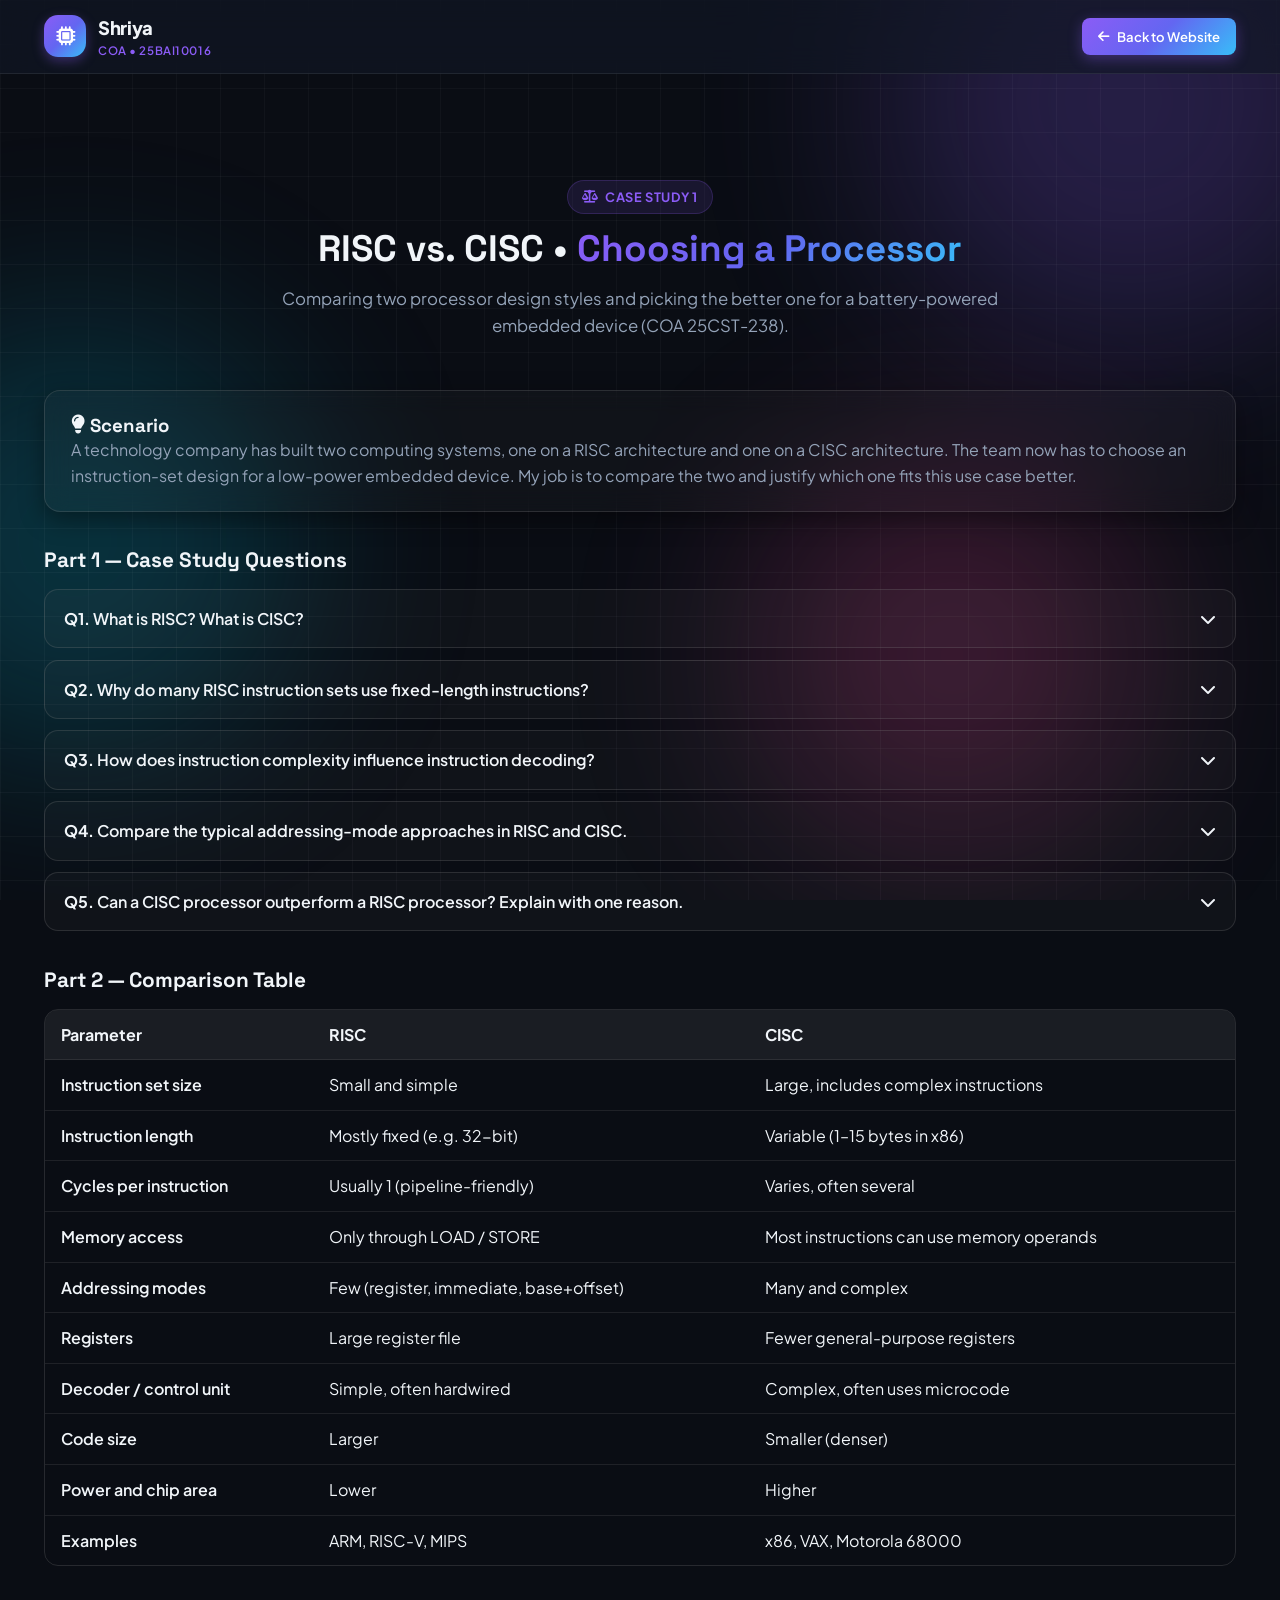
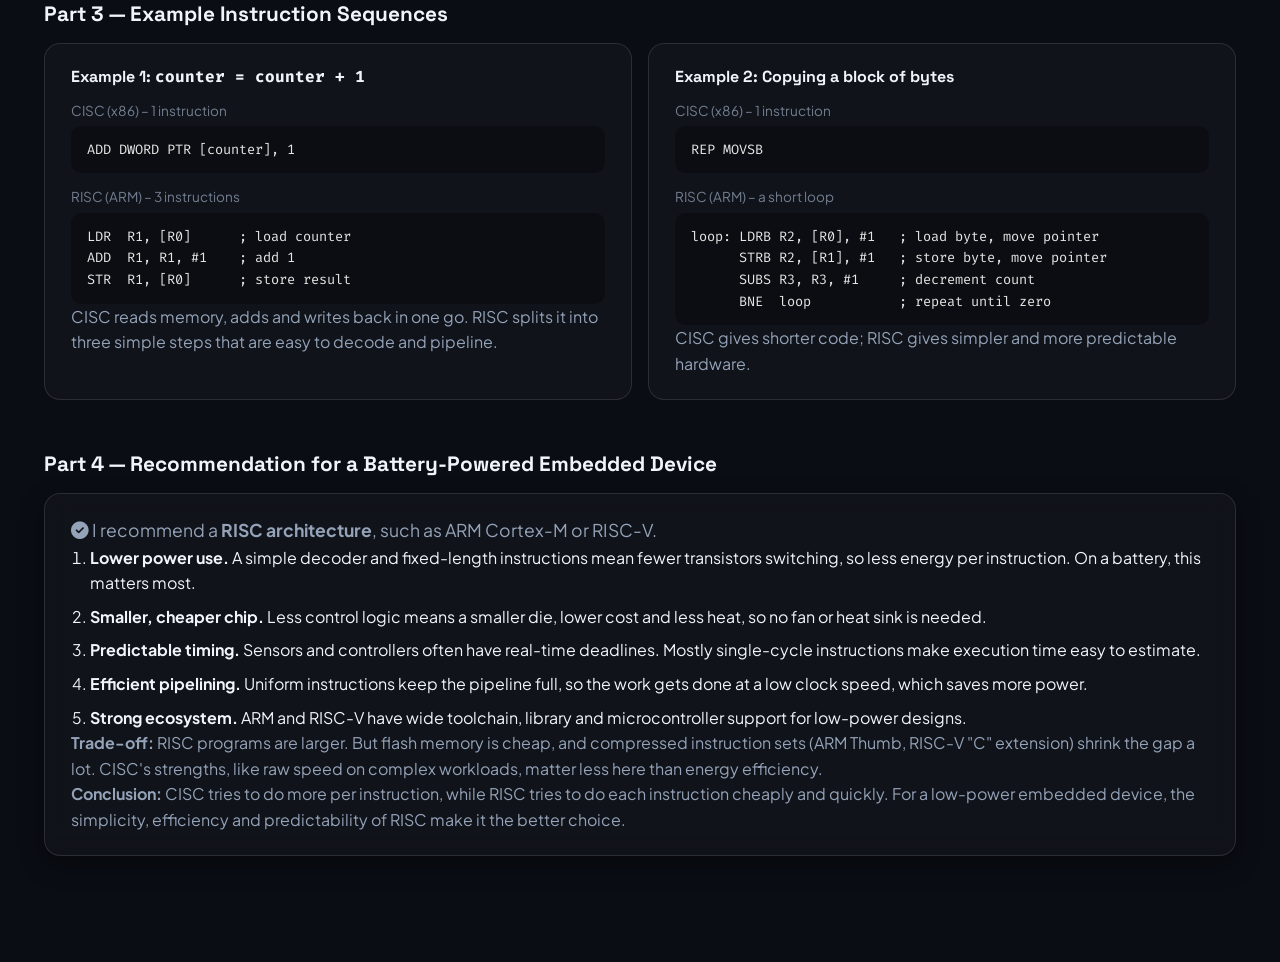
==== case-study.html @ 68ecd097 "Add files via upload" ====
<!DOCTYPE html>
<html lang="en" data-theme="dark">
<head>
<meta charset="UTF-8">
<meta name="viewport" content="width=device-width, initial-scale=1.0">
<title>Case Study 1: RISC vs. CISC | Shriya COA (25CST-238)</title>
<link rel="preconnect" href="https://fonts.googleapis.com">
<link rel="preconnect" href="https://fonts.gstatic.com" crossorigin>
<link href="https://fonts.googleapis.com/css2?family=Fira+Code:wght@400;500;600&family=Plus+Jakarta+Sans:wght@300;400;500;600;700;800&family=Space+Grotesk:wght@500;700&display=swap" rel="stylesheet">
<link rel="stylesheet" href="https://cdnjs.cloudflare.com/ajax/libs/font-awesome/6.5.1/css/all.min.css">
<link rel="stylesheet" href="styles.css">
</head>
<body>
<div class="bg-effects">
  <div class="glow-orb orb-1"></div>
  <div class="glow-orb orb-2"></div>
  <div class="glow-orb orb-3"></div>
  <div class="bg-grid"></div>
</div>

<header class="navbar">
  <div class="nav-container">
    <a href="index.html" class="nav-brand">
      <span class="brand-badge"><i class="fa-solid fa-microchip"></i></span>
      <div class="brand-text">
        <span class="brand-name">Shriya</span>
        <span class="brand-sub">COA &bull; 25BAI10016</span>
      </div>
    </a>
    <div class="nav-actions">
      <a href="index.html#assignment" class="btn btn-sm btn-primary"><i class="fa-solid fa-arrow-left"></i> Back to Website</a>
    </div>
  </div>
</header>

<main style="padding-top:90px;">
<!-- ========================================== -->
<!-- SECTION 6: CASE STUDY 1 - RISC vs CISC      -->
<!-- ========================================== -->
<section id="case-study" class="section case-study-section">
  <div class="container">

    <div class="section-header">
      <span class="section-tag"><i class="fa-solid fa-scale-balanced"></i> Case Study 1</span>
      <h2 class="section-title">RISC vs. CISC &bull; <span class="gradient-text">Choosing a Processor</span></h2>
      <p class="section-subtitle">Comparing two processor design styles and picking the better one for a battery-powered embedded device (COA 25CST-238).</p>
    </div>

    <!-- Scenario card -->
    <div class="cs-card card-gradient-border">
      <h3><i class="fa-solid fa-lightbulb"></i> Scenario</h3>
      <p>A technology company has built two computing systems, one on a RISC architecture and one on a CISC architecture. The team now has to choose an instruction-set design for a low-power embedded device. My job is to compare the two and justify which one fits this use case better.</p>
    </div>

    <!-- Part 1: Questions -->
    <h3 class="cs-heading">Part 1 &mdash; Case Study Questions</h3>
    <div class="cs-list">

      <div class="cs-item">
        <button class="cs-q" type="button" onclick="csToggle(this)">
          <span><b>Q1.</b> What is RISC? What is CISC?</span>
          <i class="fa-solid fa-chevron-down cs-chev"></i>
        </button>
        <div class="cs-a">
          <p><strong>RISC (Reduced Instruction Set Computer)</strong> uses a small set of simple instructions, and most of them finish in about one clock cycle. Only LOAD and STORE instructions talk to memory; everything else works on registers. Examples: ARM, RISC-V, MIPS.</p>
          <p><strong>CISC (Complex Instruction Set Computer)</strong> has a large set of instructions, and some of them do several jobs at once, for example reading from memory, calculating, and writing back in a single instruction. These can take several cycles. Examples: Intel x86, VAX, Motorola 68000.</p>
        </div>
      </div>

      <div class="cs-item">
        <button class="cs-q" type="button" onclick="csToggle(this)">
          <span><b>Q2.</b> Why do many RISC instruction sets use fixed-length instructions?</span>
          <i class="fa-solid fa-chevron-down cs-chev"></i>
        </button>
        <div class="cs-a">
          <p>If every instruction has the same size (32 bits in classic MIPS and ARM), the processor already knows where the next instruction starts without looking at the current one. So fetching can happen ahead of time, the decoder stays simple, and the pipeline does not stall while it works out instruction boundaries.</p>
          <p>The price is slightly bigger programs, because even a simple operation takes the full instruction width.</p>
        </div>
      </div>

      <div class="cs-item">
        <button class="cs-q" type="button" onclick="csToggle(this)">
          <span><b>Q3.</b> How does instruction complexity influence instruction decoding?</span>
          <i class="fa-solid fa-chevron-down cs-chev"></i>
        </button>
        <div class="cs-a">
          <p>The more varied and complex the instructions are, the harder they are to decode. In x86, instructions can be anywhere from 1 to 15 bytes long and may have prefixes and optional fields, so the decoder first has to find out the length before it can even locate the next instruction. That needs more logic, more transistors and more power.</p>
          <p>RISC decoding is mostly just reading fixed bit fields (opcode, registers, immediate value), which is quick and cheap. The saved chip area can then be used for more registers or cache.</p>
        </div>
      </div>

      <div class="cs-item">
        <button class="cs-q" type="button" onclick="csToggle(this)">
          <span><b>Q4.</b> Compare the typical addressing-mode approaches in RISC and CISC.</span>
          <i class="fa-solid fa-chevron-down cs-chev"></i>
        </button>
        <div class="cs-a">
          <p><strong>RISC</strong> keeps addressing modes few: register, immediate, and base-plus-offset. Only load/store instructions use memory addressing.</p>
          <p><strong>CISC</strong> offers many modes: direct, indirect, indexed, base + index &times; scale + displacement, even memory-to-memory, and most instructions are allowed to use them.</p>
          <p>So CISC is more flexible for the programmer or compiler, while RISC is easier to build and pipeline.</p>
        </div>
      </div>

      <div class="cs-item">
        <button class="cs-q" type="button" onclick="csToggle(this)">
          <span><b>Q5.</b> Can a CISC processor outperform a RISC processor? Explain with one reason.</span>
          <i class="fa-solid fa-chevron-down cs-chev"></i>
        </button>
        <div class="cs-a">
          <p><strong>Yes.</strong> The main reason is <em>code density</em>. One CISC instruction can replace several RISC instructions, so the program is smaller and needs less instruction-fetch bandwidth. When memory is slow or the cache is small, this can make CISC faster.</p>
          <p>Also, modern x86 chips break complex instructions into RISC-like micro-operations internally, so they get the benefits of both styles.</p>
        </div>
      </div>

    </div>

    <!-- Part 2: Table -->
    <h3 class="cs-heading">Part 2 &mdash; Comparison Table</h3>
    <div class="cs-table-wrap">
      <table class="cs-table">
        <thead>
          <tr><th>Parameter</th><th>RISC</th><th>CISC</th></tr>
        </thead>
        <tbody>
          <tr><td>Instruction set size</td><td>Small and simple</td><td>Large, includes complex instructions</td></tr>
          <tr><td>Instruction length</td><td>Mostly fixed (e.g. 32-bit)</td><td>Variable (1&ndash;15 bytes in x86)</td></tr>
          <tr><td>Cycles per instruction</td><td>Usually 1 (pipeline-friendly)</td><td>Varies, often several</td></tr>
          <tr><td>Memory access</td><td>Only through LOAD / STORE</td><td>Most instructions can use memory operands</td></tr>
          <tr><td>Addressing modes</td><td>Few (register, immediate, base+offset)</td><td>Many and complex</td></tr>
          <tr><td>Registers</td><td>Large register file</td><td>Fewer general-purpose registers</td></tr>
          <tr><td>Decoder / control unit</td><td>Simple, often hardwired</td><td>Complex, often uses microcode</td></tr>
          <tr><td>Code size</td><td>Larger</td><td>Smaller (denser)</td></tr>
          <tr><td>Power and chip area</td><td>Lower</td><td>Higher</td></tr>
          <tr><td>Examples</td><td>ARM, RISC-V, MIPS</td><td>x86, VAX, Motorola 68000</td></tr>
        </tbody>
      </table>
    </div>

    <!-- Part 3: Examples -->
    <h3 class="cs-heading">Part 3 &mdash; Example Instruction Sequences</h3>
    <div class="cs-two-col">
      <div class="cs-card">
        <h4>Example 1: <code>counter = counter + 1</code></h4>
        <p class="cs-label">CISC (x86) &ndash; 1 instruction</p>
        <pre class="cs-code">ADD DWORD PTR [counter], 1</pre>
        <p class="cs-label">RISC (ARM) &ndash; 3 instructions</p>
        <pre class="cs-code">LDR  R1, [R0]      ; load counter
ADD  R1, R1, #1    ; add 1
STR  R1, [R0]      ; store result</pre>
        <p>CISC reads memory, adds and writes back in one go. RISC splits it into three simple steps that are easy to decode and pipeline.</p>
      </div>
      <div class="cs-card">
        <h4>Example 2: Copying a block of bytes</h4>
        <p class="cs-label">CISC (x86) &ndash; 1 instruction</p>
        <pre class="cs-code">REP MOVSB</pre>
        <p class="cs-label">RISC (ARM) &ndash; a short loop</p>
        <pre class="cs-code">loop: LDRB R2, [R0], #1   ; load byte, move pointer
      STRB R2, [R1], #1   ; store byte, move pointer
      SUBS R3, R3, #1     ; decrement count
      BNE  loop           ; repeat until zero</pre>
        <p>CISC gives shorter code; RISC gives simpler and more predictable hardware.</p>
      </div>
    </div>

    <!-- Part 4: Recommendation -->
    <h3 class="cs-heading">Part 4 &mdash; Recommendation for a Battery-Powered Embedded Device</h3>
    <div class="cs-card card-gradient-border">
      <p class="cs-verdict"><i class="fa-solid fa-circle-check"></i> I recommend a <strong>RISC architecture</strong>, such as ARM Cortex-M or RISC-V.</p>
      <ol class="cs-reasons">
        <li><strong>Lower power use.</strong> A simple decoder and fixed-length instructions mean fewer transistors switching, so less energy per instruction. On a battery, this matters most.</li>
        <li><strong>Smaller, cheaper chip.</strong> Less control logic means a smaller die, lower cost and less heat, so no fan or heat sink is needed.</li>
        <li><strong>Predictable timing.</strong> Sensors and controllers often have real-time deadlines. Mostly single-cycle instructions make execution time easy to estimate.</li>
        <li><strong>Efficient pipelining.</strong> Uniform instructions keep the pipeline full, so the work gets done at a low clock speed, which saves more power.</li>
        <li><strong>Strong ecosystem.</strong> ARM and RISC-V have wide toolchain, library and microcontroller support for low-power designs.</li>
      </ol>
      <p><strong>Trade-off:</strong> RISC programs are larger. But flash memory is cheap, and compressed instruction sets (ARM Thumb, RISC-V "C" extension) shrink the gap a lot. CISC's strengths, like raw speed on complex workloads, matter less here than energy efficiency.</p>
      <p><strong>Conclusion:</strong> CISC tries to do more per instruction, while RISC tries to do each instruction cheaply and quickly. For a low-power embedded device, the simplicity, efficiency and predictability of RISC make it the better choice.</p>
    </div>

  </div>
</section>

<!-- Case Study styles (self-contained, works in dark and light theme) -->
<style>
  .case-study-section .cs-heading { margin: 2.2rem 0 1rem; font-size: 1.3rem; }
  .cs-card { padding: 1.4rem 1.6rem; border-radius: 16px; border: 1px solid rgba(127,127,127,.25); background: rgba(127,127,127,.06); margin-bottom: 1rem; }
  .cs-card h3, .cs-card h4 { margin-top: 0; }
  .cs-list { display: flex; flex-direction: column; gap: .7rem; }
  .cs-item { border: 1px solid rgba(127,127,127,.25); border-radius: 14px; background: rgba(127,127,127,.06); overflow: hidden; }
  .cs-q { width: 100%; display: flex; justify-content: space-between; align-items: center; gap: 1rem; padding: 1rem 1.2rem; background: none; border: 0; color: inherit; font: inherit; font-weight: 600; text-align: left; cursor: pointer; }
  .cs-chev { transition: transform .25s ease; flex-shrink: 0; }
  .cs-item.open .cs-chev { transform: rotate(180deg); }
  .cs-a { max-height: 0; overflow: hidden; padding: 0 1.2rem; transition: max-height .3s ease, padding .3s ease; }
  .cs-item.open .cs-a { max-height: 700px; padding: 0 1.2rem 1.1rem; }
  .cs-table-wrap { overflow-x: auto; border-radius: 14px; border: 1px solid rgba(127,127,127,.25); }
  .cs-table { width: 100%; border-collapse: collapse; min-width: 560px; }
  .cs-table th, .cs-table td { padding: .75rem 1rem; text-align: left; border-bottom: 1px solid rgba(127,127,127,.18); }
  .cs-table th { background: rgba(127,127,127,.14); }
  .cs-table tbody tr:last-child td { border-bottom: 0; }
  .cs-table td:first-child { font-weight: 600; }
  .cs-two-col { display: grid; grid-template-columns: repeat(auto-fit, minmax(300px, 1fr)); gap: 1rem; }
  .cs-label { font-size: .85rem; opacity: .75; margin: .8rem 0 .3rem; }
  .cs-code { font-family: 'Fira Code', monospace; font-size: .85rem; padding: .8rem 1rem; border-radius: 10px; background: rgba(0,0,0,.28); color: #e6e6e6; overflow-x: auto; margin: 0; }
  .cs-verdict { font-size: 1.1rem; }
  .cs-reasons { padding-left: 1.2rem; display: flex; flex-direction: column; gap: .5rem; }
</style>

<script>
  // Accordion toggle for the Case Study questions
  function csToggle(btn) {
    btn.closest('.cs-item').classList.toggle('open');
  }
</script>

</main>
</body>
</html>
---- styles.css ----
/* ==========================================================================
   SHRIYA - COA (25CST-238) ACADEMIC PORTFOLIO & LEARNING PLATFORM
   Clean, Modern, Colorful, User-Friendly & Fully Responsive Stylesheet
   ========================================================================== */

:root {
  /* Color Palette - Dark Theme (Default) */
  --bg-primary: #0a0d14;
  --bg-secondary: #121622;
  --bg-card: rgba(22, 28, 45, 0.75);
  --bg-card-hover: rgba(30, 38, 60, 0.85);
  --bg-glass: rgba(18, 24, 38, 0.65);
  --bg-input: #0e1320;
  
  --border-subtle: rgba(255, 255, 255, 0.08);
  --border-hover: rgba(139, 92, 246, 0.4);
  --border-active: #8b5cf6;

  --text-main: #f1f5f9;
  --text-secondary: #94a3b8;
  --text-muted: #64748b;
  --text-inverse: #0a0d14;

  /* Accent Colors */
  --primary-500: #8b5cf6;
  --primary-600: #7c3aed;
  --primary-gradient: linear-gradient(135deg, #8b5cf6 0%, #6366f1 50%, #38bdf8 100%);
  --secondary-gradient: linear-gradient(135deg, #ec4899 0%, #8b5cf6 100%);
  --accent-cyan: #06b6d4;
  --accent-blue: #3b82f6;
  --accent-purple: #a855f7;
  --accent-pink: #ec4899;
  --accent-green: #10b981;
  --accent-amber: #f59e0b;
  --accent-red: #ef4444;

  /* Shadows */
  --shadow-sm: 0 2px 8px rgba(0, 0, 0, 0.3);
  --shadow-md: 0 8px 24px rgba(0, 0, 0, 0.4);
  --shadow-lg: 0 16px 36px rgba(0, 0, 0, 0.5);
  --shadow-glow: 0 0 30px rgba(139, 92, 246, 0.25);

  /* Fonts */
  --font-sans: 'Plus Jakarta Sans', system-ui, -apple-system, BlinkMacSystemFont, 'Segoe UI', Roboto, sans-serif;
  --font-mono: 'Fira Code', monospace;
  --font-display: 'Space Grotesk', var(--font-sans);

  /* Spacings & Layout */
  --radius-sm: 8px;
  --radius-md: 14px;
  --radius-lg: 20px;
  --radius-full: 9999px;
  --nav-height: 74px;
  --transition: all 0.25s cubic-bezier(0.16, 1, 0.3, 1);
}

/* Light Theme Variables */
[data-theme="light"] {
  --bg-primary: #f8fafc;
  --bg-secondary: #edf2f7;
  --bg-card: rgba(255, 255, 255, 0.85);
  --bg-card-hover: rgba(255, 255, 255, 0.95);
  --bg-glass: rgba(255, 255, 255, 0.7);
  --bg-input: #ffffff;
  
  --border-subtle: rgba(0, 0, 0, 0.08);
  --border-hover: rgba(124, 58, 237, 0.35);
  --border-active: #7c3aed;

  --text-main: #0f172a;
  --text-secondary: #475569;
  --text-muted: #64748b;
  --text-inverse: #ffffff;

  --shadow-sm: 0 2px 8px rgba(0, 0, 0, 0.06);
  --shadow-md: 0 8px 20px rgba(0, 0, 0, 0.08);
  --shadow-lg: 0 16px 32px rgba(0, 0, 0, 0.12);
  --shadow-glow: 0 0 25px rgba(124, 58, 237, 0.15);
}

/* Base Resets */
*, *::before, *::after {
  box-sizing: border-box;
  margin: 0;
  padding: 0;
}

html {
  scroll-behavior: smooth;
  scroll-padding-top: calc(var(--nav-height) + 20px);
}

body {
  font-family: var(--font-sans);
  background-color: var(--bg-primary);
  color: var(--text-main);
  line-height: 1.6;
  overflow-x: hidden;
  position: relative;
  transition: background-color 0.3s ease, color 0.3s ease;
  min-height: 100vh;
}

/* Typography Helpers */
h1, h2, h3, h4, h5, h6 {
  font-family: var(--font-display);
  font-weight: 700;
  color: var(--text-main);
  line-height: 1.25;
}

p {
  color: var(--text-secondary);
}

a {
  color: inherit;
  text-decoration: none;
  transition: var(--transition);
}

code, kbd, pre {
  font-family: var(--font-mono);
}

.font-mono {
  font-family: var(--font-mono);
}

.gradient-text {
  background: var(--primary-gradient);
  -webkit-background-clip: text;
  -webkit-text-fill-color: transparent;
  display: inline-block;
}

.container {
  width: 100%;
  max-width: 1240px;
  margin: 0 auto;
  padding: 0 24px;
}

/* Background Ambient Glows & Grid */
.bg-effects {
  position: fixed;
  inset: 0;
  pointer-events: none;
  z-index: -1;
  overflow: hidden;
}

.glow-orb {
  position: absolute;
  border-radius: 50%;
  filter: blur(100px);
  opacity: 0.22;
  transition: opacity 0.3s ease;
}

.orb-1 {
  width: 500px;
  height: 500px;
  background: #8b5cf6;
  top: -150px;
  right: -100px;
}

.orb-2 {
  width: 450px;
  height: 450px;
  background: #06b6d4;
  top: 35%;
  left: -150px;
}

.orb-3 {
  width: 400px;
  height: 400px;
  background: #ec4899;
  bottom: 5%;
  right: 10%;
}

[data-theme="light"] .glow-orb {
  opacity: 0.12;
}

.bg-grid {
  position: absolute;
  inset: 0;
  background-image: 
    linear-gradient(to right, rgba(255, 255, 255, 0.03) 1px, transparent 1px),
    linear-gradient(to bottom, rgba(255, 255, 255, 0.03) 1px, transparent 1px);
  background-size: 44px 44px;
}

[data-theme="light"] .bg-grid {
  background-image: 
    linear-gradient(to right, rgba(0, 0, 0, 0.03) 1px, transparent 1px),
    linear-gradient(to bottom, rgba(0, 0, 0, 0.03) 1px, transparent 1px);
}

/* ==========================================================================
   NAVBAR
   ========================================================================== */
.navbar {
  position: fixed;
  top: 0;
  left: 0;
  right: 0;
  height: var(--nav-height);
  background: var(--bg-glass);
  backdrop-filter: blur(16px);
  -webkit-backdrop-filter: blur(16px);
  border-bottom: 1px solid var(--border-subtle);
  z-index: 1000;
  transition: var(--transition);
}

.nav-container {
  max-width: 1240px;
  margin: 0 auto;
  height: 100%;
  padding: 0 24px;
  display: flex;
  align-items: center;
  justify-content: space-between;
}

.nav-brand {
  display: flex;
  align-items: center;
  gap: 12px;
}

.brand-badge {
  width: 42px;
  height: 42px;
  background: var(--primary-gradient);
  border-radius: var(--radius-md);
  display: flex;
  align-items: center;
  justify-content: center;
  color: white;
  font-size: 1.2rem;
  box-shadow: 0 4px 12px rgba(139, 92, 246, 0.35);
}

.brand-text {
  display: flex;
  flex-direction: column;
}

.brand-name {
  font-size: 1.15rem;
  font-weight: 800;
  color: var(--text-main);
  letter-spacing: -0.02em;
}

.brand-sub {
  font-size: 0.72rem;
  font-weight: 600;
  color: var(--primary-500);
  letter-spacing: 0.05em;
  text-transform: uppercase;
}

.nav-menu {
  display: flex;
  align-items: center;
  gap: 6px;
  background: var(--bg-card);
  padding: 6px;
  border-radius: var(--radius-full);
  border: 1px solid var(--border-subtle);
}

.nav-link {
  padding: 8px 16px;
  border-radius: var(--radius-full);
  font-size: 0.88rem;
  font-weight: 600;
  color: var(--text-secondary);
  display: flex;
  align-items: center;
  gap: 8px;
  transition: var(--transition);
}

.nav-link:hover {
  color: var(--text-main);
  background: rgba(255, 255, 255, 0.05);
}

.nav-link.active {
  color: #ffffff;
  background: var(--primary-gradient);
  box-shadow: 0 4px 12px rgba(139, 92, 246, 0.3);
}

.nav-actions {
  display: flex;
  align-items: center;
  gap: 12px;
}

.btn-icon {
  width: 40px;
  height: 40px;
  border-radius: var(--radius-md);
  background: var(--bg-card);
  border: 1px solid var(--border-subtle);
  color: var(--text-main);
  display: flex;
  align-items: center;
  justify-content: center;
  cursor: pointer;
  transition: var(--transition);
}

.btn-icon:hover {
  border-color: var(--primary-500);
  color: var(--primary-500);
  transform: translateY(-2px);
}

.mobile-only {
  display: none;
}

/* Buttons */
.btn {
  display: inline-flex;
  align-items: center;
  justify-content: center;
  gap: 8px;
  padding: 12px 24px;
  border-radius: var(--radius-md);
  font-weight: 600;
  font-size: 0.92rem;
  cursor: pointer;
  transition: var(--transition);
  border: none;
  text-decoration: none;
}

.btn-sm {
  padding: 8px 16px;
  font-size: 0.82rem;
  border-radius: var(--radius-sm);
}

.btn-primary {
  background: var(--primary-gradient);
  color: white;
  box-shadow: 0 4px 14px rgba(139, 92, 246, 0.35);
}

.btn-primary:hover {
  transform: translateY(-2px);
  box-shadow: 0 6px 20px rgba(139, 92, 246, 0.5);
  color: white;
}

.btn-secondary {
  background: var(--bg-card);
  color: var(--text-main);
  border: 1px solid var(--border-subtle);
}

.btn-secondary:hover {
  background: var(--bg-card-hover);
  border-color: var(--border-hover);
  transform: translateY(-2px);
}

.btn-outline {
  background: transparent;
  color: var(--text-main);
  border: 1px solid var(--border-subtle);
}

.btn-outline:hover {
  border-color: var(--primary-500);
  color: var(--primary-500);
  transform: translateY(-2px);
}

/* Sections Global */
.section {
  padding: 90px 0;
  position: relative;
}

.section-header {
  text-align: center;
  max-width: 750px;
  margin: 0 auto 50px auto;
}

.section-tag {
  display: inline-flex;
  align-items: center;
  gap: 6px;
  padding: 6px 14px;
  border-radius: var(--radius-full);
  background: rgba(139, 92, 246, 0.12);
  color: var(--primary-500);
  font-size: 0.8rem;
  font-weight: 700;
  text-transform: uppercase;
  letter-spacing: 0.05em;
  margin-bottom: 12px;
  border: 1px solid rgba(139, 92, 246, 0.2);
}

.section-title {
  font-size: 2.3rem;
  margin-bottom: 14px;
}

.section-subtitle {
  font-size: 1.05rem;
  color: var(--text-secondary);
}

/* Cards & Glassmorphism */
.card-gradient-border {
  background: var(--bg-card);
  border: 1px solid var(--border-subtle);
  border-radius: var(--radius-lg);
  backdrop-filter: blur(12px);
  -webkit-backdrop-filter: blur(12px);
  box-shadow: var(--shadow-md);
  transition: var(--transition);
}

.card-gradient-border:hover {
  border-color: var(--border-hover);
  box-shadow: var(--shadow-lg), var(--shadow-glow);
}

/* ==========================================================================
   SECTION 1: HERO SECTION
   ========================================================================== */
.hero-section {
  padding-top: calc(var(--nav-height) + 50px);
  padding-bottom: 70px;
  min-height: 90vh;
  display: flex;
  align-items: center;
}

.hero-grid {
  display: grid;
  grid-template-columns: 1.2fr 0.8fr;
  gap: 48px;
  align-items: center;
}

.hero-badge {
  display: inline-flex;
  align-items: center;
  gap: 10px;
  padding: 6px 16px;
  border-radius: var(--radius-full);
  background: rgba(99, 102, 241, 0.12);
  border: 1px solid rgba(99, 102, 241, 0.25);
  font-size: 0.84rem;
  font-weight: 600;
  color: var(--accent-cyan);
  margin-bottom: 20px;
}

.pulse-dot {
  width: 8px;
  height: 8px;
  border-radius: 50%;
  background: var(--accent-cyan);
  box-shadow: 0 0 10px var(--accent-cyan);
  animation: pulse 2s infinite;
}

@keyframes pulse {
  0%, 100% { opacity: 1; transform: scale(1); }
  50% { opacity: 0.5; transform: scale(0.85); }
}

.hero-title {
  font-size: 3.4rem;
  letter-spacing: -0.03em;
  margin-bottom: 24px;
}

/* Student Details Box */
.student-details-card {
  display: flex;
  flex-wrap: wrap;
  align-items: center;
  gap: 16px;
  background: var(--bg-card);
  border: 1px solid var(--border-subtle);
  border-radius: var(--radius-md);
  padding: 16px 20px;
  margin-bottom: 24px;
}

.detail-item {
  display: flex;
  flex-direction: column;
  gap: 4px;
}

.detail-label {
  font-size: 0.76rem;
  font-weight: 600;
  text-transform: uppercase;
  letter-spacing: 0.05em;
  color: var(--text-muted);
  display: flex;
  align-items: center;
  gap: 6px;
}

.detail-value {
  font-size: 0.95rem;
  font-weight: 700;
  color: var(--text-main);
}

.highlight-code {
  font-family: var(--font-mono);
  color: var(--accent-cyan);
  font-size: 1.05rem;
}

.code-pill {
  font-family: var(--font-mono);
  background: rgba(139, 92, 246, 0.15);
  color: var(--primary-500);
  padding: 2px 8px;
  border-radius: 6px;
  font-size: 0.85rem;
}

.detail-divider {
  width: 1px;
  height: 36px;
  background: var(--border-subtle);
}

.hero-bio {
  font-size: 1.08rem;
  color: var(--text-secondary);
  line-height: 1.7;
  margin-bottom: 30px;
}

.hero-buttons {
  display: flex;
  flex-wrap: wrap;
  gap: 14px;
  margin-bottom: 40px;
}

.hero-stats {
  display: grid;
  grid-template-columns: repeat(3, 1fr);
  gap: 14px;
}

.stat-card {
  background: var(--bg-card);
  border: 1px solid var(--border-subtle);
  border-radius: var(--radius-md);
  padding: 14px;
  display: flex;
  align-items: center;
  gap: 12px;
  transition: var(--transition);
}

.stat-card:hover {
  transform: translateY(-2px);
  border-color: var(--border-hover);
}

.stat-icon {
  width: 40px;
  height: 40px;
  border-radius: var(--radius-sm);
  display: flex;
  align-items: center;
  justify-content: center;
  font-size: 1.1rem;
}

.stat-icon.purple { background: rgba(139, 92, 246, 0.15); color: var(--primary-500); }
.stat-icon.blue { background: rgba(6, 182, 212, 0.15); color: var(--accent-cyan); }
.stat-icon.green { background: rgba(16, 185, 129, 0.15); color: var(--accent-green); }

.stat-info h4 {
  font-size: 0.88rem;
  margin-bottom: 2px;
}

.stat-info p {
  font-size: 0.74rem;
  color: var(--text-muted);
}

/* Profile Card Visual */
.hero-visual {
  display: flex;
  justify-content: center;
}

.profile-card-wrapper {
  position: relative;
  width: 100%;
  max-width: 360px;
}

.profile-glass-card {
  background: var(--bg-card);
  border: 1px solid var(--border-subtle);
  border-radius: var(--radius-lg);
  padding: 24px;
  backdrop-filter: blur(16px);
  box-shadow: var(--shadow-lg), 0 0 40px rgba(139, 92, 246, 0.18);
  text-align: center;
  transition: var(--transition);
}

.profile-image-container {
  position: relative;
  width: 200px;
  height: 250px;
  margin: 0 auto 20px auto;
  border-radius: var(--radius-md);
  overflow: hidden;
  box-shadow: 0 12px 28px rgba(0, 0, 0, 0.35);
  border: 2px solid rgba(255, 255, 255, 0.15);
}

.profile-img {
  width: 100%;
  height: 100%;
  object-fit: cover;
  object-position: center 15%;
  transition: transform 0.4s ease;
}

.profile-glass-card:hover .profile-img {
  transform: scale(1.04);
}

.verified-badge {
  position: absolute;
  bottom: 10px;
  right: 10px;
  width: 28px;
  height: 28px;
  background: var(--accent-cyan);
  border-radius: 50%;
  color: #000;
  display: flex;
  align-items: center;
  justify-content: center;
  font-size: 0.8rem;
  font-weight: 800;
  border: 2px solid var(--bg-primary);
}

.profile-info-text h3 {
  font-size: 1.5rem;
  margin-bottom: 4px;
}

.profile-tagline {
  font-size: 0.88rem;
  color: var(--primary-500);
  font-weight: 600;
  margin-bottom: 12px;
}

.university-pill {
  display: inline-flex;
  align-items: center;
  gap: 8px;
  font-size: 0.8rem;
  color: var(--text-secondary);
  background: rgba(255, 255, 255, 0.04);
  padding: 6px 14px;
  border-radius: var(--radius-full);
  margin-bottom: 18px;
  border: 1px solid var(--border-subtle);
}

.profile-metrics {
  display: flex;
  justify-content: space-around;
  align-items: center;
  background: rgba(255, 255, 255, 0.03);
  padding: 12px;
  border-radius: var(--radius-md);
  border: 1px solid var(--border-subtle);
}

.metric {
  display: flex;
  flex-direction: column;
}

.metric-val {
  font-size: 1.15rem;
  font-weight: 800;
  color: var(--text-main);
  font-family: var(--font-display);
}

.metric-lbl {
  font-size: 0.72rem;
  color: var(--text-muted);
}

.metric-divider {
  width: 1px;
  height: 28px;
  background: var(--border-subtle);
}

/* ==========================================================================
   SECTION 2: ABOUT & CV
   ========================================================================== */
.tab-controls {
  display: flex;
  justify-content: center;
  gap: 12px;
  margin-bottom: 36px;
}

.tab-btn {
  padding: 12px 28px;
  border-radius: var(--radius-full);
  background: var(--bg-card);
  border: 1px solid var(--border-subtle);
  color: var(--text-secondary);
  font-weight: 700;
  font-size: 0.95rem;
  cursor: pointer;
  display: inline-flex;
  align-items: center;
  gap: 10px;
  transition: var(--transition);
}

.tab-btn:hover {
  color: var(--text-main);
  border-color: var(--primary-500);
}

.tab-btn.active {
  background: var(--primary-gradient);
  color: white;
  border-color: transparent;
  box-shadow: 0 4px 16px rgba(139, 92, 246, 0.35);
}

.tab-panel {
  display: none;
}

.tab-panel.active {
  display: block;
  animation: fadeIn 0.35s ease;
}

@keyframes fadeIn {
  from { opacity: 0; transform: translateY(10px); }
  to { opacity: 1; transform: translateY(0); }
}

.about-grid {
  display: grid;
  grid-template-columns: repeat(2, 1fr);
  gap: 28px;
}

.card {
  padding: 32px;
  border-radius: var(--radius-lg);
  display: flex;
  flex-direction: column;
  gap: 16px;
}

.full-width {
  grid-column: 1 / -1;
}

.card-icon {
  width: 50px;
  height: 50px;
  border-radius: var(--radius-md);
  display: flex;
  align-items: center;
  justify-content: center;
  font-size: 1.4rem;
}

.card-icon.blue { background: rgba(59, 130, 246, 0.15); color: var(--accent-blue); }
.card-icon.purple { background: rgba(168, 85, 247, 0.15); color: var(--accent-purple); }
.card-icon.green { background: rgba(16, 185, 129, 0.15); color: var(--accent-green); }

.card-title {
  font-size: 1.45rem;
  color: var(--text-main);
}

.card-text {
  font-size: 1rem;
  line-height: 1.75;
  color: var(--text-secondary);
}

.core-traits, .tech-pills {
  display: flex;
  flex-wrap: wrap;
  gap: 10px;
  margin-top: 8px;
}

.trait-tag, .pill {
  display: inline-flex;
  align-items: center;
  gap: 6px;
  padding: 6px 14px;
  border-radius: var(--radius-full);
  font-size: 0.84rem;
  font-weight: 600;
  background: rgba(255, 255, 255, 0.05);
  border: 1px solid var(--border-subtle);
  color: var(--text-main);
}

.pill-wrap {
  display: flex;
  flex-wrap: wrap;
  gap: 8px;
}

.pill-tech { background: rgba(59, 130, 246, 0.12); color: #60a5fa; border-color: rgba(59, 130, 246, 0.3); }
.pill-concept { background: rgba(168, 85, 247, 0.12); color: #c084fc; border-color: rgba(168, 85, 247, 0.3); }
.pill-ai { background: rgba(6, 182, 212, 0.12); color: #22d3ee; border-color: rgba(6, 182, 212, 0.3); }
.pill-tool { background: rgba(245, 158, 11, 0.12); color: #fbbf24; border-color: rgba(245, 158, 11, 0.3); }
.pill-soft { background: rgba(16, 185, 129, 0.12); color: #34d399; border-color: rgba(16, 185, 129, 0.3); }

/* Goal Milestones */
.goal-milestones {
  display: grid;
  grid-template-columns: repeat(3, 1fr);
  gap: 20px;
  margin-top: 14px;
}

.milestone {
  background: rgba(255, 255, 255, 0.03);
  border: 1px solid var(--border-subtle);
  padding: 20px;
  border-radius: var(--radius-md);
  position: relative;
}

.milestone-num {
  font-family: var(--font-display);
  font-size: 1.8rem;
  font-weight: 800;
  color: var(--accent-green);
  opacity: 0.4;
  position: absolute;
  top: 14px;
  right: 18px;
}

.milestone h5 {
  font-size: 1.05rem;
  margin-bottom: 6px;
  color: var(--text-main);
}

.milestone p {
  font-size: 0.86rem;
  color: var(--text-muted);
}

/* ==========================================================================
   CV SECTION
   ========================================================================== */
.cv-container {
  padding: 40px;
}

.cv-header {
  display: flex;
  justify-content: space-between;
  align-items: flex-start;
  padding-bottom: 28px;
  border-bottom: 1px solid var(--border-subtle);
  margin-bottom: 32px;
}

.cv-badge {
  font-size: 0.75rem;
  font-weight: 700;
  text-transform: uppercase;
  color: var(--primary-500);
  background: rgba(139, 92, 246, 0.15);
  padding: 4px 10px;
  border-radius: var(--radius-sm);
  display: inline-block;
  margin-bottom: 8px;
}

.cv-name {
  font-size: 2.2rem;
  margin-bottom: 4px;
}

.cv-subtitle {
  font-size: 1.1rem;
  font-weight: 600;
  color: var(--accent-cyan);
}

.cv-location {
  font-size: 0.9rem;
  color: var(--text-muted);
  margin-top: 4px;
}

.cv-body-grid {
  display: grid;
  grid-template-columns: 1fr 1.25fr;
  gap: 36px;
}

.cv-section {
  margin-bottom: 32px;
}

.cv-heading {
  font-size: 1.15rem;
  color: var(--text-main);
  display: flex;
  align-items: center;
  gap: 10px;
  margin-bottom: 16px;
  padding-bottom: 8px;
  border-bottom: 2px solid rgba(139, 92, 246, 0.3);
}

.cv-text {
  font-size: 0.94rem;
  line-height: 1.7;
}

/* Timeline */
.timeline {
  display: flex;
  flex-direction: column;
  gap: 20px;
  position: relative;
  padding-left: 18px;
  border-left: 2px solid var(--border-subtle);
}

.timeline-item {
  position: relative;
}

.timeline-bullet {
  position: absolute;
  left: -24px;
  top: 4px;
  width: 10px;
  height: 10px;
  border-radius: 50%;
  background: var(--primary-500);
  box-shadow: 0 0 8px var(--primary-500);
}

.timeline-header {
  display: flex;
  justify-content: space-between;
  align-items: center;
  margin-bottom: 4px;
}

.timeline-header h5 {
  font-size: 0.98rem;
  color: var(--text-main);
}

.timeline-badge {
  font-size: 0.76rem;
  font-weight: 700;
  background: rgba(255, 255, 255, 0.06);
  padding: 2px 8px;
  border-radius: var(--radius-sm);
  color: var(--text-secondary);
}

.timeline-sub {
  font-size: 0.88rem;
  color: var(--text-secondary);
}

.timeline-meta {
  font-size: 0.82rem;
  color: var(--accent-cyan);
  margin-top: 2px;
}

/* Personal Details Table */
.cv-details-table {
  background: rgba(255, 255, 255, 0.02);
  border: 1px solid var(--border-subtle);
  border-radius: var(--radius-md);
  padding: 14px;
}

.cv-detail-row {
  display: flex;
  justify-content: space-between;
  padding: 8px 0;
  border-bottom: 1px solid var(--border-subtle);
  font-size: 0.9rem;
}

.cv-detail-row:last-child {
  border-bottom: none;
}

.cv-detail-row span {
  color: var(--text-muted);
}

.cv-detail-row strong {
  color: var(--text-main);
}

/* Skills Categories */
.skill-category {
  margin-bottom: 14px;
}

.skill-category h6 {
  font-size: 0.84rem;
  color: var(--text-muted);
  text-transform: uppercase;
  letter-spacing: 0.04em;
  margin-bottom: 8px;
}

/* Projects in CV */
.project-cv-list {
  display: flex;
  flex-direction: column;
  gap: 16px;
}

.project-cv-card {
  background: rgba(255, 255, 255, 0.02);
  border: 1px solid var(--border-subtle);
  border-radius: var(--radius-md);
  padding: 16px;
  transition: var(--transition);
}

.project-cv-card:hover {
  border-color: var(--border-hover);
  transform: translateX(4px);
}

.project-cv-header {
  display: flex;
  justify-content: space-between;
  align-items: center;
  margin-bottom: 6px;
}

.project-cv-header h5 {
  font-size: 0.98rem;
  color: var(--text-main);
}

.project-tag {
  font-size: 0.72rem;
  font-weight: 700;
  padding: 2px 8px;
  border-radius: var(--radius-sm);
  background: rgba(139, 92, 246, 0.15);
  color: var(--primary-500);
}

.project-cv-card p {
  font-size: 0.88rem;
  margin-bottom: 4px;
}

.role-desc {
  font-size: 0.84rem;
  color: var(--text-secondary);
}

.tech-stack {
  font-size: 0.8rem;
  color: var(--accent-cyan);
  font-family: var(--font-mono);
}

/* Certifications list in CV */
.cert-list {
  list-style: none;
  display: flex;
  flex-direction: column;
  gap: 12px;
}

.cert-list li {
  display: flex;
  align-items: center;
  gap: 14px;
  background: rgba(255, 255, 255, 0.02);
  border: 1px solid var(--border-subtle);
  padding: 12px 16px;
  border-radius: var(--radius-md);
}

.cert-list li i {
  font-size: 1.25rem;
}

.cert-list li div {
  display: flex;
  flex-direction: column;
}

.cert-list li strong {
  font-size: 0.92rem;
  color: var(--text-main);
}

.cert-list li span {
  font-size: 0.78rem;
  color: var(--text-muted);
}

.text-purple { color: var(--accent-purple); }
.text-blue { color: var(--accent-blue); }
.text-amber { color: var(--accent-amber); }
.text-green { color: var(--accent-green); }

/* ==========================================================================
   SECTION 3: COA LEARNING TOOLS
   ========================================================================== */
.tool-switch-bar {
  display: flex;
  justify-content: center;
  gap: 12px;
  margin-bottom: 30px;
}

.tool-switch-btn {
  padding: 12px 26px;
  border-radius: var(--radius-full);
  background: var(--bg-card);
  border: 1px solid var(--border-subtle);
  color: var(--text-secondary);
  font-weight: 700;
  font-size: 0.92rem;
  cursor: pointer;
  display: inline-flex;
  align-items: center;
  gap: 8px;
  transition: var(--transition);
}

.tool-switch-btn:hover {
  border-color: var(--primary-500);
  color: var(--text-main);
}

.tool-switch-btn.active {
  background: var(--primary-gradient);
  color: white;
  border-color: transparent;
  box-shadow: 0 4px 16px rgba(139, 92, 246, 0.35);
}

.tool-view {
  display: none;
}

.tool-view.active {
  display: block;
  animation: fadeIn 0.35s ease;
}

.tool-card {
  padding: 36px;
}

.tool-card-header {
  display: flex;
  justify-content: space-between;
  align-items: flex-start;
  margin-bottom: 28px;
  flex-wrap: wrap;
  gap: 16px;
}

.tool-card-header h3 {
  font-size: 1.5rem;
  display: flex;
  align-items: center;
  gap: 10px;
  margin-bottom: 6px;
}

.tool-card-header p {
  font-size: 0.94rem;
  color: var(--text-secondary);
}

.preset-buttons {
  display: flex;
  align-items: center;
  flex-wrap: wrap;
  gap: 8px;
}

.preset-label {
  font-size: 0.8rem;
  font-weight: 600;
  color: var(--text-muted);
}

.btn-chip {
  padding: 4px 12px;
  border-radius: var(--radius-full);
  background: rgba(255, 255, 255, 0.05);
  border: 1px solid var(--border-subtle);
  color: var(--text-main);
  font-size: 0.8rem;
  font-weight: 600;
  font-family: var(--font-mono);
  cursor: pointer;
  transition: var(--transition);
}

.btn-chip:hover {
  background: var(--primary-500);
  color: white;
  border-color: var(--primary-500);
}

/* 3.1 Converter Layout */
.converter-grid {
  display: grid;
  grid-template-columns: 1fr auto 1fr;
  gap: 20px;
  align-items: center;
  margin-bottom: 28px;
}

.converter-box {
  background: var(--bg-secondary);
  border: 1px solid var(--border-subtle);
  border-radius: var(--radius-md);
  padding: 20px;
  transition: var(--transition);
}

.converter-box:focus-within {
  border-color: var(--primary-500);
  box-shadow: 0 0 16px rgba(139, 92, 246, 0.2);
}

.box-header {
  display: flex;
  justify-content: space-between;
  align-items: center;
  margin-bottom: 12px;
}

.box-badge {
  font-size: 0.75rem;
  font-weight: 700;
  text-transform: uppercase;
  padding: 4px 10px;
  border-radius: var(--radius-sm);
  display: inline-flex;
  align-items: center;
  gap: 6px;
}

.in-badge { background: rgba(59, 130, 246, 0.15); color: #60a5fa; }
.out-badge { background: rgba(16, 185, 129, 0.15); color: #34d399; }

.base-select-wrapper {
  position: relative;
}

.base-select {
  background: var(--bg-card);
  border: 1px solid var(--border-subtle);
  color: var(--text-main);
  font-family: var(--font-sans);
  font-size: 0.88rem;
  font-weight: 600;
  padding: 6px 14px;
  border-radius: var(--radius-sm);
  cursor: pointer;
  outline: none;
  transition: var(--transition);
}

.base-select:hover, .base-select:focus {
  border-color: var(--primary-500);
}

.input-field-wrapper, .output-field-wrapper {
  position: relative;
  display: flex;
  align-items: center;
}

.converter-input {
  width: 100%;
  padding: 14px 44px 14px 16px;
  background: var(--bg-input);
  border: 1px solid var(--border-subtle);
  border-radius: var(--radius-sm);
  font-family: var(--font-mono);
  font-size: 1.25rem;
  font-weight: 600;
  color: var(--text-main);
  outline: none;
  transition: var(--transition);
}

.converter-input:focus {
  border-color: var(--primary-500);
}

.output-text {
  background: rgba(0, 0, 0, 0.2);
  color: var(--accent-cyan);
}

.clear-btn, .copy-btn {
  position: absolute;
  right: 12px;
  background: transparent;
  border: none;
  color: var(--text-muted);
  font-size: 1rem;
  cursor: pointer;
  transition: var(--transition);
}

.clear-btn:hover, .copy-btn:hover {
  color: var(--text-main);
}

.validation-msg {
  font-size: 0.8rem;
  color: var(--accent-red);
  min-height: 20px;
  margin-top: 6px;
}

.output-meta {
  font-size: 0.8rem;
  color: var(--text-muted);
  margin-top: 6px;
  font-family: var(--font-mono);
}

.swap-divider {
  display: flex;
  justify-content: center;
}

.btn-swap {
  width: 48px;
  height: 48px;
  border-radius: 50%;
  background: var(--bg-card);
  border: 1px solid var(--border-subtle);
  color: var(--text-main);
  font-size: 1.1rem;
  cursor: pointer;
  display: flex;
  align-items: center;
  justify-content: center;
  transition: var(--transition);
}

.btn-swap:hover {
  background: var(--primary-500);
  color: white;
  transform: rotate(180deg);
}

/* All Bases Matrix */
.all-bases-matrix {
  background: rgba(255, 255, 255, 0.02);
  border: 1px solid var(--border-subtle);
  border-radius: var(--radius-md);
  padding: 20px;
  margin-bottom: 24px;
}

.matrix-title {
  font-size: 0.95rem;
  margin-bottom: 14px;
  display: flex;
  align-items: center;
  gap: 8px;
  color: var(--text-secondary);
}

.bases-grid {
  display: grid;
  grid-template-columns: repeat(4, 1fr);
  gap: 14px;
}

.base-cell {
  background: var(--bg-secondary);
  border: 1px solid var(--border-subtle);
  border-radius: var(--radius-sm);
  padding: 12px 14px;
  display: flex;
  flex-direction: column;
  position: relative;
  cursor: pointer;
  transition: var(--transition);
}

.base-cell:hover {
  border-color: var(--primary-500);
  background: var(--bg-card);
}

.base-tag {
  font-size: 0.72rem;
  font-weight: 700;
  color: var(--text-muted);
}

.base-num {
  font-size: 1.15rem;
  font-weight: 700;
  color: var(--text-main);
  margin-top: 4px;
  word-break: break-all;
}

.cell-copy {
  position: absolute;
  top: 10px;
  right: 10px;
  background: transparent;
  border: none;
  color: var(--text-muted);
  cursor: pointer;
  opacity: 0;
  transition: var(--transition);
}

.base-cell:hover .cell-copy {
  opacity: 1;
}

/* Explanation Box */
.explanation-box {
  background: rgba(255, 255, 255, 0.02);
  border: 1px solid var(--border-subtle);
  border-radius: var(--radius-md);
  overflow: hidden;
}

.explanation-header {
  padding: 16px 20px;
  display: flex;
  justify-content: space-between;
  align-items: center;
  cursor: pointer;
  background: var(--bg-secondary);
  transition: var(--transition);
}

.explanation-header:hover {
  background: rgba(255, 255, 255, 0.04);
}

.exp-title {
  display: flex;
  align-items: center;
  gap: 10px;
  font-weight: 700;
  font-size: 0.96rem;
}

.exp-chevron {
  transition: transform 0.3s ease;
}

.exp-chevron.open {
  transform: rotate(180deg);
}

.explanation-content {
  padding: 20px;
  display: block;
  border-top: 1px solid var(--border-subtle);
}

.step-breakdown-text {
  font-family: var(--font-mono);
  font-size: 0.88rem;
  color: var(--text-secondary);
  line-height: 1.8;
  white-space: pre-wrap;
}

/* ==========================================================================
   3.2 INSTRUCTION FORMATOR
   ========================================================================== */
.expr-input-bar {
  display: flex;
  gap: 12px;
  margin-bottom: 8px;
}

.expr-input-wrap {
  flex: 1;
  position: relative;
  display: flex;
  align-items: center;
}

.expr-icon {
  position: absolute;
  left: 16px;
  color: var(--primary-500);
}

.expr-input {
  width: 100%;
  padding: 14px 16px 14px 44px;
  background: var(--bg-secondary);
  border: 1px solid var(--border-subtle);
  border-radius: var(--radius-md);
  font-family: var(--font-mono);
  font-size: 1.15rem;
  font-weight: 600;
  color: var(--text-main);
  outline: none;
  transition: var(--transition);
}

.expr-input:focus {
  border-color: var(--primary-500);
  box-shadow: 0 0 16px rgba(139, 92, 246, 0.2);
}

.expr-val-msg {
  font-size: 0.82rem;
  color: var(--accent-red);
  min-height: 22px;
  margin-bottom: 18px;
}

/* Bit Diagram Format visualizer */
.bit-formats-section {
  margin-bottom: 28px;
}

.format-section-title {
  font-size: 1.05rem;
  margin-bottom: 14px;
  display: flex;
  align-items: center;
  gap: 8px;
}

.format-cards-grid {
  display: grid;
  grid-template-columns: repeat(4, 1fr);
  gap: 14px;
}

.fmt-card {
  background: rgba(255, 255, 255, 0.02);
  border: 1px solid var(--border-subtle);
  border-radius: var(--radius-md);
  padding: 14px;
}

.fmt-badge {
  font-size: 0.74rem;
  font-weight: 700;
  text-transform: uppercase;
  padding: 3px 8px;
  border-radius: var(--radius-sm);
  display: inline-block;
  margin-bottom: 10px;
}

.badge-3 { background: rgba(59, 130, 246, 0.2); color: #60a5fa; }
.badge-2 { background: rgba(168, 85, 247, 0.2); color: #c084fc; }
.badge-1 { background: rgba(6, 182, 212, 0.2); color: #22d3ee; }
.badge-0 { background: rgba(16, 185, 129, 0.2); color: #34d399; }

.fmt-diag {
  display: flex;
  gap: 2px;
  background: var(--border-subtle);
  border-radius: 6px;
  overflow: hidden;
  height: 28px;
  margin-bottom: 8px;
}

.diag-field {
  background: var(--bg-card);
  font-size: 0.68rem;
  font-weight: 700;
  display: flex;
  align-items: center;
  justify-content: center;
  text-align: center;
  color: var(--text-secondary);
  padding: 0 4px;
  white-space: nowrap;
  overflow: hidden;
  text-overflow: ellipsis;
}

.diag-field.opcode { background: rgba(139, 92, 246, 0.25); color: #c4b5fd; }
.diag-field.addr1 { background: rgba(59, 130, 246, 0.2); color: #93c5fd; }
.diag-field.addr2 { background: rgba(6, 182, 212, 0.2); color: #67e8f9; }
.diag-field.addr3 { background: rgba(16, 185, 129, 0.2); color: #6ee7b7; }

.fmt-desc {
  font-size: 0.74rem;
  color: var(--text-muted);
}

.fmt-desc code {
  color: var(--accent-cyan);
}

/* 4 Architecture Output Boxes */
.address-results-grid {
  display: grid;
  grid-template-columns: repeat(2, 1fr);
  gap: 20px;
  margin-bottom: 24px;
}

.instruction-box {
  background: var(--bg-secondary);
  border-radius: var(--radius-md);
  border: 1px solid var(--border-subtle);
  padding: 20px;
  position: relative;
  transition: var(--transition);
}

.instruction-box.border-3 { border-top: 3px solid #3b82f6; }
.instruction-box.border-2 { border-top: 3px solid #a855f7; }
.instruction-box.border-1 { border-top: 3px solid #06b6d4; }
.instruction-box.border-0 { border-top: 3px solid #10b981; }

.inst-box-header {
  display: flex;
  justify-content: space-between;
  align-items: flex-start;
  margin-bottom: 8px;
}

.inst-tag {
  font-size: 0.72rem;
  font-weight: 700;
  text-transform: uppercase;
  padding: 2px 8px;
  border-radius: var(--radius-sm);
  display: inline-block;
  margin-bottom: 4px;
}

.tag-3 { background: rgba(59, 130, 246, 0.2); color: #60a5fa; }
.tag-2 { background: rgba(168, 85, 247, 0.2); color: #c084fc; }
.tag-1 { background: rgba(6, 182, 212, 0.2); color: #22d3ee; }
.tag-0 { background: rgba(16, 185, 129, 0.2); color: #34d399; }

.inst-box-header h4 {
  font-size: 1.05rem;
}

.inst-copy-btn {
  background: transparent;
  border: none;
  color: var(--text-muted);
  cursor: pointer;
  font-size: 1rem;
  transition: var(--transition);
}

.inst-copy-btn:hover {
  color: var(--text-main);
}

.inst-box-meta {
  display: flex;
  justify-content: space-between;
  font-size: 0.76rem;
  color: var(--text-muted);
  margin-bottom: 12px;
  padding-bottom: 8px;
  border-bottom: 1px solid var(--border-subtle);
}

.code-display {
  background: var(--bg-primary);
  border: 1px solid var(--border-subtle);
  border-radius: var(--radius-sm);
  padding: 14px;
  font-family: var(--font-mono);
  font-size: 0.88rem;
  min-height: 180px;
  line-height: 1.8;
  white-space: pre-wrap;
  color: #38bdf8;
  overflow-x: auto;
}

.code-line {
  display: flex;
  justify-content: space-between;
}

.code-comment {
  color: var(--text-muted);
  font-style: italic;
}

/* Trace Box */
.trace-box {
  background: rgba(255, 255, 255, 0.02);
  border: 1px solid var(--border-subtle);
  border-radius: var(--radius-md);
  padding: 20px;
}

.trace-header h5 {
  font-size: 0.95rem;
  margin-bottom: 12px;
  display: flex;
  align-items: center;
  gap: 8px;
}

.trace-grid {
  display: grid;
  grid-template-columns: repeat(4, 1fr);
  gap: 16px;
}

.trace-item {
  display: flex;
  flex-direction: column;
  gap: 4px;
}

.trace-lbl {
  font-size: 0.74rem;
  color: var(--text-muted);
  text-transform: uppercase;
}

.trace-val {
  font-size: 0.9rem;
  font-weight: 600;
  color: var(--text-main);
}

/* ==========================================================================
   SECTION 4: GALLERY & ACHIEVEMENTS
   ========================================================================== */
.gallery-filters {
  display: flex;
  justify-content: center;
  flex-wrap: wrap;
  gap: 10px;
  margin-bottom: 36px;
}

.filter-btn {
  padding: 10px 22px;
  border-radius: var(--radius-full);
  background: var(--bg-card);
  border: 1px solid var(--border-subtle);
  color: var(--text-secondary);
  font-weight: 600;
  font-size: 0.88rem;
  cursor: pointer;
  display: inline-flex;
  align-items: center;
  gap: 8px;
  transition: var(--transition);
}

.filter-btn:hover {
  border-color: var(--primary-500);
  color: var(--text-main);
}

.filter-btn.active {
  background: var(--primary-gradient);
  color: white;
  border-color: transparent;
  box-shadow: 0 4px 14px rgba(139, 92, 246, 0.3);
}

.gallery-grid {
  display: grid;
  grid-template-columns: repeat(2, 1fr);
  gap: 28px;
}

.gallery-card {
  background: var(--bg-card);
  border: 1px solid var(--border-subtle);
  border-radius: var(--radius-lg);
  overflow: hidden;
  cursor: pointer;
  transition: var(--transition);
}

.gallery-card:hover {
  transform: translateY(-6px);
  border-color: var(--border-hover);
  box-shadow: var(--shadow-lg), var(--shadow-glow);
}

.gallery-img-wrap {
  position: relative;
  width: 100%;
  height: 280px;
  overflow: hidden;
  background: #000;
}

.gallery-img-wrap img {
  width: 100%;
  height: 100%;
  object-fit: cover;
  transition: transform 0.5s ease;
}

.gallery-card:hover .gallery-img-wrap img {
  transform: scale(1.06);
}

.gallery-overlay {
  position: absolute;
  inset: 0;
  background: linear-gradient(to top, rgba(0, 0, 0, 0.8) 0%, rgba(0, 0, 0, 0.2) 60%, transparent 100%);
  display: flex;
  justify-content: space-between;
  align-items: flex-start;
  padding: 16px;
  opacity: 0.9;
  transition: var(--transition);
}

.zoom-icon {
  width: 40px;
  height: 40px;
  border-radius: 50%;
  background: rgba(255, 255, 255, 0.2);
  backdrop-filter: blur(8px);
  color: white;
  display: flex;
  align-items: center;
  justify-content: center;
  font-size: 1.1rem;
  transition: var(--transition);
}

.gallery-card:hover .zoom-icon {
  background: var(--primary-500);
  transform: scale(1.1);
}

.gallery-badge {
  font-size: 0.72rem;
  font-weight: 700;
  padding: 4px 10px;
  border-radius: var(--radius-sm);
  text-transform: uppercase;
  color: white;
}

.gallery-badge.cert { background: var(--accent-purple); }
.gallery-badge.workshop { background: var(--accent-blue); }
.gallery-badge.event { background: var(--accent-amber); }
.gallery-badge.profile { background: var(--accent-green); }

.gallery-info {
  padding: 20px;
}

.gallery-info h4 {
  font-size: 1.15rem;
  margin-bottom: 6px;
}

.gallery-info p {
  font-size: 0.88rem;
  color: var(--text-muted);
  margin-bottom: 12px;
}

.card-tags {
  display: flex;
  gap: 8px;
}

.tag-pill {
  font-size: 0.72rem;
  font-weight: 600;
  background: rgba(255, 255, 255, 0.05);
  border: 1px solid var(--border-subtle);
  padding: 2px 8px;
  border-radius: var(--radius-sm);
  color: var(--text-secondary);
}

/* Lightbox Modal */
.lightbox-modal {
  position: fixed;
  inset: 0;
  z-index: 2000;
  display: none;
  align-items: center;
  justify-content: center;
  padding: 24px;
}

.lightbox-modal.active {
  display: flex;
  animation: fadeIn 0.3s ease;
}

.lightbox-backdrop {
  position: absolute;
  inset: 0;
  background: rgba(0, 0, 0, 0.88);
  backdrop-filter: blur(10px);
}

.lightbox-content {
  position: relative;
  z-index: 10;
  max-width: 900px;
  width: 100%;
  background: var(--bg-secondary);
  border: 1px solid var(--border-subtle);
  border-radius: var(--radius-lg);
  overflow: hidden;
  box-shadow: 0 24px 60px rgba(0, 0, 0, 0.6);
}

.lightbox-close {
  position: absolute;
  top: 16px;
  right: 16px;
  width: 40px;
  height: 40px;
  border-radius: 50%;
  background: rgba(0, 0, 0, 0.6);
  border: 1px solid rgba(255, 255, 255, 0.2);
  color: white;
  display: flex;
  align-items: center;
  justify-content: center;
  cursor: pointer;
  z-index: 20;
  transition: var(--transition);
}

.lightbox-close:hover {
  background: var(--primary-500);
}

.lightbox-media {
  width: 100%;
  max-height: 65vh;
  overflow: hidden;
  background: #000;
  display: flex;
  align-items: center;
  justify-content: center;
}

.lightbox-media img {
  max-width: 100%;
  max-height: 65vh;
  object-fit: contain;
}

.lightbox-caption {
  padding: 24px;
  background: var(--bg-card);
}

.lightbox-caption h3 {
  font-size: 1.3rem;
  margin-bottom: 8px;
}

.lightbox-caption p {
  font-size: 0.94rem;
  color: var(--text-secondary);
  margin-bottom: 16px;
}

/* ==========================================================================
   SECTION 5: ASSIGNMENT 1 (COA 25CST-238)
   ========================================================================== */
.assignment-meta-card {
  padding: 24px 28px;
  display: flex;
  justify-content: space-between;
  align-items: center;
  margin-bottom: 24px;
  flex-wrap: wrap;
  gap: 16px;
}

.meta-left {
  display: flex;
  align-items: center;
  gap: 18px;
}

.assignment-icon {
  width: 52px;
  height: 52px;
  border-radius: var(--radius-md);
  background: rgba(239, 68, 68, 0.15);
  color: var(--accent-red);
  display: flex;
  align-items: center;
  justify-content: center;
  font-size: 1.6rem;
}

.meta-left h3 {
  font-size: 1.25rem;
  margin-bottom: 4px;
}

.meta-sub {
  font-size: 0.88rem;
  color: var(--text-secondary);
}

.meta-actions {
  display: flex;
  gap: 10px;
}

.search-filter-bar {
  display: flex;
  justify-content: space-between;
  align-items: center;
  margin-bottom: 24px;
  gap: 16px;
  flex-wrap: wrap;
}

.search-input-wrap {
  flex: 1;
  max-width: 650px;
  position: relative;
  display: flex;
  align-items: center;
}

.search-icon {
  position: absolute;
  left: 16px;
  color: var(--text-muted);
}

.search-input {
  width: 100%;
  padding: 12px 42px 12px 44px;
  background: var(--bg-card);
  border: 1px solid var(--border-subtle);
  border-radius: var(--radius-full);
  color: var(--text-main);
  font-size: 0.94rem;
  outline: none;
  transition: var(--transition);
}

.search-input:focus {
  border-color: var(--primary-500);
  box-shadow: 0 0 16px rgba(139, 92, 246, 0.2);
}

.clear-search-btn {
  position: absolute;
  right: 14px;
  background: transparent;
  border: none;
  color: var(--text-muted);
  cursor: pointer;
  display: none;
}

.question-count-badge {
  font-size: 0.88rem;
  font-weight: 700;
  color: var(--primary-500);
  background: rgba(139, 92, 246, 0.12);
  padding: 8px 16px;
  border-radius: var(--radius-full);
  border: 1px solid rgba(139, 92, 246, 0.2);
}

/* QA Accordion items */
.qa-container {
  display: flex;
  flex-direction: column;
  gap: 14px;
}

.qa-item {
  background: var(--bg-card);
  border: 1px solid var(--border-subtle);
  border-radius: var(--radius-md);
  overflow: hidden;
  transition: var(--transition);
}

.qa-item:hover {
  border-color: var(--border-hover);
}

.qa-question {
  padding: 18px 24px;
  display: flex;
  justify-content: space-between;
  align-items: center;
  cursor: pointer;
  background: rgba(255, 255, 255, 0.02);
  transition: var(--transition);
}

.qa-question:hover {
  background: rgba(255, 255, 255, 0.04);
}

.qa-q-left {
  display: flex;
  align-items: center;
  gap: 14px;
}

.q-badge {
  width: 38px;
  height: 38px;
  border-radius: var(--radius-sm);
  background: var(--primary-gradient);
  color: white;
  font-weight: 800;
  font-size: 0.88rem;
  display: flex;
  align-items: center;
  justify-content: center;
  flex-shrink: 0;
}

.qa-q-left h4 {
  font-size: 1.05rem;
  color: var(--text-main);
}

.qa-q-right {
  display: flex;
  align-items: center;
  gap: 14px;
}

.topic-tag {
  font-size: 0.76rem;
  font-weight: 600;
  background: rgba(255, 255, 255, 0.05);
  padding: 4px 10px;
  border-radius: var(--radius-full);
  color: var(--accent-cyan);
}

.qa-chevron {
  transition: transform 0.3s ease;
  color: var(--text-muted);
}

.qa-item.open .qa-chevron {
  transform: rotate(180deg);
  color: var(--primary-500);
}

.qa-answer {
  max-height: 0;
  overflow: hidden;
  transition: max-height 0.4s ease-out;
}

.qa-item.open .qa-answer {
  max-height: 1200px;
  transition: max-height 0.5s ease-in;
}

.qa-content {
  padding: 24px;
  border-top: 1px solid var(--border-subtle);
  font-size: 0.96rem;
  line-height: 1.75;
  color: var(--text-secondary);
}

.qa-extra-info {
  display: flex;
  flex-wrap: wrap;
  gap: 14px;
  margin-top: 16px;
}

.extra-item {
  font-size: 0.82rem;
  font-weight: 600;
  color: var(--text-main);
  background: rgba(255, 255, 255, 0.03);
  padding: 6px 12px;
  border-radius: var(--radius-sm);
  border: 1px solid var(--border-subtle);
  display: inline-flex;
  align-items: center;
  gap: 6px;
}

.extra-item i {
  color: var(--primary-500);
}

.takeaways-list {
  padding-left: 20px;
  margin-top: 12px;
  display: flex;
  flex-direction: column;
  gap: 8px;
}

.takeaways-list li {
  color: var(--text-main);
}

.lang-examples-grid {
  display: grid;
  grid-template-columns: repeat(3, 1fr);
  gap: 14px;
  margin-top: 14px;
}

.lang-box {
  background: rgba(255, 255, 255, 0.02);
  border: 1px solid var(--border-subtle);
  border-radius: var(--radius-md);
  padding: 14px;
  display: flex;
  flex-direction: column;
  gap: 6px;
}

.lang-name {
  font-weight: 700;
  font-size: 1rem;
  color: var(--accent-cyan);
  display: flex;
  align-items: center;
  gap: 8px;
}

.lang-use {
  font-size: 0.84rem;
  color: var(--text-secondary);
}

.params-pill-grid {
  display: grid;
  grid-template-columns: repeat(2, 1fr);
  gap: 10px;
  margin-top: 14px;
}

.param-card {
  background: rgba(255, 255, 255, 0.02);
  border: 1px solid var(--border-subtle);
  padding: 10px 14px;
  border-radius: var(--radius-sm);
  font-size: 0.88rem;
}

.param-card i {
  color: var(--accent-purple);
  margin-right: 6px;
}

.comp-table-wrap {
  margin-top: 16px;
  overflow-x: auto;
}

.comp-table {
  width: 100%;
  border-collapse: collapse;
  font-size: 0.88rem;
}

.comp-table th, .comp-table td {
  padding: 12px 14px;
  border: 1px solid var(--border-subtle);
  text-align: left;
}

.comp-table th {
  background: rgba(255, 255, 255, 0.04);
  color: var(--text-main);
}

.processor-def-grid {
  display: grid;
  grid-template-columns: repeat(3, 1fr);
  gap: 16px;
}

.proc-def-card {
  background: rgba(255, 255, 255, 0.02);
  border: 1px solid var(--border-subtle);
  border-radius: var(--radius-md);
  padding: 16px;
}

.proc-header {
  display: flex;
  align-items: center;
  gap: 10px;
  margin-bottom: 8px;
}

.proc-badge {
  font-size: 0.76rem;
  font-weight: 800;
  padding: 3px 8px;
  border-radius: var(--radius-sm);
}

.cpu-badge { background: rgba(59, 130, 246, 0.2); color: #60a5fa; }
.gpu-badge { background: rgba(16, 185, 129, 0.2); color: #34d399; }
.tpu-badge { background: rgba(245, 158, 11, 0.2); color: #fbbf24; }

.turing-card {
  display: flex;
  gap: 20px;
  align-items: center;
  background: rgba(255, 255, 255, 0.02);
  border: 1px solid var(--border-subtle);
  border-radius: var(--radius-md);
  padding: 20px;
}

.turing-icon {
  width: 56px;
  height: 56px;
  border-radius: 50%;
  background: rgba(245, 158, 11, 0.15);
  color: var(--accent-amber);
  display: flex;
  align-items: center;
  justify-content: center;
  font-size: 1.8rem;
  flex-shrink: 0;
}

.turing-details h5 {
  font-size: 1.15rem;
  margin-bottom: 4px;
}

.turing-recipients {
  font-size: 0.95rem;
  color: var(--accent-cyan);
  margin-bottom: 6px;
}

.founders-grid {
  display: grid;
  grid-template-columns: repeat(2, 1fr);
  gap: 16px;
}

.founder-card {
  background: rgba(255, 255, 255, 0.02);
  border: 1px solid var(--border-subtle);
  border-radius: var(--radius-md);
  padding: 18px;
}

.founder-hdr {
  display: flex;
  align-items: center;
  gap: 10px;
  margin-bottom: 10px;
}

.founder-hdr i {
  font-size: 1.4rem;
}

.founder-card.intel-card i { color: #0071c5; }
.founder-card.amd-card i { color: #ed1c24; }

.founder-sub {
  font-size: 0.8rem;
  color: var(--text-muted);
  display: block;
  margin-top: 6px;
}

.oem-grid {
  display: flex;
  flex-wrap: wrap;
  gap: 10px;
  margin: 12px 0 18px 0;
}

.oem-tag {
  background: rgba(255, 255, 255, 0.04);
  border: 1px solid var(--border-subtle);
  padding: 6px 14px;
  border-radius: var(--radius-full);
  font-size: 0.85rem;
  font-weight: 600;
  display: inline-flex;
  align-items: center;
  gap: 8px;
}

.how-to-check-box {
  background: rgba(255, 255, 255, 0.02);
  border: 1px solid var(--border-subtle);
  border-radius: var(--radius-md);
  padding: 18px;
}

.how-to-check-box h5 {
  margin-bottom: 10px;
  font-size: 0.95rem;
  display: flex;
  align-items: center;
  gap: 8px;
}

.how-to-check-box ol {
  padding-left: 20px;
  display: flex;
  flex-direction: column;
  gap: 8px;
  font-size: 0.9rem;
}

kbd {
  background: rgba(255, 255, 255, 0.1);
  border: 1px solid var(--border-subtle);
  padding: 2px 6px;
  border-radius: 4px;
  font-size: 0.78rem;
}

.qa-footer {
  padding: 12px 24px;
  background: rgba(0, 0, 0, 0.2);
  border-top: 1px solid var(--border-subtle);
  display: flex;
  justify-content: flex-end;
}

.btn-copy-qa {
  background: transparent;
  border: 1px solid var(--border-subtle);
  border-radius: var(--radius-sm);
  color: var(--text-secondary);
  font-size: 0.8rem;
  font-weight: 600;
  padding: 6px 14px;
  cursor: pointer;
  display: inline-flex;
  align-items: center;
  gap: 6px;
  transition: var(--transition);
}

.btn-copy-qa:hover {
  border-color: var(--primary-500);
  color: var(--text-main);
}

/* ==========================================================================
   TOAST NOTIFICATION
   ========================================================================== */
.toast-container {
  position: fixed;
  bottom: 24px;
  right: 24px;
  z-index: 3000;
  display: flex;
  flex-direction: column;
  gap: 10px;
}

.toast {
  background: var(--bg-card);
  border: 1px solid var(--border-hover);
  color: var(--text-main);
  padding: 12px 20px;
  border-radius: var(--radius-md);
  box-shadow: var(--shadow-lg);
  display: flex;
  align-items: center;
  gap: 10px;
  font-size: 0.88rem;
  font-weight: 600;
  animation: slideInRight 0.3s ease;
}

@keyframes slideInRight {
  from { opacity: 0; transform: translateX(50px); }
  to { opacity: 1; transform: translateX(0); }
}

/* ==========================================================================
   FOOTER
   ========================================================================== */
.footer {
  background: var(--bg-secondary);
  border-top: 1px solid var(--border-subtle);
  padding: 70px 0 24px 0;
  margin-top: 50px;
}

.footer-grid {
  display: grid;
  grid-template-columns: 1.5fr 1fr 1.5fr;
  gap: 40px;
  margin-bottom: 50px;
}

.footer-brand {
  display: flex;
  align-items: center;
  gap: 12px;
  margin-bottom: 14px;
}

.footer-brand .brand-name {
  font-size: 1.3rem;
  font-weight: 800;
}

.footer-desc {
  font-size: 0.9rem;
  line-height: 1.7;
}

.footer-heading {
  font-size: 1rem;
  margin-bottom: 16px;
  color: var(--text-main);
}

.footer-links {
  list-style: none;
  display: flex;
  flex-direction: column;
  gap: 10px;
}

.footer-links a {
  font-size: 0.9rem;
  color: var(--text-secondary);
}

.footer-links a:hover {
  color: var(--primary-500);
  padding-left: 4px;
}

.footer-sub-info {
  font-size: 0.88rem;
  line-height: 1.7;
  margin-bottom: 16px;
}

.social-pills {
  display: flex;
  gap: 10px;
}

.social-link {
  width: 38px;
  height: 38px;
  border-radius: var(--radius-sm);
  background: var(--bg-card);
  border: 1px solid var(--border-subtle);
  color: var(--text-secondary);
  display: flex;
  align-items: center;
  justify-content: center;
  font-size: 1.1rem;
  transition: var(--transition);
}

.social-link:hover {
  border-color: var(--primary-500);
  color: var(--primary-500);
  transform: translateY(-2px);
}

.footer-bottom {
  padding-top: 24px;
  border-top: 1px solid var(--border-subtle);
}

.footer-bottom-flex {
  display: flex;
  justify-content: space-between;
  align-items: center;
  font-size: 0.84rem;
  color: var(--text-muted);
}

.back-to-top {
  color: var(--primary-500);
  font-weight: 600;
  display: flex;
  align-items: center;
  gap: 6px;
}

.back-to-top:hover {
  text-decoration: underline;
}

/* ==========================================================================
   RESPONSIVE MEDIA QUERIES
   ========================================================================== */
@media (max-width: 1024px) {
  .hero-grid {
    grid-template-columns: 1fr;
    text-align: center;
  }

  .hero-content {
    display: flex;
    flex-direction: column;
    align-items: center;
  }

  .student-details-card {
    justify-content: center;
  }

  .hero-buttons {
    justify-content: center;
  }

  .hero-stats {
    width: 100%;
  }

  .about-grid {
    grid-template-columns: 1fr;
  }

  .cv-body-grid {
    grid-template-columns: 1fr;
  }

  .converter-grid {
    grid-template-columns: 1fr;
  }

  .swap-divider {
    transform: rotate(90deg);
  }

  .bases-grid {
    grid-template-columns: repeat(2, 1fr);
  }

  .format-cards-grid {
    grid-template-columns: repeat(2, 1fr);
  }

  .address-results-grid {
    grid-template-columns: 1fr;
  }

  .trace-grid {
    grid-template-columns: repeat(2, 1fr);
  }

  .footer-grid {
    grid-template-columns: 1fr;
    gap: 30px;
  }
}

@media (max-width: 768px) {
  .hero-title {
    font-size: 2.5rem;
  }

  .student-details-card {
    flex-direction: column;
    align-items: flex-start;
  }

  .detail-divider {
    display: none;
  }

  .hero-stats {
    grid-template-columns: 1fr;
  }

  .mobile-only {
    display: flex;
  }

  .nav-menu {
    position: fixed;
    top: var(--nav-height);
    left: 0;
    right: 0;
    background: var(--bg-secondary);
    border-radius: 0;
    border: none;
    border-bottom: 1px solid var(--border-subtle);
    flex-direction: column;
    padding: 20px;
    gap: 12px;
    display: none;
  }

  .nav-menu.open {
    display: flex;
  }

  .gallery-grid {
    grid-template-columns: 1fr;
  }

  .goal-milestones {
    grid-template-columns: 1fr;
  }

  .lang-examples-grid, .processor-def-grid, .founders-grid {
    grid-template-columns: 1fr;
  }

  .params-pill-grid {
    grid-template-columns: 1fr;
  }

  .turing-card {
    flex-direction: column;
    text-align: center;
  }

  .cv-header {
    flex-direction: column;
    gap: 16px;
  }
}

/* ==========================================================================
   PRINT MEDIA STYLES (Clean PDF/Paper Output for CV & Assignment)
   ========================================================================== */
@media print {
  body {
    background: #ffffff !important;
    color: #000000 !important;
  }

  .navbar, .bg-effects, .hero-buttons, .theme-icon, .btn, .footer, .toast-container, .tool-switch-bar, .search-filter-bar, .lightbox-modal {
    display: none !important;
  }

  .card-gradient-border, .cv-container, .tool-card {
    border: 1px solid #ccc !important;
    box-shadow: none !important;
    background: #ffffff !important;
  }

  .qa-answer {
    max-height: none !important;
    display: block !important;
  }

  .qa-item {
    page-break-inside: avoid;
  }
}
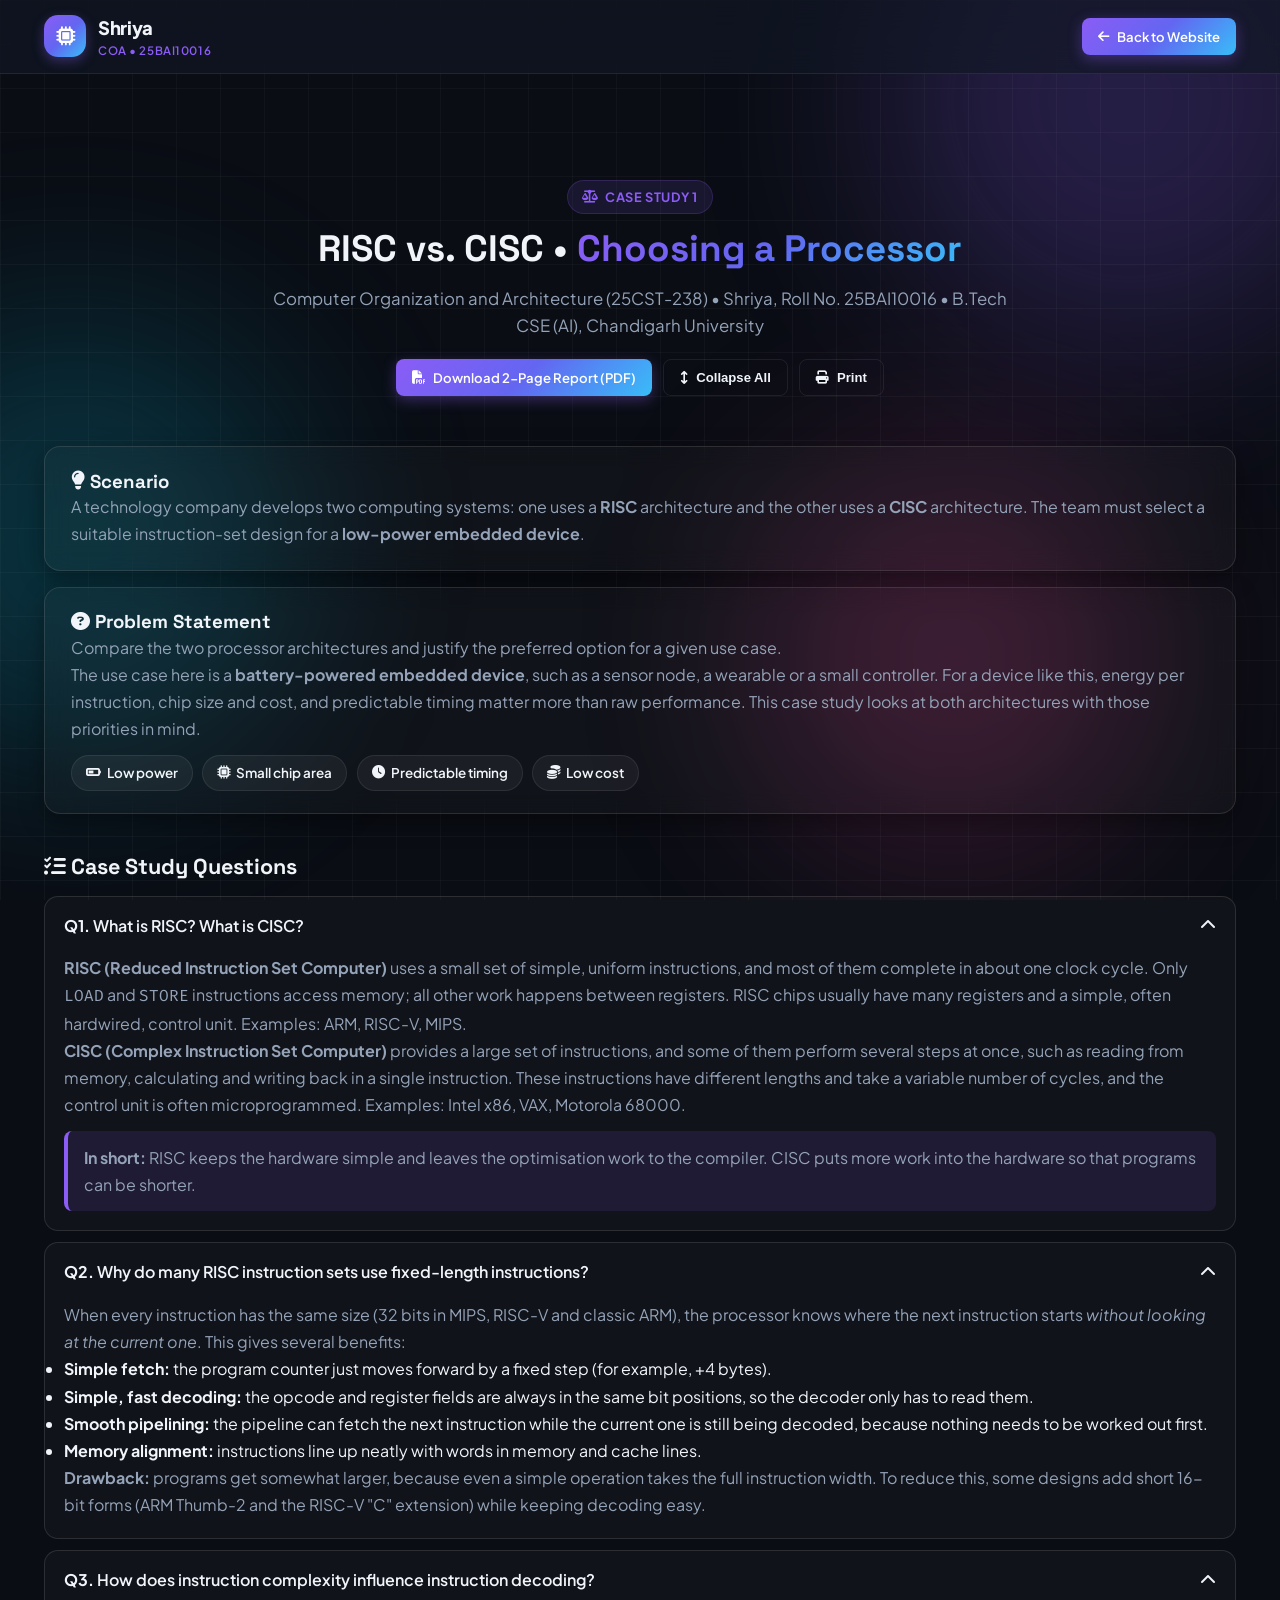
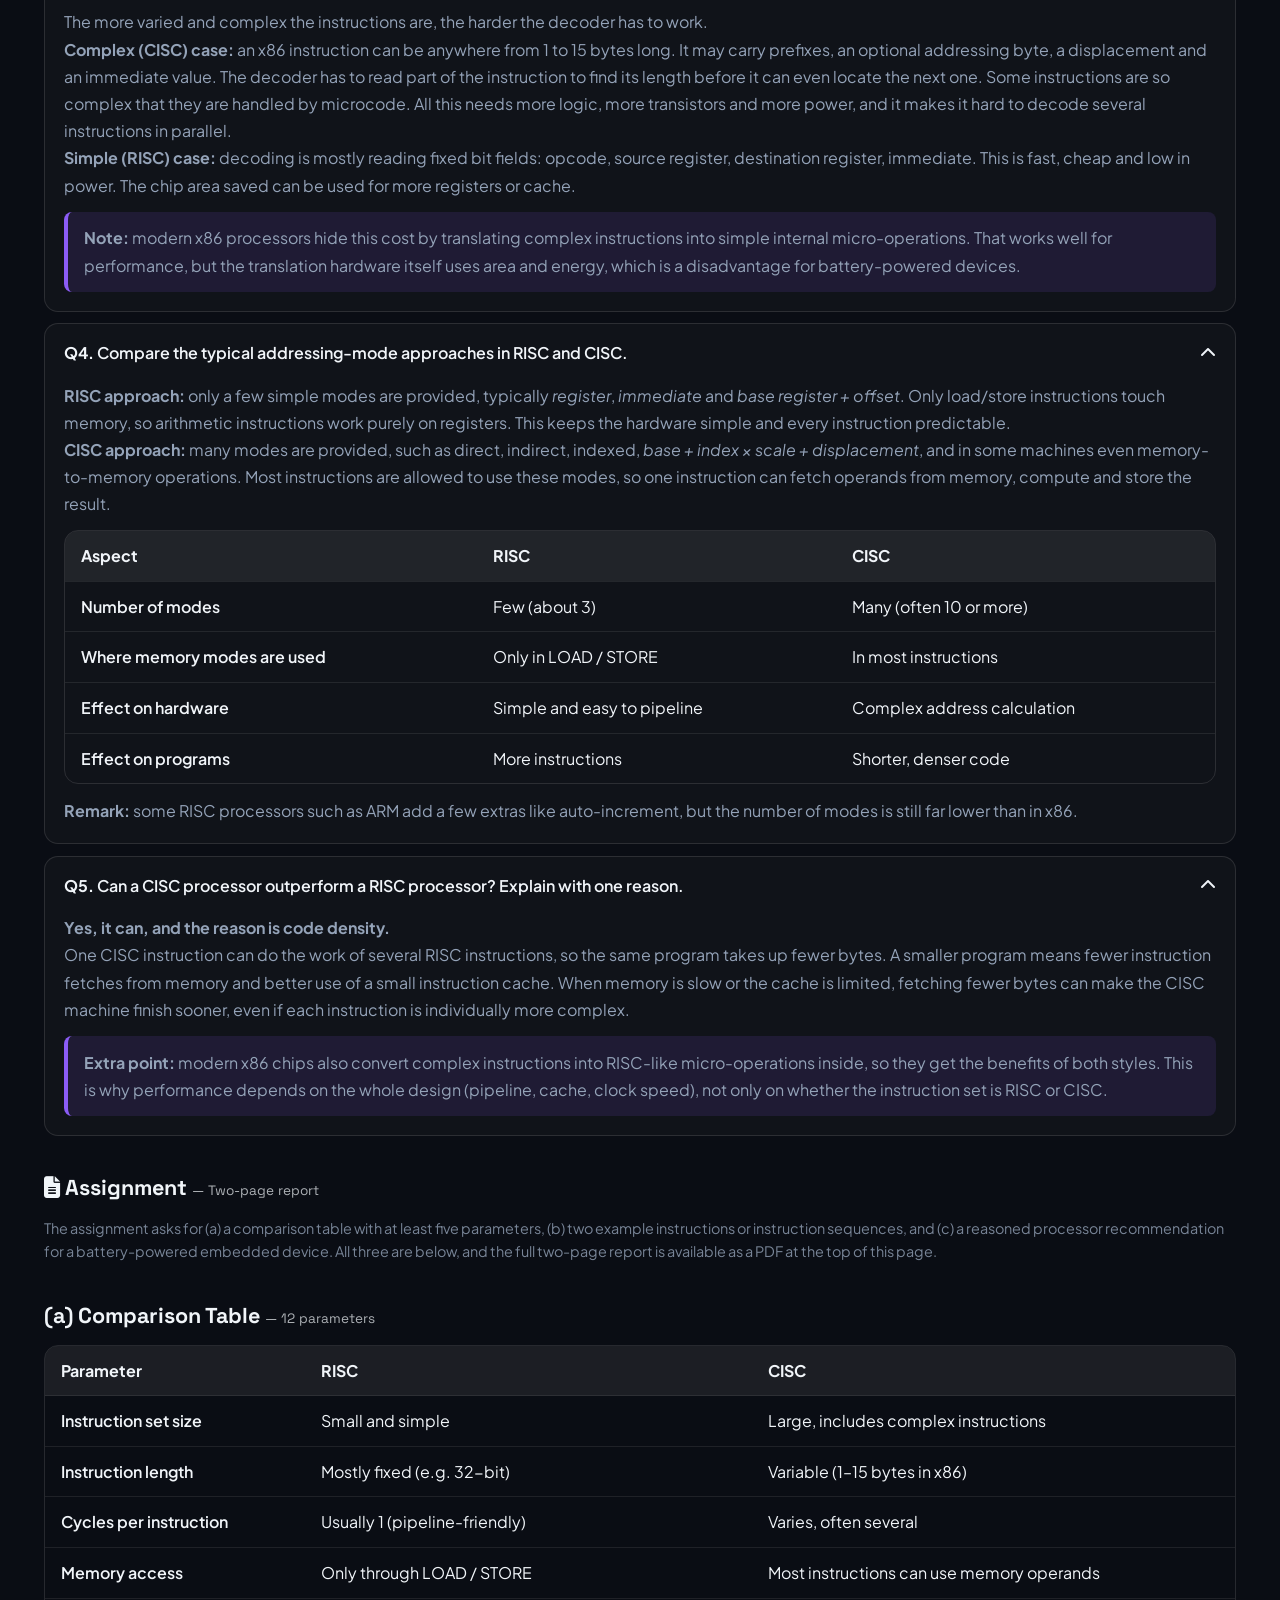
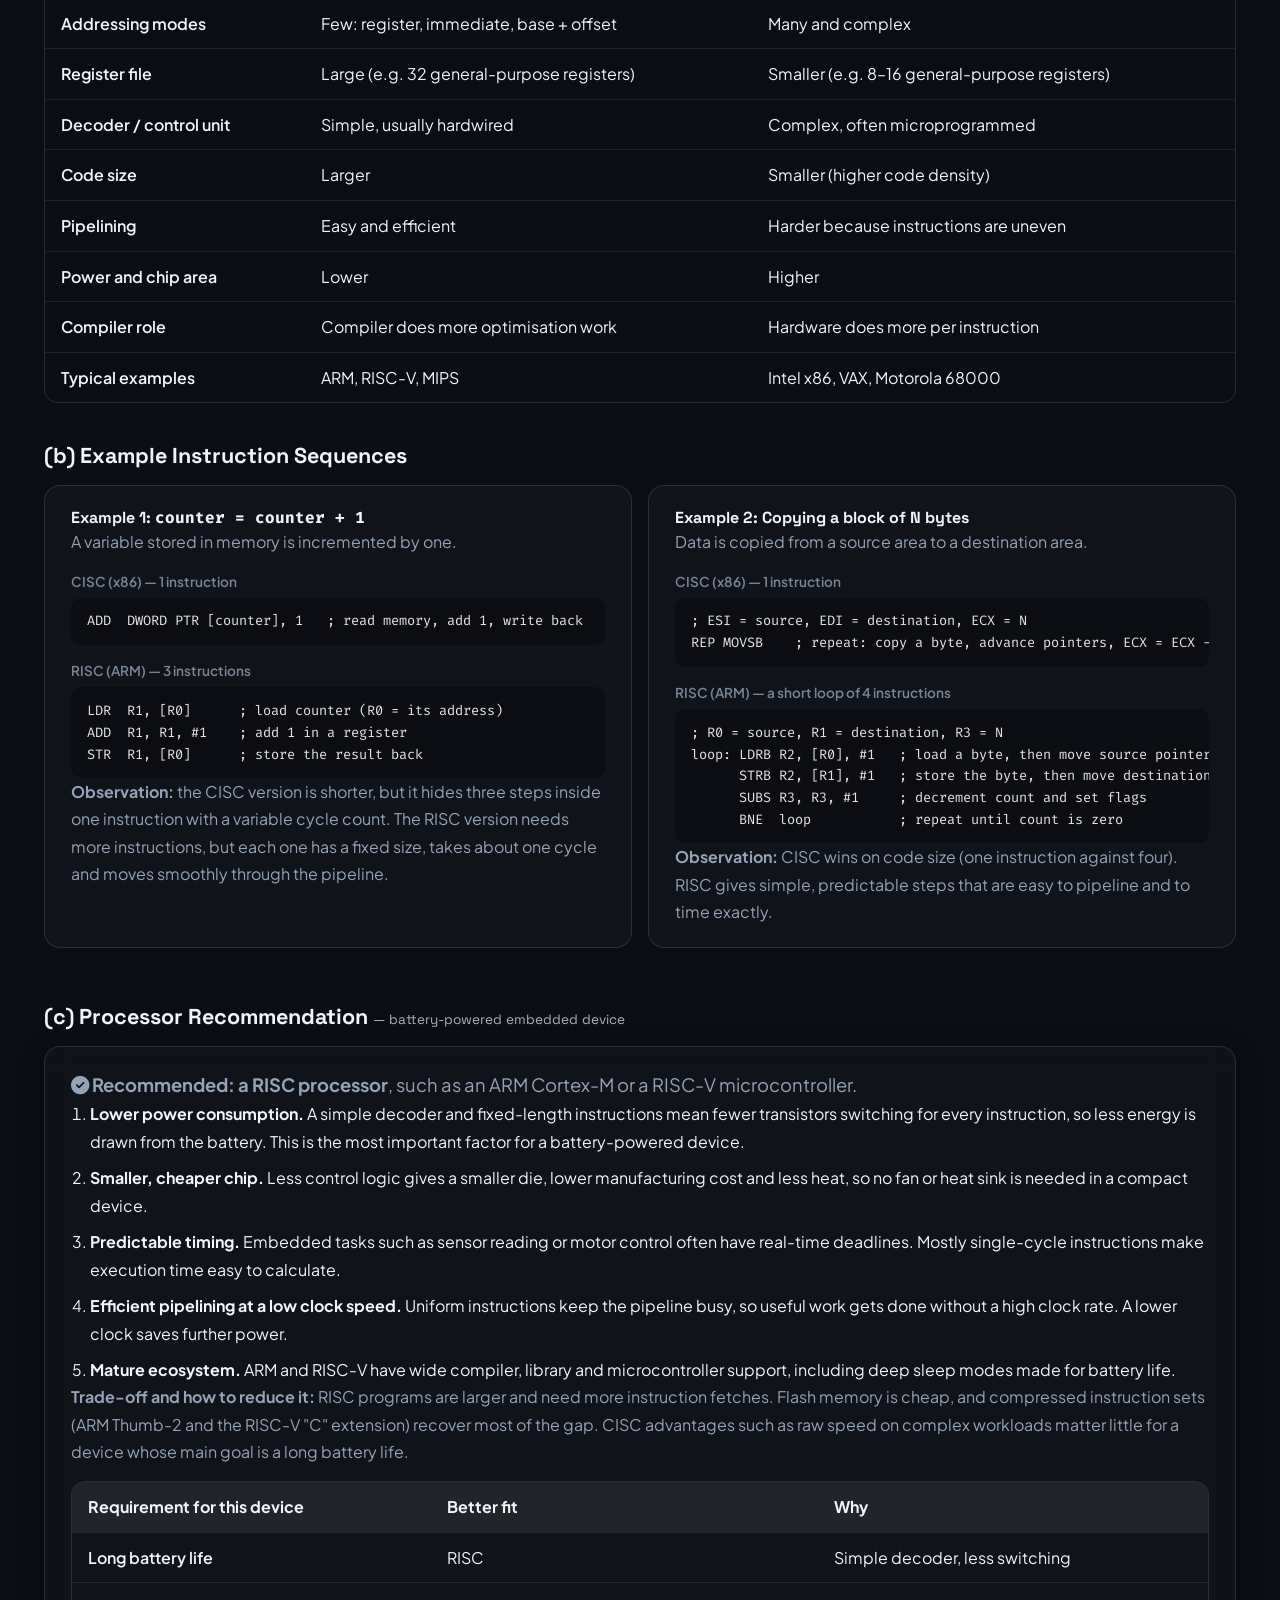
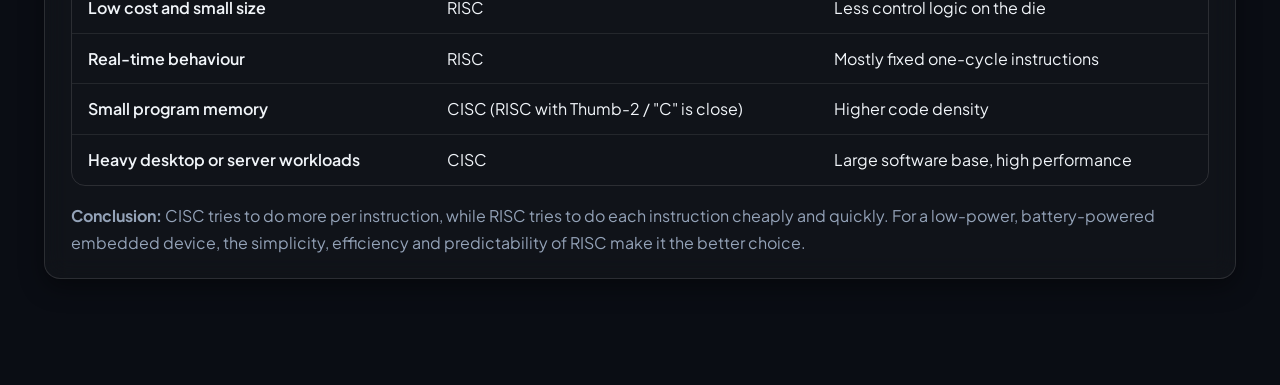
==== commit 62468412: "Replace case study page with revised version" ====
--- a/case-study.html
+++ b/case-study.html
@@ -9,6 +9,40 @@
 <link href="https://fonts.googleapis.com/css2?family=Fira+Code:wght@400;500;600&family=Plus+Jakarta+Sans:wght@300;400;500;600;700;800&family=Space+Grotesk:wght@500;700&display=swap" rel="stylesheet">
 <link rel="stylesheet" href="https://cdnjs.cloudflare.com/ajax/libs/font-awesome/6.5.1/css/all.min.css">
 <link rel="stylesheet" href="styles.css">
+<style>
+  .cs-heading { margin: 2.4rem 0 1rem; font-size: 1.35rem; }
+  .cs-heading small { font-weight: 400; opacity: .7; font-size: .85rem; }
+  .cs-card { padding: 1.4rem 1.6rem; border-radius: 16px; border: 1px solid rgba(127,127,127,.25); background: rgba(127,127,127,.06); margin-bottom: 1rem; }
+  .cs-card h3, .cs-card h4 { margin-top: 0; }
+  .cs-card p, .cs-a p, .cs-a li, .cs-card li { line-height: 1.7; }
+  .cs-list { display: flex; flex-direction: column; gap: .7rem; }
+  .cs-item { border: 1px solid rgba(127,127,127,.25); border-radius: 14px; background: rgba(127,127,127,.06); overflow: hidden; }
+  .cs-q { width: 100%; display: flex; justify-content: space-between; align-items: center; gap: 1rem; padding: 1rem 1.2rem; background: none; border: 0; color: inherit; font: inherit; font-weight: 600; text-align: left; cursor: pointer; }
+  .cs-chev { transition: transform .25s ease; flex-shrink: 0; }
+  .cs-item.open .cs-chev { transform: rotate(180deg); }
+  .cs-a { max-height: 0; overflow: hidden; padding: 0 1.2rem; transition: max-height .35s ease, padding .3s ease; }
+  .cs-item.open .cs-a { max-height: 2500px; padding: 0 1.2rem 1.2rem; }
+  .cs-key { margin: .8rem 0 0; padding: .8rem 1rem; border-left: 4px solid #8b5cf6; border-radius: 8px; background: rgba(139,92,246,.12); }
+  .cs-table-wrap { overflow-x: auto; border-radius: 14px; border: 1px solid rgba(127,127,127,.25); }
+  .cs-table { width: 100%; border-collapse: collapse; min-width: 600px; }
+  .cs-table th, .cs-table td { padding: .75rem 1rem; text-align: left; border-bottom: 1px solid rgba(127,127,127,.18); vertical-align: top; }
+  .cs-table th { background: rgba(127,127,127,.16); }
+  .cs-table tbody tr:last-child td { border-bottom: 0; }
+  .cs-table td:first-child { font-weight: 600; }
+  .cs-two-col { display: grid; grid-template-columns: repeat(auto-fit, minmax(320px, 1fr)); gap: 1rem; }
+  .cs-label { font-size: .85rem; opacity: .8; margin: .9rem 0 .3rem; font-weight: 600; }
+  .cs-code { font-family: 'Fira Code', monospace; font-size: .85rem; padding: .8rem 1rem; border-radius: 10px; background: rgba(0,0,0,.3); color: #e6e6e6; overflow-x: auto; margin: 0; line-height: 1.6; }
+  .cs-verdict { font-size: 1.15rem; }
+  .cs-reasons { padding-left: 1.2rem; display: flex; flex-direction: column; gap: .6rem; }
+  .cs-pill-row { display: flex; flex-wrap: wrap; gap: .6rem; margin-top: .8rem; }
+  .cs-actions { display: flex; flex-wrap: wrap; gap: .7rem; margin: 1.2rem 0 0; }
+  .cs-note { font-size: .9rem; opacity: .8; }
+  @media print {
+    .navbar, .bg-effects, .cs-actions, .cs-chev { display: none !important; }
+    .cs-a { max-height: none !important; padding: 0 1.2rem 1rem !important; }
+    body { background: #fff !important; color: #000 !important; }
+  }
+</style>
 </head>
 <body>
 <div class="bg-effects">
@@ -34,184 +68,219 @@
 </header>
 
 <main style="padding-top:90px;">
-<!-- ========================================== -->
-<!-- SECTION 6: CASE STUDY 1 - RISC vs CISC      -->
-<!-- ========================================== -->
 <section id="case-study" class="section case-study-section">
   <div class="container">
 
     <div class="section-header">
       <span class="section-tag"><i class="fa-solid fa-scale-balanced"></i> Case Study 1</span>
       <h2 class="section-title">RISC vs. CISC &bull; <span class="gradient-text">Choosing a Processor</span></h2>
-      <p class="section-subtitle">Comparing two processor design styles and picking the better one for a battery-powered embedded device (COA 25CST-238).</p>
-    </div>
-
-    <!-- Scenario card -->
+      <p class="section-subtitle">Computer Organization and Architecture (25CST-238) &bull; Shriya, Roll No. 25BAI10016 &bull; B.Tech CSE (AI), Chandigarh University</p>
+      <div class="cs-actions" style="justify-content:center;">
+        <a href="assets/case-study-report.pdf" target="_blank" class="btn btn-primary btn-sm"><i class="fa-solid fa-file-pdf"></i> Download 2-Page Report (PDF)</a>
+        <button class="btn btn-outline btn-sm" type="button" onclick="csToggleAll()"><i class="fa-solid fa-arrows-up-down"></i> <span id="csToggleText">Collapse All</span></button>
+        <button class="btn btn-outline btn-sm" type="button" onclick="window.print()"><i class="fa-solid fa-print"></i> Print</button>
+      </div>
+    </div>
+
+    <!-- SCENARIO -->
     <div class="cs-card card-gradient-border">
       <h3><i class="fa-solid fa-lightbulb"></i> Scenario</h3>
-      <p>A technology company has built two computing systems, one on a RISC architecture and one on a CISC architecture. The team now has to choose an instruction-set design for a low-power embedded device. My job is to compare the two and justify which one fits this use case better.</p>
-    </div>
-
-    <!-- Part 1: Questions -->
-    <h3 class="cs-heading">Part 1 &mdash; Case Study Questions</h3>
+      <p>A technology company develops two computing systems: one uses a <strong>RISC</strong> architecture and the other uses a <strong>CISC</strong> architecture. The team must select a suitable instruction-set design for a <strong>low-power embedded device</strong>.</p>
+    </div>
+
+    <!-- PROBLEM STATEMENT -->
+    <div class="cs-card card-gradient-border">
+      <h3><i class="fa-solid fa-circle-question"></i> Problem Statement</h3>
+      <p>Compare the two processor architectures and justify the preferred option for a given use case.</p>
+      <p>The use case here is a <strong>battery-powered embedded device</strong>, such as a sensor node, a wearable or a small controller. For a device like this, energy per instruction, chip size and cost, and predictable timing matter more than raw performance. This case study looks at both architectures with those priorities in mind.</p>
+      <div class="cs-pill-row">
+        <span class="pill"><i class="fa-solid fa-battery-half"></i> Low power</span>
+        <span class="pill"><i class="fa-solid fa-microchip"></i> Small chip area</span>
+        <span class="pill"><i class="fa-solid fa-clock"></i> Predictable timing</span>
+        <span class="pill"><i class="fa-solid fa-coins"></i> Low cost</span>
+      </div>
+    </div>
+
+    <!-- QUESTIONS -->
+    <h3 class="cs-heading"><i class="fa-solid fa-list-check"></i> Case Study Questions</h3>
     <div class="cs-list">
 
-      <div class="cs-item">
+      <div class="cs-item open">
         <button class="cs-q" type="button" onclick="csToggle(this)">
           <span><b>Q1.</b> What is RISC? What is CISC?</span>
           <i class="fa-solid fa-chevron-down cs-chev"></i>
         </button>
         <div class="cs-a">
-          <p><strong>RISC (Reduced Instruction Set Computer)</strong> uses a small set of simple instructions, and most of them finish in about one clock cycle. Only LOAD and STORE instructions talk to memory; everything else works on registers. Examples: ARM, RISC-V, MIPS.</p>
-          <p><strong>CISC (Complex Instruction Set Computer)</strong> has a large set of instructions, and some of them do several jobs at once, for example reading from memory, calculating, and writing back in a single instruction. These can take several cycles. Examples: Intel x86, VAX, Motorola 68000.</p>
-        </div>
-      </div>
-
-      <div class="cs-item">
+          <p><strong>RISC (Reduced Instruction Set Computer)</strong> uses a small set of simple, uniform instructions, and most of them complete in about one clock cycle. Only <code>LOAD</code> and <code>STORE</code> instructions access memory; all other work happens between registers. RISC chips usually have many registers and a simple, often hardwired, control unit. Examples: ARM, RISC-V, MIPS.</p>
+          <p><strong>CISC (Complex Instruction Set Computer)</strong> provides a large set of instructions, and some of them perform several steps at once, such as reading from memory, calculating and writing back in a single instruction. These instructions have different lengths and take a variable number of cycles, and the control unit is often microprogrammed. Examples: Intel x86, VAX, Motorola 68000.</p>
+          <p class="cs-key"><strong>In short:</strong> RISC keeps the hardware simple and leaves the optimisation work to the compiler. CISC puts more work into the hardware so that programs can be shorter.</p>
+        </div>
+      </div>
+
+      <div class="cs-item open">
         <button class="cs-q" type="button" onclick="csToggle(this)">
           <span><b>Q2.</b> Why do many RISC instruction sets use fixed-length instructions?</span>
           <i class="fa-solid fa-chevron-down cs-chev"></i>
         </button>
         <div class="cs-a">
-          <p>If every instruction has the same size (32 bits in classic MIPS and ARM), the processor already knows where the next instruction starts without looking at the current one. So fetching can happen ahead of time, the decoder stays simple, and the pipeline does not stall while it works out instruction boundaries.</p>
-          <p>The price is slightly bigger programs, because even a simple operation takes the full instruction width.</p>
-        </div>
-      </div>
-
-      <div class="cs-item">
+          <p>When every instruction has the same size (32 bits in MIPS, RISC-V and classic ARM), the processor knows where the next instruction starts <em>without looking at the current one</em>. This gives several benefits:</p>
+          <ul>
+            <li><strong>Simple fetch:</strong> the program counter just moves forward by a fixed step (for example, +4 bytes).</li>
+            <li><strong>Simple, fast decoding:</strong> the opcode and register fields are always in the same bit positions, so the decoder only has to read them.</li>
+            <li><strong>Smooth pipelining:</strong> the pipeline can fetch the next instruction while the current one is still being decoded, because nothing needs to be worked out first.</li>
+            <li><strong>Memory alignment:</strong> instructions line up neatly with words in memory and cache lines.</li>
+          </ul>
+          <p><strong>Drawback:</strong> programs get somewhat larger, because even a simple operation takes the full instruction width. To reduce this, some designs add short 16-bit forms (ARM Thumb-2 and the RISC-V "C" extension) while keeping decoding easy.</p>
+        </div>
+      </div>
+
+      <div class="cs-item open">
         <button class="cs-q" type="button" onclick="csToggle(this)">
           <span><b>Q3.</b> How does instruction complexity influence instruction decoding?</span>
           <i class="fa-solid fa-chevron-down cs-chev"></i>
         </button>
         <div class="cs-a">
-          <p>The more varied and complex the instructions are, the harder they are to decode. In x86, instructions can be anywhere from 1 to 15 bytes long and may have prefixes and optional fields, so the decoder first has to find out the length before it can even locate the next instruction. That needs more logic, more transistors and more power.</p>
-          <p>RISC decoding is mostly just reading fixed bit fields (opcode, registers, immediate value), which is quick and cheap. The saved chip area can then be used for more registers or cache.</p>
-        </div>
-      </div>
-
-      <div class="cs-item">
+          <p>The more varied and complex the instructions are, the harder the decoder has to work.</p>
+          <p><strong>Complex (CISC) case:</strong> an x86 instruction can be anywhere from 1 to 15 bytes long. It may carry prefixes, an optional addressing byte, a displacement and an immediate value. The decoder has to read part of the instruction to find its length before it can even locate the next one. Some instructions are so complex that they are handled by microcode. All this needs more logic, more transistors and more power, and it makes it hard to decode several instructions in parallel.</p>
+          <p><strong>Simple (RISC) case:</strong> decoding is mostly reading fixed bit fields: opcode, source register, destination register, immediate. This is fast, cheap and low in power. The chip area saved can be used for more registers or cache.</p>
+          <p class="cs-key"><strong>Note:</strong> modern x86 processors hide this cost by translating complex instructions into simple internal micro-operations. That works well for performance, but the translation hardware itself uses area and energy, which is a disadvantage for battery-powered devices.</p>
+        </div>
+      </div>
+
+      <div class="cs-item open">
         <button class="cs-q" type="button" onclick="csToggle(this)">
           <span><b>Q4.</b> Compare the typical addressing-mode approaches in RISC and CISC.</span>
           <i class="fa-solid fa-chevron-down cs-chev"></i>
         </button>
         <div class="cs-a">
-          <p><strong>RISC</strong> keeps addressing modes few: register, immediate, and base-plus-offset. Only load/store instructions use memory addressing.</p>
-          <p><strong>CISC</strong> offers many modes: direct, indirect, indexed, base + index &times; scale + displacement, even memory-to-memory, and most instructions are allowed to use them.</p>
-          <p>So CISC is more flexible for the programmer or compiler, while RISC is easier to build and pipeline.</p>
-        </div>
-      </div>
-
-      <div class="cs-item">
+          <p><strong>RISC approach:</strong> only a few simple modes are provided, typically <em>register</em>, <em>immediate</em> and <em>base register + offset</em>. Only load/store instructions touch memory, so arithmetic instructions work purely on registers. This keeps the hardware simple and every instruction predictable.</p>
+          <p><strong>CISC approach:</strong> many modes are provided, such as direct, indirect, indexed, <em>base + index &times; scale + displacement</em>, and in some machines even memory-to-memory operations. Most instructions are allowed to use these modes, so one instruction can fetch operands from memory, compute and store the result.</p>
+          <div class="cs-table-wrap" style="margin-top:.8rem;">
+            <table class="cs-table">
+              <thead><tr><th>Aspect</th><th>RISC</th><th>CISC</th></tr></thead>
+              <tbody>
+                <tr><td>Number of modes</td><td>Few (about 3)</td><td>Many (often 10 or more)</td></tr>
+                <tr><td>Where memory modes are used</td><td>Only in LOAD / STORE</td><td>In most instructions</td></tr>
+                <tr><td>Effect on hardware</td><td>Simple and easy to pipeline</td><td>Complex address calculation</td></tr>
+                <tr><td>Effect on programs</td><td>More instructions</td><td>Shorter, denser code</td></tr>
+              </tbody>
+            </table>
+          </div>
+          <p style="margin-top:.8rem;"><strong>Remark:</strong> some RISC processors such as ARM add a few extras like auto-increment, but the number of modes is still far lower than in x86.</p>
+        </div>
+      </div>
+
+      <div class="cs-item open">
         <button class="cs-q" type="button" onclick="csToggle(this)">
           <span><b>Q5.</b> Can a CISC processor outperform a RISC processor? Explain with one reason.</span>
           <i class="fa-solid fa-chevron-down cs-chev"></i>
         </button>
         <div class="cs-a">
-          <p><strong>Yes.</strong> The main reason is <em>code density</em>. One CISC instruction can replace several RISC instructions, so the program is smaller and needs less instruction-fetch bandwidth. When memory is slow or the cache is small, this can make CISC faster.</p>
-          <p>Also, modern x86 chips break complex instructions into RISC-like micro-operations internally, so they get the benefits of both styles.</p>
-        </div>
-      </div>
-
-    </div>
-
-    <!-- Part 2: Table -->
-    <h3 class="cs-heading">Part 2 &mdash; Comparison Table</h3>
+          <p><strong>Yes, it can, and the reason is code density.</strong></p>
+          <p>One CISC instruction can do the work of several RISC instructions, so the same program takes up fewer bytes. A smaller program means fewer instruction fetches from memory and better use of a small instruction cache. When memory is slow or the cache is limited, fetching fewer bytes can make the CISC machine finish sooner, even if each instruction is individually more complex.</p>
+          <p class="cs-key"><strong>Extra point:</strong> modern x86 chips also convert complex instructions into RISC-like micro-operations inside, so they get the benefits of both styles. This is why performance depends on the whole design (pipeline, cache, clock speed), not only on whether the instruction set is RISC or CISC.</p>
+        </div>
+      </div>
+
+    </div>
+
+    <!-- ASSIGNMENT -->
+    <h3 class="cs-heading"><i class="fa-solid fa-file-lines"></i> Assignment <small>&mdash; Two-page report</small></h3>
+    <p class="cs-note">The assignment asks for (a) a comparison table with at least five parameters, (b) two example instructions or instruction sequences, and (c) a reasoned processor recommendation for a battery-powered embedded device. All three are below, and the full two-page report is available as a PDF at the top of this page.</p>
+
+    <!-- (a) -->
+    <h3 class="cs-heading">(a) Comparison Table <small>&mdash; 12 parameters</small></h3>
     <div class="cs-table-wrap">
       <table class="cs-table">
-        <thead>
-          <tr><th>Parameter</th><th>RISC</th><th>CISC</th></tr>
-        </thead>
+        <thead><tr><th>Parameter</th><th>RISC</th><th>CISC</th></tr></thead>
         <tbody>
           <tr><td>Instruction set size</td><td>Small and simple</td><td>Large, includes complex instructions</td></tr>
           <tr><td>Instruction length</td><td>Mostly fixed (e.g. 32-bit)</td><td>Variable (1&ndash;15 bytes in x86)</td></tr>
           <tr><td>Cycles per instruction</td><td>Usually 1 (pipeline-friendly)</td><td>Varies, often several</td></tr>
           <tr><td>Memory access</td><td>Only through LOAD / STORE</td><td>Most instructions can use memory operands</td></tr>
-          <tr><td>Addressing modes</td><td>Few (register, immediate, base+offset)</td><td>Many and complex</td></tr>
-          <tr><td>Registers</td><td>Large register file</td><td>Fewer general-purpose registers</td></tr>
-          <tr><td>Decoder / control unit</td><td>Simple, often hardwired</td><td>Complex, often uses microcode</td></tr>
-          <tr><td>Code size</td><td>Larger</td><td>Smaller (denser)</td></tr>
+          <tr><td>Addressing modes</td><td>Few: register, immediate, base + offset</td><td>Many and complex</td></tr>
+          <tr><td>Register file</td><td>Large (e.g. 32 general-purpose registers)</td><td>Smaller (e.g. 8&ndash;16 general-purpose registers)</td></tr>
+          <tr><td>Decoder / control unit</td><td>Simple, usually hardwired</td><td>Complex, often microprogrammed</td></tr>
+          <tr><td>Code size</td><td>Larger</td><td>Smaller (higher code density)</td></tr>
+          <tr><td>Pipelining</td><td>Easy and efficient</td><td>Harder because instructions are uneven</td></tr>
           <tr><td>Power and chip area</td><td>Lower</td><td>Higher</td></tr>
-          <tr><td>Examples</td><td>ARM, RISC-V, MIPS</td><td>x86, VAX, Motorola 68000</td></tr>
+          <tr><td>Compiler role</td><td>Compiler does more optimisation work</td><td>Hardware does more per instruction</td></tr>
+          <tr><td>Typical examples</td><td>ARM, RISC-V, MIPS</td><td>Intel x86, VAX, Motorola 68000</td></tr>
         </tbody>
       </table>
     </div>
 
-    <!-- Part 3: Examples -->
-    <h3 class="cs-heading">Part 3 &mdash; Example Instruction Sequences</h3>
+    <!-- (b) -->
+    <h3 class="cs-heading">(b) Example Instruction Sequences</h3>
     <div class="cs-two-col">
       <div class="cs-card">
         <h4>Example 1: <code>counter = counter + 1</code></h4>
-        <p class="cs-label">CISC (x86) &ndash; 1 instruction</p>
-        <pre class="cs-code">ADD DWORD PTR [counter], 1</pre>
-        <p class="cs-label">RISC (ARM) &ndash; 3 instructions</p>
-        <pre class="cs-code">LDR  R1, [R0]      ; load counter
-ADD  R1, R1, #1    ; add 1
-STR  R1, [R0]      ; store result</pre>
-        <p>CISC reads memory, adds and writes back in one go. RISC splits it into three simple steps that are easy to decode and pipeline.</p>
+        <p>A variable stored in memory is incremented by one.</p>
+        <p class="cs-label">CISC (x86) &mdash; 1 instruction</p>
+        <pre class="cs-code">ADD  DWORD PTR [counter], 1   ; read memory, add 1, write back</pre>
+        <p class="cs-label">RISC (ARM) &mdash; 3 instructions</p>
+        <pre class="cs-code">LDR  R1, [R0]      ; load counter (R0 = its address)
+ADD  R1, R1, #1    ; add 1 in a register
+STR  R1, [R0]      ; store the result back</pre>
+        <p><strong>Observation:</strong> the CISC version is shorter, but it hides three steps inside one instruction with a variable cycle count. The RISC version needs more instructions, but each one has a fixed size, takes about one cycle and moves smoothly through the pipeline.</p>
       </div>
       <div class="cs-card">
-        <h4>Example 2: Copying a block of bytes</h4>
-        <p class="cs-label">CISC (x86) &ndash; 1 instruction</p>
-        <pre class="cs-code">REP MOVSB</pre>
-        <p class="cs-label">RISC (ARM) &ndash; a short loop</p>
-        <pre class="cs-code">loop: LDRB R2, [R0], #1   ; load byte, move pointer
-      STRB R2, [R1], #1   ; store byte, move pointer
-      SUBS R3, R3, #1     ; decrement count
-      BNE  loop           ; repeat until zero</pre>
-        <p>CISC gives shorter code; RISC gives simpler and more predictable hardware.</p>
-      </div>
-    </div>
-
-    <!-- Part 4: Recommendation -->
-    <h3 class="cs-heading">Part 4 &mdash; Recommendation for a Battery-Powered Embedded Device</h3>
+        <h4>Example 2: Copying a block of N bytes</h4>
+        <p>Data is copied from a source area to a destination area.</p>
+        <p class="cs-label">CISC (x86) &mdash; 1 instruction</p>
+        <pre class="cs-code">; ESI = source, EDI = destination, ECX = N
+REP MOVSB    ; repeat: copy a byte, advance pointers, ECX = ECX - 1</pre>
+        <p class="cs-label">RISC (ARM) &mdash; a short loop of 4 instructions</p>
+        <pre class="cs-code">; R0 = source, R1 = destination, R3 = N
+loop: LDRB R2, [R0], #1   ; load a byte, then move source pointer
+      STRB R2, [R1], #1   ; store the byte, then move destination pointer
+      SUBS R3, R3, #1     ; decrement count and set flags
+      BNE  loop           ; repeat until count is zero</pre>
+        <p><strong>Observation:</strong> CISC wins on code size (one instruction against four). RISC gives simple, predictable steps that are easy to pipeline and to time exactly.</p>
+      </div>
+    </div>
+
+    <!-- (c) -->
+    <h3 class="cs-heading">(c) Processor Recommendation <small>&mdash; battery-powered embedded device</small></h3>
     <div class="cs-card card-gradient-border">
-      <p class="cs-verdict"><i class="fa-solid fa-circle-check"></i> I recommend a <strong>RISC architecture</strong>, such as ARM Cortex-M or RISC-V.</p>
+      <p class="cs-verdict"><i class="fa-solid fa-circle-check"></i> <strong>Recommended: a RISC processor</strong>, such as an ARM Cortex-M or a RISC-V microcontroller.</p>
       <ol class="cs-reasons">
-        <li><strong>Lower power use.</strong> A simple decoder and fixed-length instructions mean fewer transistors switching, so less energy per instruction. On a battery, this matters most.</li>
-        <li><strong>Smaller, cheaper chip.</strong> Less control logic means a smaller die, lower cost and less heat, so no fan or heat sink is needed.</li>
-        <li><strong>Predictable timing.</strong> Sensors and controllers often have real-time deadlines. Mostly single-cycle instructions make execution time easy to estimate.</li>
-        <li><strong>Efficient pipelining.</strong> Uniform instructions keep the pipeline full, so the work gets done at a low clock speed, which saves more power.</li>
-        <li><strong>Strong ecosystem.</strong> ARM and RISC-V have wide toolchain, library and microcontroller support for low-power designs.</li>
+        <li><strong>Lower power consumption.</strong> A simple decoder and fixed-length instructions mean fewer transistors switching for every instruction, so less energy is drawn from the battery. This is the most important factor for a battery-powered device.</li>
+        <li><strong>Smaller, cheaper chip.</strong> Less control logic gives a smaller die, lower manufacturing cost and less heat, so no fan or heat sink is needed in a compact device.</li>
+        <li><strong>Predictable timing.</strong> Embedded tasks such as sensor reading or motor control often have real-time deadlines. Mostly single-cycle instructions make execution time easy to calculate.</li>
+        <li><strong>Efficient pipelining at a low clock speed.</strong> Uniform instructions keep the pipeline busy, so useful work gets done without a high clock rate. A lower clock saves further power.</li>
+        <li><strong>Mature ecosystem.</strong> ARM and RISC-V have wide compiler, library and microcontroller support, including deep sleep modes made for battery life.</li>
       </ol>
-      <p><strong>Trade-off:</strong> RISC programs are larger. But flash memory is cheap, and compressed instruction sets (ARM Thumb, RISC-V "C" extension) shrink the gap a lot. CISC's strengths, like raw speed on complex workloads, matter less here than energy efficiency.</p>
-      <p><strong>Conclusion:</strong> CISC tries to do more per instruction, while RISC tries to do each instruction cheaply and quickly. For a low-power embedded device, the simplicity, efficiency and predictability of RISC make it the better choice.</p>
+      <p><strong>Trade-off and how to reduce it:</strong> RISC programs are larger and need more instruction fetches. Flash memory is cheap, and compressed instruction sets (ARM Thumb-2 and the RISC-V "C" extension) recover most of the gap. CISC advantages such as raw speed on complex workloads matter little for a device whose main goal is a long battery life.</p>
+
+      <div class="cs-table-wrap" style="margin:1rem 0;">
+        <table class="cs-table">
+          <thead><tr><th>Requirement for this device</th><th>Better fit</th><th>Why</th></tr></thead>
+          <tbody>
+            <tr><td>Long battery life</td><td>RISC</td><td>Simple decoder, less switching</td></tr>
+            <tr><td>Low cost and small size</td><td>RISC</td><td>Less control logic on the die</td></tr>
+            <tr><td>Real-time behaviour</td><td>RISC</td><td>Mostly fixed one-cycle instructions</td></tr>
+            <tr><td>Small program memory</td><td>CISC (RISC with Thumb-2 / "C" is close)</td><td>Higher code density</td></tr>
+            <tr><td>Heavy desktop or server workloads</td><td>CISC</td><td>Large software base, high performance</td></tr>
+          </tbody>
+        </table>
+      </div>
+
+      <p><strong>Conclusion:</strong> CISC tries to do more per instruction, while RISC tries to do each instruction cheaply and quickly. For a low-power, battery-powered embedded device, the simplicity, efficiency and predictability of RISC make it the better choice.</p>
     </div>
 
   </div>
 </section>
-
-<!-- Case Study styles (self-contained, works in dark and light theme) -->
-<style>
-  .case-study-section .cs-heading { margin: 2.2rem 0 1rem; font-size: 1.3rem; }
-  .cs-card { padding: 1.4rem 1.6rem; border-radius: 16px; border: 1px solid rgba(127,127,127,.25); background: rgba(127,127,127,.06); margin-bottom: 1rem; }
-  .cs-card h3, .cs-card h4 { margin-top: 0; }
-  .cs-list { display: flex; flex-direction: column; gap: .7rem; }
-  .cs-item { border: 1px solid rgba(127,127,127,.25); border-radius: 14px; background: rgba(127,127,127,.06); overflow: hidden; }
-  .cs-q { width: 100%; display: flex; justify-content: space-between; align-items: center; gap: 1rem; padding: 1rem 1.2rem; background: none; border: 0; color: inherit; font: inherit; font-weight: 600; text-align: left; cursor: pointer; }
-  .cs-chev { transition: transform .25s ease; flex-shrink: 0; }
-  .cs-item.open .cs-chev { transform: rotate(180deg); }
-  .cs-a { max-height: 0; overflow: hidden; padding: 0 1.2rem; transition: max-height .3s ease, padding .3s ease; }
-  .cs-item.open .cs-a { max-height: 700px; padding: 0 1.2rem 1.1rem; }
-  .cs-table-wrap { overflow-x: auto; border-radius: 14px; border: 1px solid rgba(127,127,127,.25); }
-  .cs-table { width: 100%; border-collapse: collapse; min-width: 560px; }
-  .cs-table th, .cs-table td { padding: .75rem 1rem; text-align: left; border-bottom: 1px solid rgba(127,127,127,.18); }
-  .cs-table th { background: rgba(127,127,127,.14); }
-  .cs-table tbody tr:last-child td { border-bottom: 0; }
-  .cs-table td:first-child { font-weight: 600; }
-  .cs-two-col { display: grid; grid-template-columns: repeat(auto-fit, minmax(300px, 1fr)); gap: 1rem; }
-  .cs-label { font-size: .85rem; opacity: .75; margin: .8rem 0 .3rem; }
-  .cs-code { font-family: 'Fira Code', monospace; font-size: .85rem; padding: .8rem 1rem; border-radius: 10px; background: rgba(0,0,0,.28); color: #e6e6e6; overflow-x: auto; margin: 0; }
-  .cs-verdict { font-size: 1.1rem; }
-  .cs-reasons { padding-left: 1.2rem; display: flex; flex-direction: column; gap: .5rem; }
-</style>
+</main>
 
 <script>
-  // Accordion toggle for the Case Study questions
-  function csToggle(btn) {
-    btn.closest('.cs-item').classList.toggle('open');
+  function csToggle(btn) { btn.closest('.cs-item').classList.toggle('open'); }
+  function csToggleAll() {
+    var items = document.querySelectorAll('.cs-item');
+    var anyOpen = Array.prototype.some.call(items, function (i) { return i.classList.contains('open'); });
+    items.forEach(function (i) { i.classList.toggle('open', !anyOpen); });
+    document.getElementById('csToggleText').textContent = anyOpen ? 'Expand All' : 'Collapse All';
   }
 </script>
-
-</main>
 </body>
 </html>
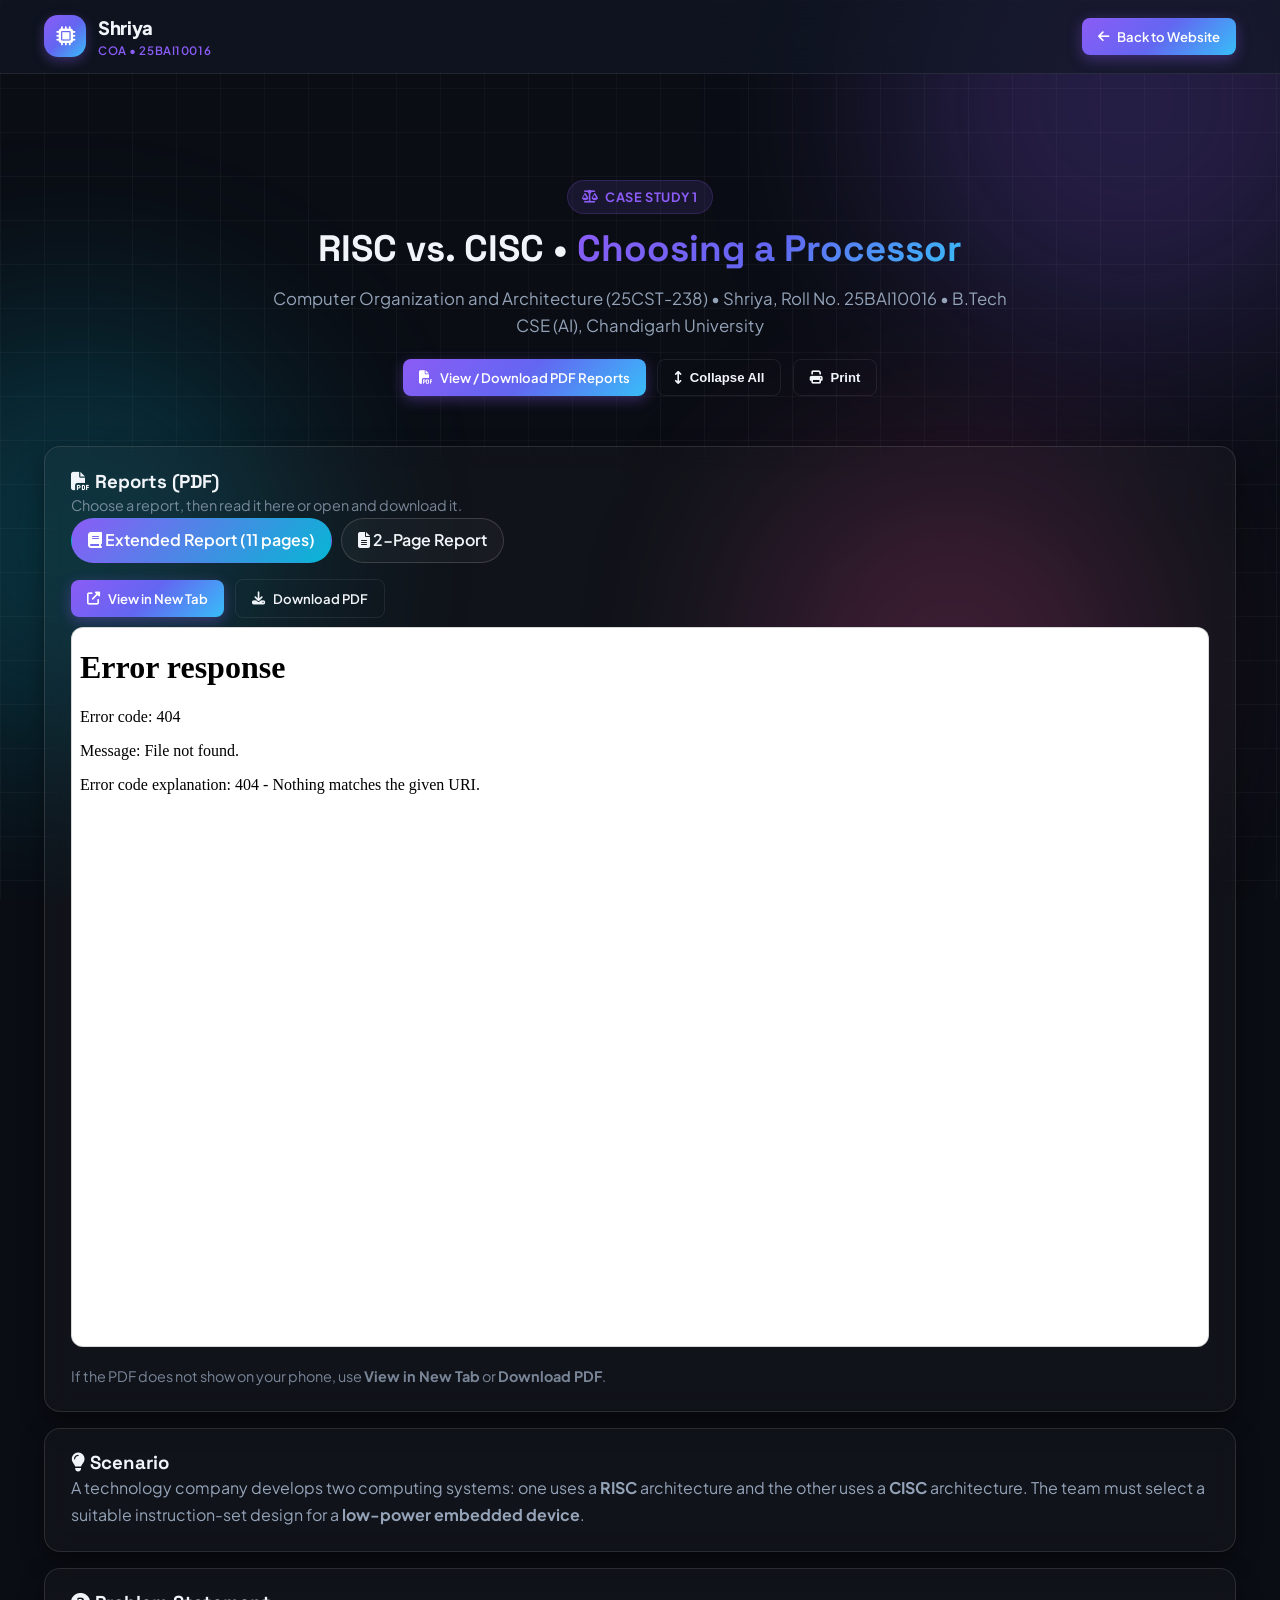
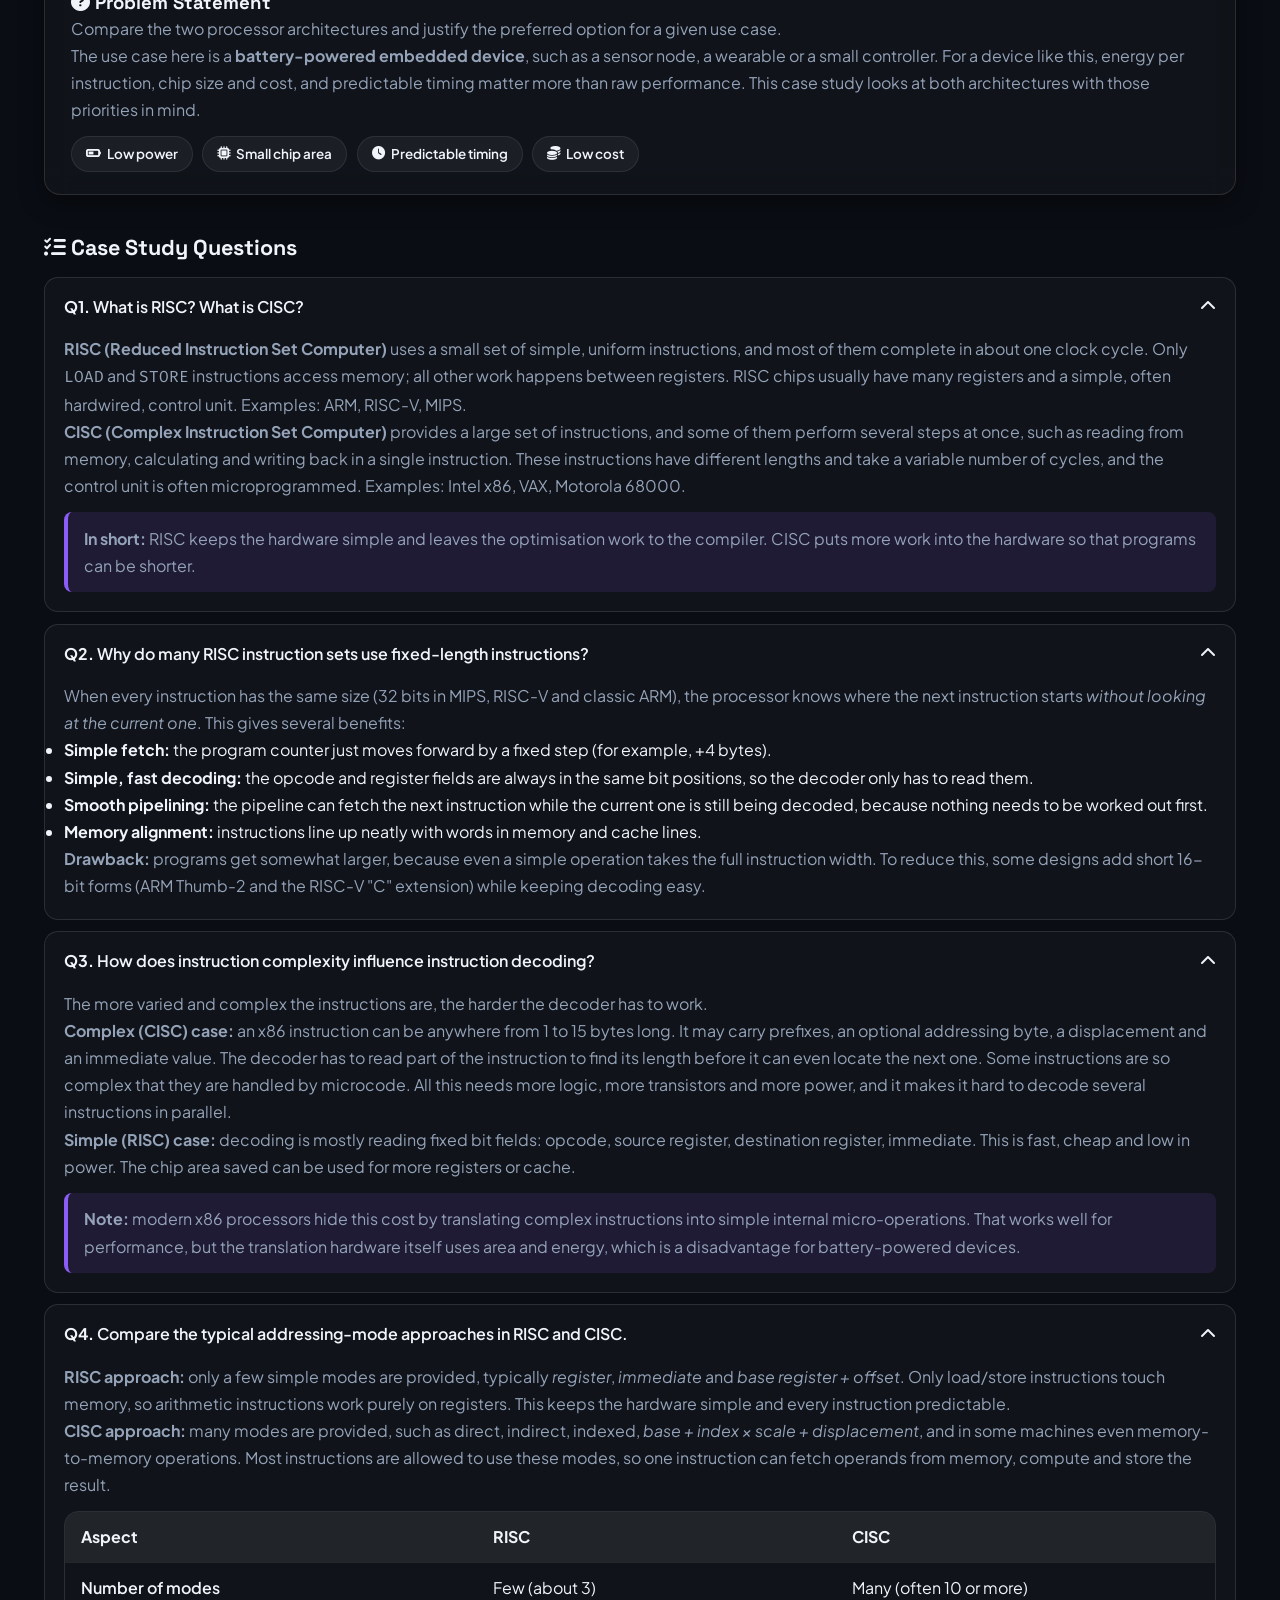
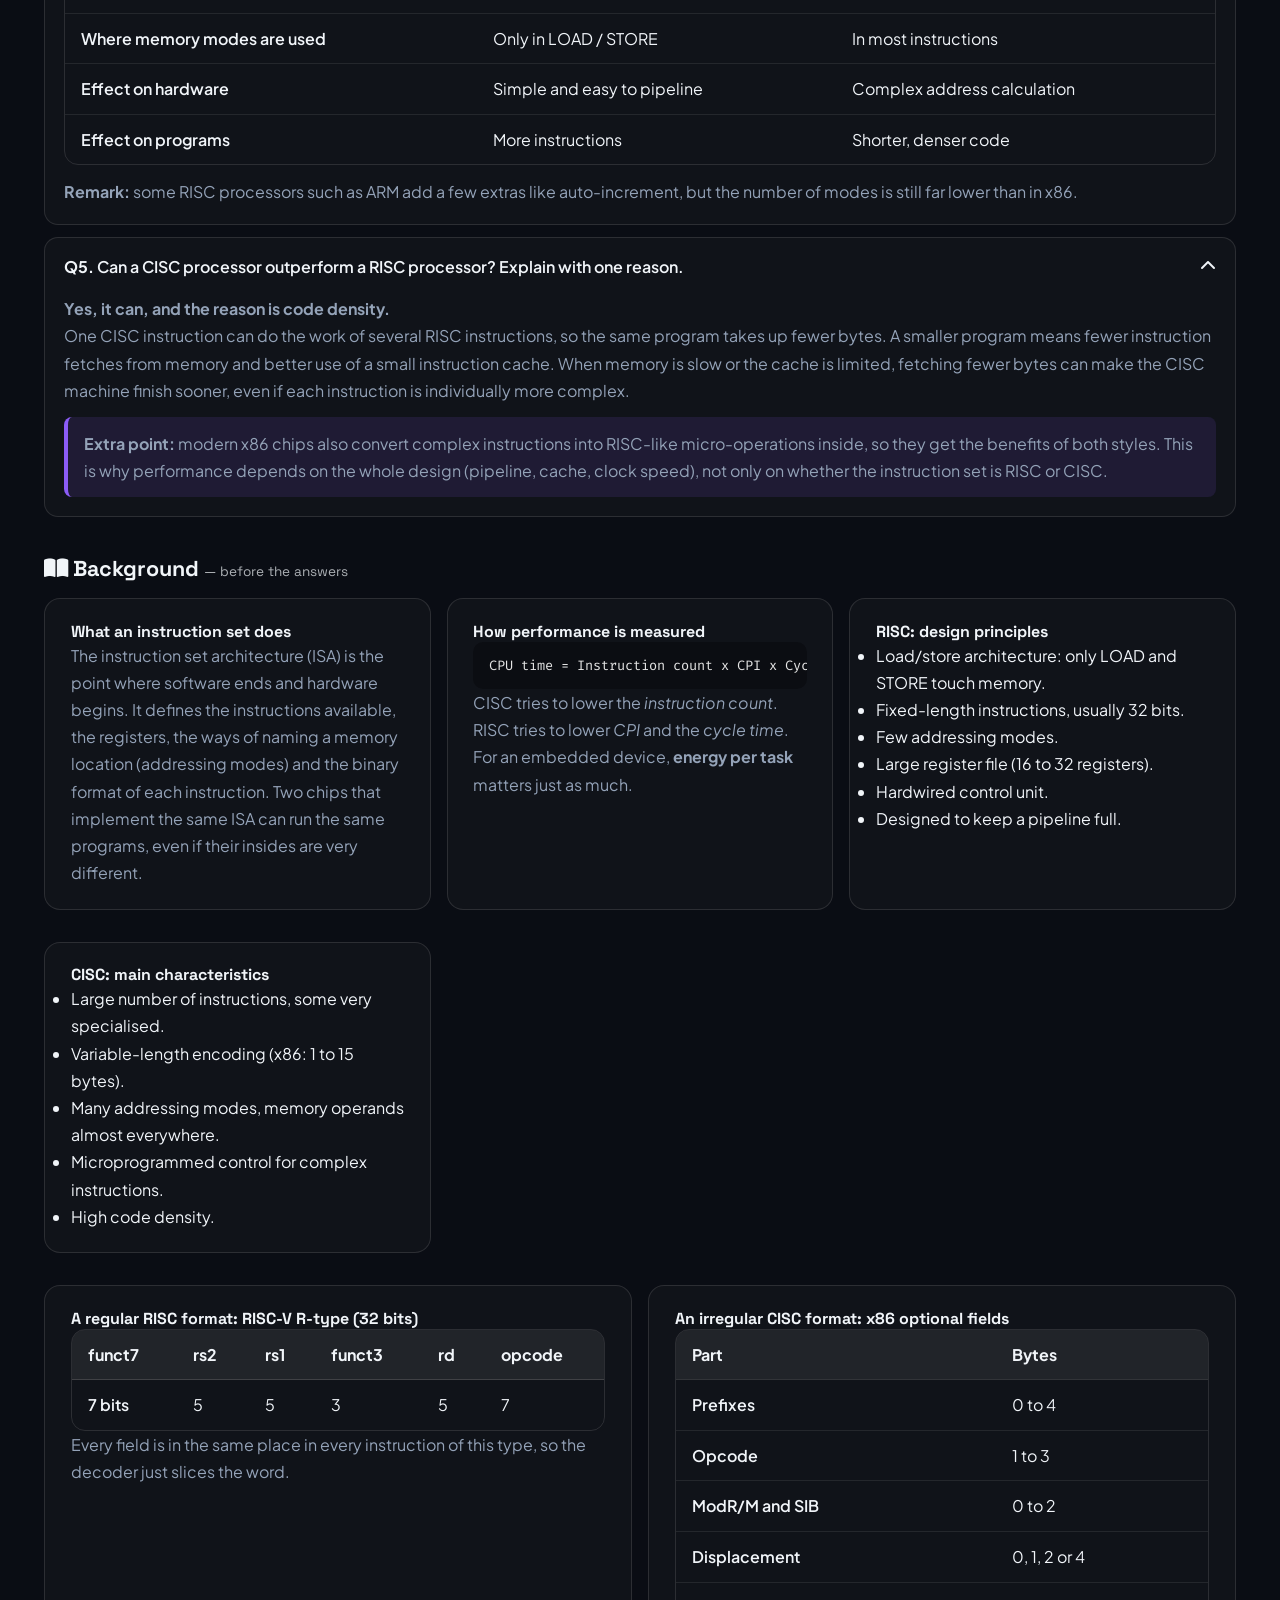
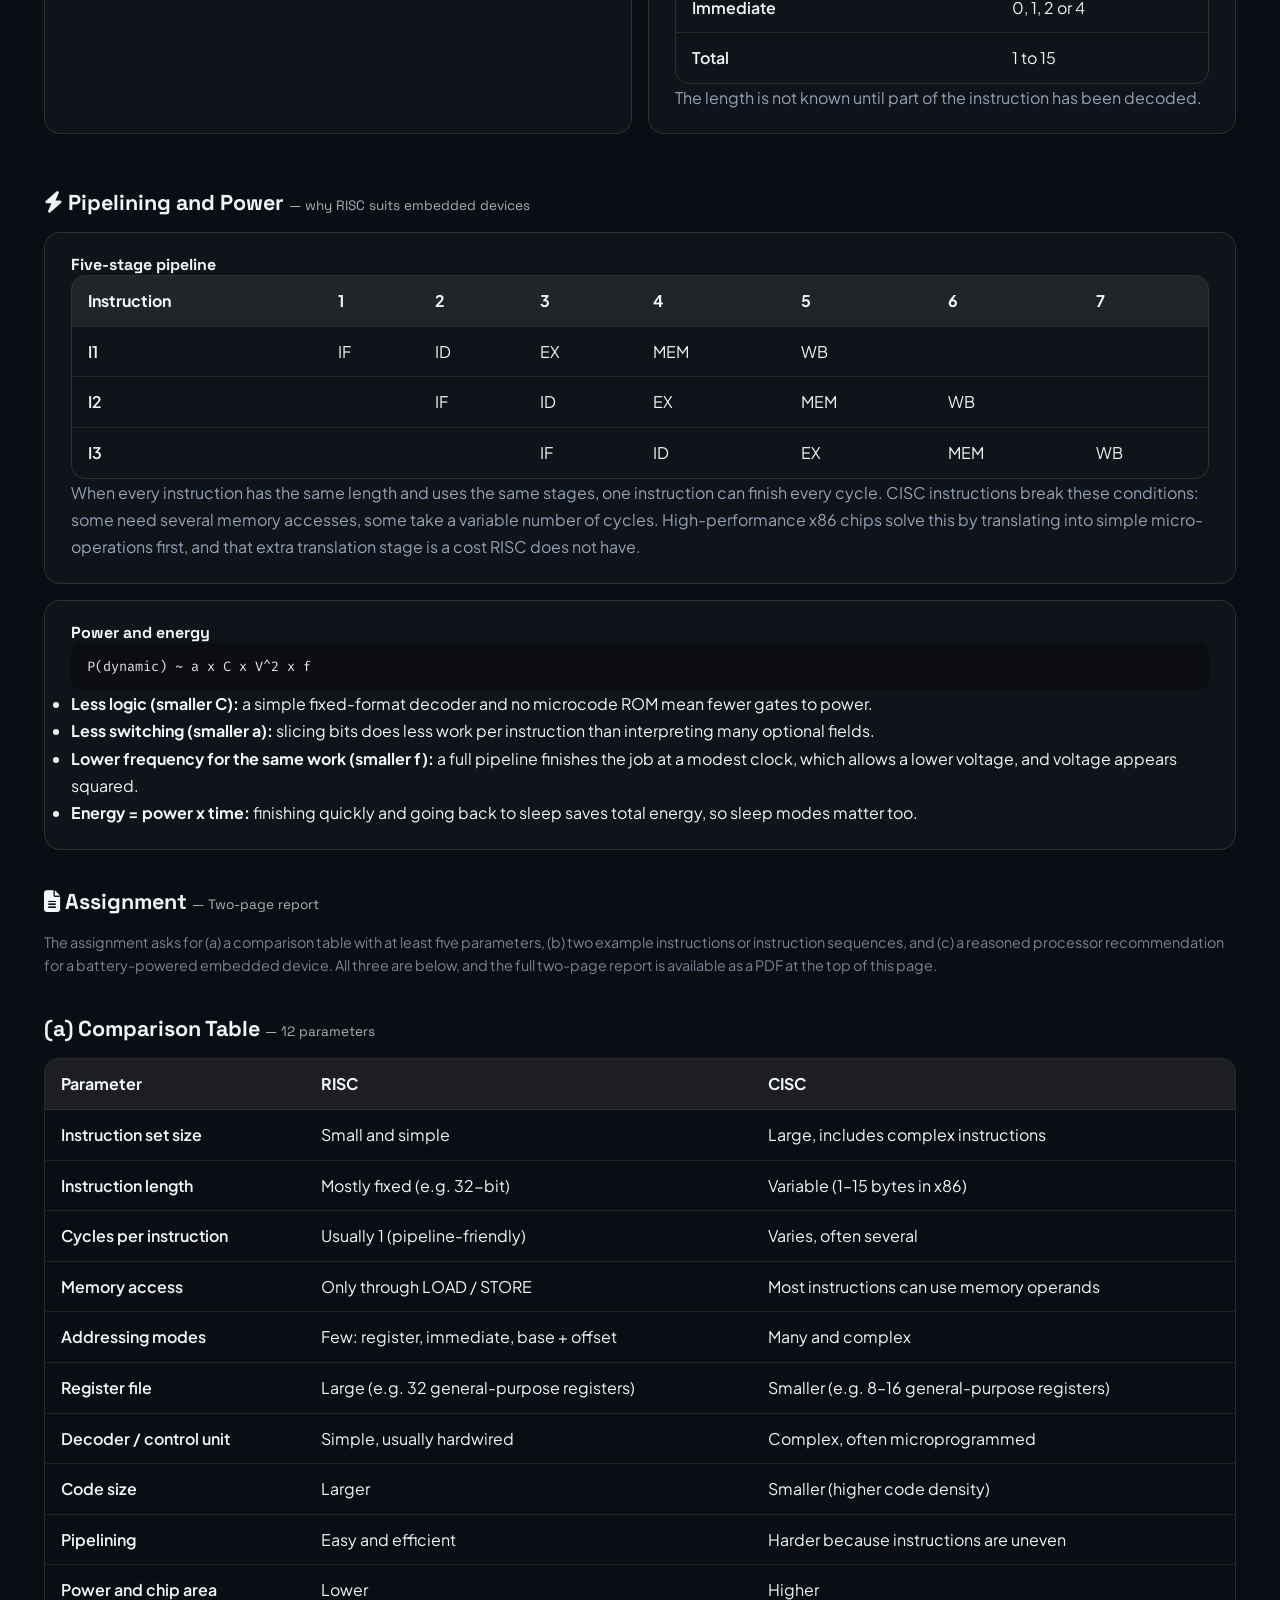
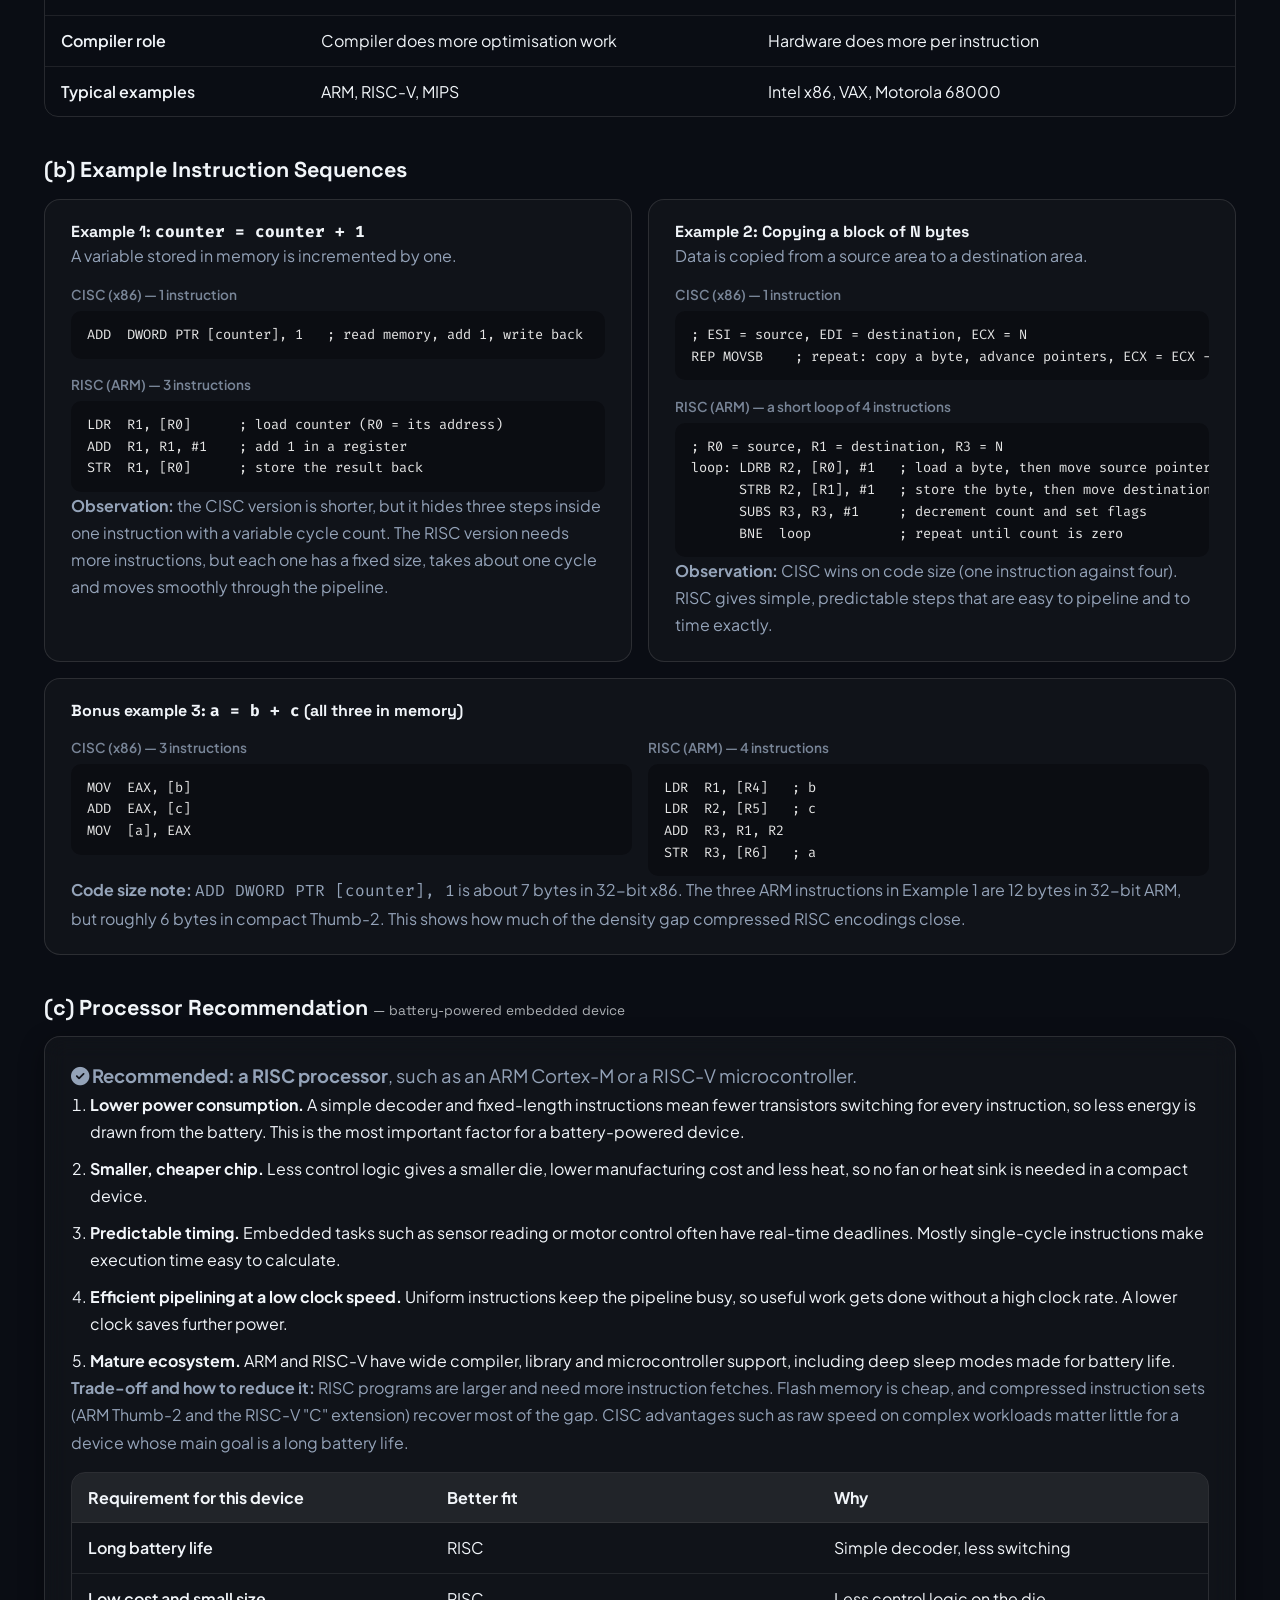
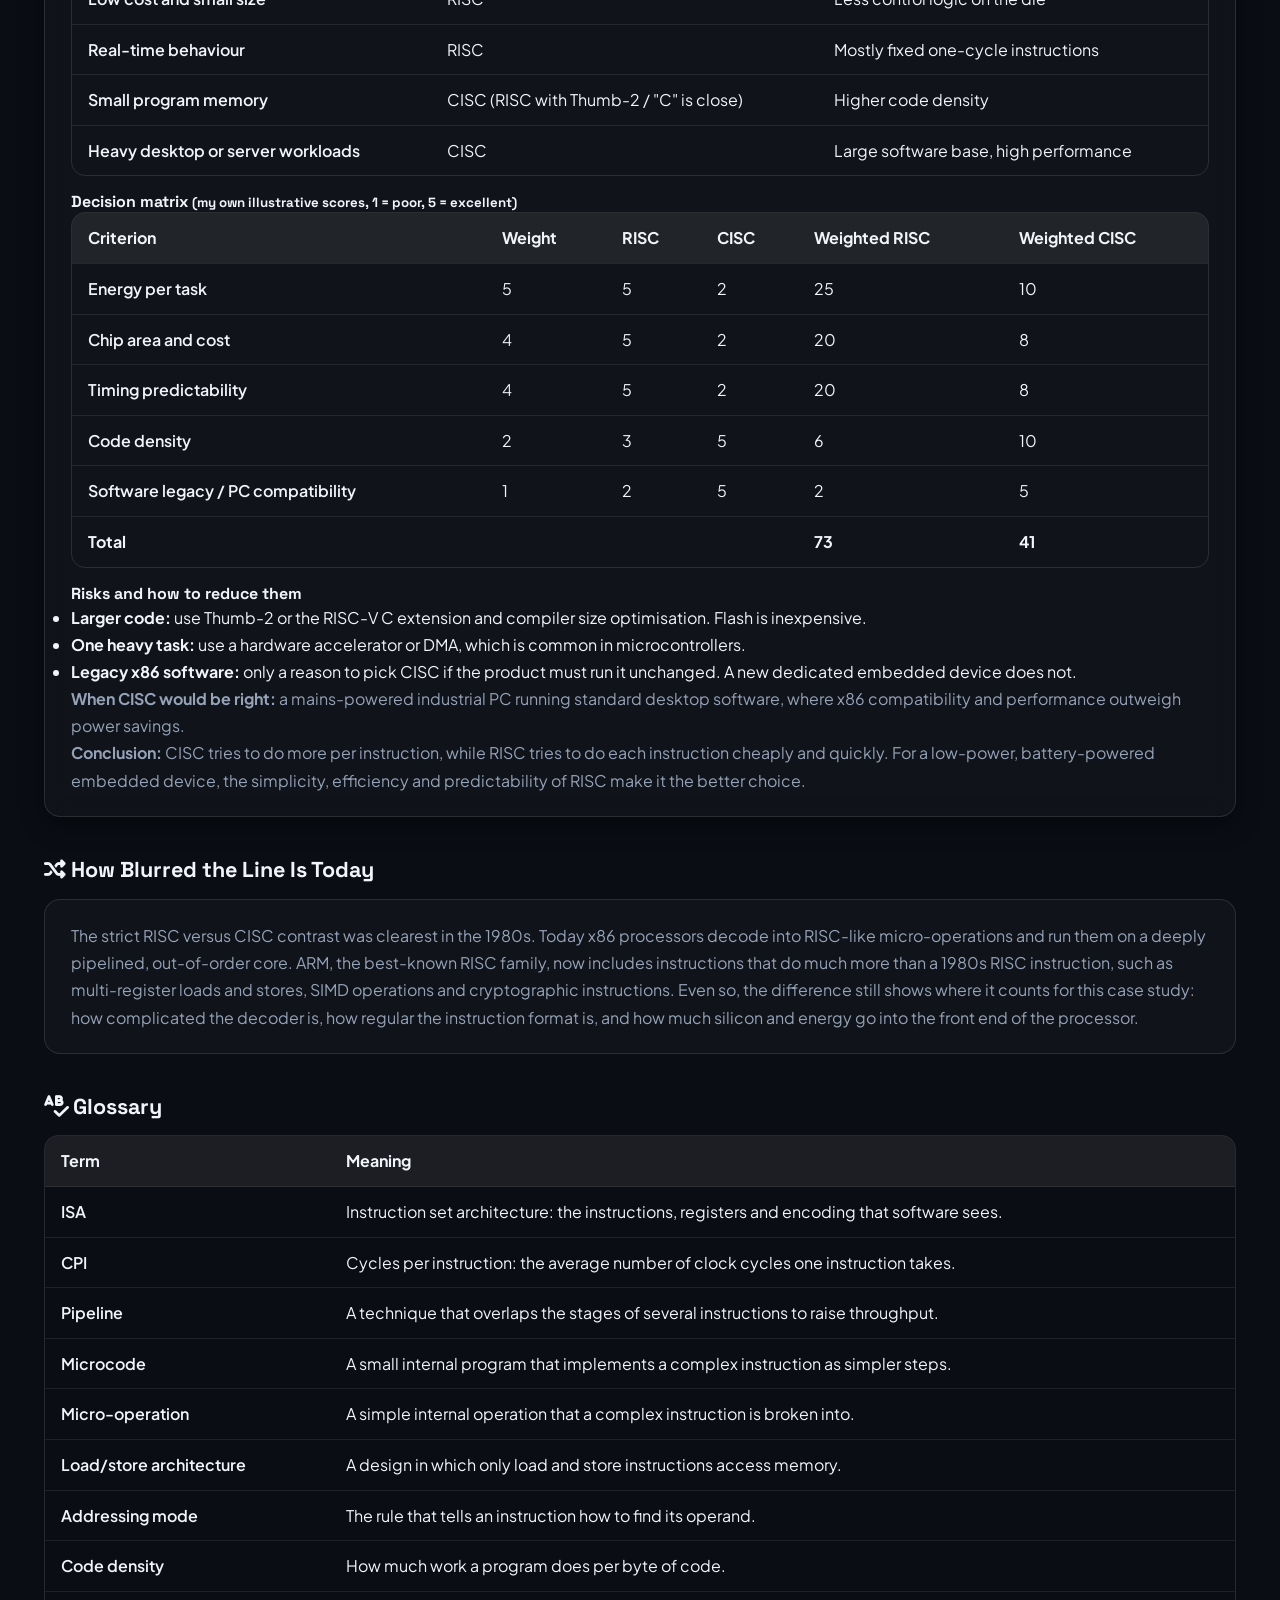
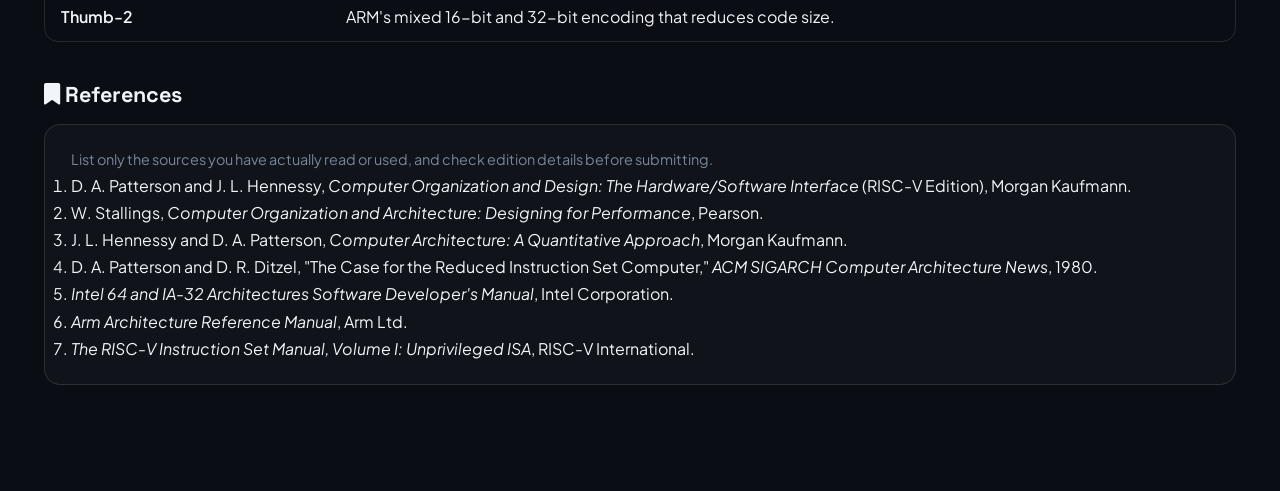
==== commit 2d0a3b0a: "Add files via upload" ====
--- a/case-study.html
+++ b/case-study.html
@@ -37,8 +37,13 @@
   .cs-pill-row { display: flex; flex-wrap: wrap; gap: .6rem; margin-top: .8rem; }
   .cs-actions { display: flex; flex-wrap: wrap; gap: .7rem; margin: 1.2rem 0 0; }
   .cs-note { font-size: .9rem; opacity: .8; }
+  .cs-pdf-tabs { display: flex; flex-wrap: wrap; gap: .6rem; margin-bottom: 1rem; }
+  .cs-tab { padding: .55rem 1rem; border-radius: 999px; border: 1px solid rgba(127,127,127,.35); background: rgba(127,127,127,.08); color: inherit; font: inherit; font-weight: 600; cursor: pointer; }
+  .cs-tab.active { background: linear-gradient(135deg,#8b5cf6,#06b6d4); color: #fff; border-color: transparent; }
+  .cs-pdf-frame { width: 100%; height: 80vh; min-height: 480px; border: 1px solid rgba(127,127,127,.3); border-radius: 12px; background: #fff; }
+  .cs-pdf-meta { display: flex; flex-wrap: wrap; gap: .7rem; align-items: center; margin: 1rem 0 .6rem; }
   @media print {
-    .navbar, .bg-effects, .cs-actions, .cs-chev { display: none !important; }
+    .navbar, .bg-effects, .cs-actions, .cs-chev, #pdf-reports { display: none !important; }
     .cs-a { max-height: none !important; padding: 0 1.2rem 1rem !important; }
     body { background: #fff !important; color: #000 !important; }
   }
@@ -76,10 +81,27 @@
       <h2 class="section-title">RISC vs. CISC &bull; <span class="gradient-text">Choosing a Processor</span></h2>
       <p class="section-subtitle">Computer Organization and Architecture (25CST-238) &bull; Shriya, Roll No. 25BAI10016 &bull; B.Tech CSE (AI), Chandigarh University</p>
       <div class="cs-actions" style="justify-content:center;">
-        <a href="assets/case-study-report.pdf" target="_blank" class="btn btn-primary btn-sm"><i class="fa-solid fa-file-pdf"></i> Download 2-Page Report (PDF)</a>
+        <a href="#pdf-reports" class="btn btn-primary btn-sm"><i class="fa-solid fa-file-pdf"></i> View / Download PDF Reports</a>
         <button class="btn btn-outline btn-sm" type="button" onclick="csToggleAll()"><i class="fa-solid fa-arrows-up-down"></i> <span id="csToggleText">Collapse All</span></button>
         <button class="btn btn-outline btn-sm" type="button" onclick="window.print()"><i class="fa-solid fa-print"></i> Print</button>
       </div>
+    </div>
+
+
+    <!-- PDF REPORTS: VIEW + DOWNLOAD -->
+    <div id="pdf-reports" class="cs-card card-gradient-border">
+      <h3><i class="fa-solid fa-file-pdf"></i> Reports (PDF)</h3>
+      <p class="cs-note">Choose a report, then read it here or open and download it.</p>
+      <div class="cs-pdf-tabs">
+        <button type="button" class="cs-tab active" data-pdf="assets/case-study-extended-report.pdf" data-name="case-study-extended-report.pdf" onclick="csPdf(this)"><i class="fa-solid fa-book"></i> Extended Report (11 pages)</button>
+        <button type="button" class="cs-tab" data-pdf="assets/case-study-report.pdf" data-name="case-study-report.pdf" onclick="csPdf(this)"><i class="fa-solid fa-file-lines"></i> 2-Page Report</button>
+      </div>
+      <div class="cs-pdf-meta">
+        <a id="csPdfView" href="assets/case-study-extended-report.pdf" target="_blank" rel="noopener" class="btn btn-primary btn-sm"><i class="fa-solid fa-up-right-from-square"></i> View in New Tab</a>
+        <a id="csPdfDownload" href="assets/case-study-extended-report.pdf" download="case-study-extended-report.pdf" class="btn btn-outline btn-sm"><i class="fa-solid fa-download"></i> Download PDF</a>
+      </div>
+      <iframe id="csPdfFrame" class="cs-pdf-frame" src="assets/case-study-extended-report.pdf#view=FitH" title="Case Study PDF report"></iframe>
+      <p class="cs-note" style="margin-top:.6rem;">If the PDF does not show on your phone, use <strong>View in New Tab</strong> or <strong>Download PDF</strong>.</p>
     </div>
 
     <!-- SCENARIO -->
@@ -184,6 +206,100 @@
 
     </div>
 
+
+    <!-- BACKGROUND + DEEP DIVE -->
+    <h3 class="cs-heading"><i class="fa-solid fa-book-open"></i> Background <small>&mdash; before the answers</small></h3>
+    <div class="cs-two-col">
+      <div class="cs-card">
+        <h4>What an instruction set does</h4>
+        <p>The instruction set architecture (ISA) is the point where software ends and hardware begins. It defines the instructions available, the registers, the ways of naming a memory location (addressing modes) and the binary format of each instruction. Two chips that implement the same ISA can run the same programs, even if their insides are very different.</p>
+      </div>
+      <div class="cs-card">
+        <h4>How performance is measured</h4>
+        <pre class="cs-code">CPU time = Instruction count x CPI x Cycle time</pre>
+        <p>CISC tries to lower the <em>instruction count</em>. RISC tries to lower <em>CPI</em> and the <em>cycle time</em>. For an embedded device, <strong>energy per task</strong> matters just as much.</p>
+      </div>
+      <div class="cs-card">
+        <h4>RISC: design principles</h4>
+        <ul>
+          <li>Load/store architecture: only LOAD and STORE touch memory.</li>
+          <li>Fixed-length instructions, usually 32 bits.</li>
+          <li>Few addressing modes.</li>
+          <li>Large register file (16 to 32 registers).</li>
+          <li>Hardwired control unit.</li>
+          <li>Designed to keep a pipeline full.</li>
+        </ul>
+      </div>
+      <div class="cs-card">
+        <h4>CISC: main characteristics</h4>
+        <ul>
+          <li>Large number of instructions, some very specialised.</li>
+          <li>Variable-length encoding (x86: 1 to 15 bytes).</li>
+          <li>Many addressing modes, memory operands almost everywhere.</li>
+          <li>Microprogrammed control for complex instructions.</li>
+          <li>High code density.</li>
+        </ul>
+      </div>
+    </div>
+
+    <div class="cs-two-col" style="margin-top:1rem;">
+      <div class="cs-card">
+        <h4>A regular RISC format: RISC-V R-type (32 bits)</h4>
+        <div class="cs-table-wrap">
+          <table class="cs-table" style="min-width:0;">
+            <thead><tr><th>funct7</th><th>rs2</th><th>rs1</th><th>funct3</th><th>rd</th><th>opcode</th></tr></thead>
+            <tbody><tr><td>7 bits</td><td>5</td><td>5</td><td>3</td><td>5</td><td>7</td></tr></tbody>
+          </table>
+        </div>
+        <p>Every field is in the same place in every instruction of this type, so the decoder just slices the word.</p>
+      </div>
+      <div class="cs-card">
+        <h4>An irregular CISC format: x86 optional fields</h4>
+        <div class="cs-table-wrap">
+          <table class="cs-table" style="min-width:0;">
+            <thead><tr><th>Part</th><th>Bytes</th></tr></thead>
+            <tbody>
+              <tr><td>Prefixes</td><td>0 to 4</td></tr>
+              <tr><td>Opcode</td><td>1 to 3</td></tr>
+              <tr><td>ModR/M and SIB</td><td>0 to 2</td></tr>
+              <tr><td>Displacement</td><td>0, 1, 2 or 4</td></tr>
+              <tr><td>Immediate</td><td>0, 1, 2 or 4</td></tr>
+              <tr><td>Total</td><td>1 to 15</td></tr>
+            </tbody>
+          </table>
+        </div>
+        <p>The length is not known until part of the instruction has been decoded.</p>
+      </div>
+    </div>
+
+
+    <!-- PIPELINE + POWER -->
+    <h3 class="cs-heading"><i class="fa-solid fa-bolt"></i> Pipelining and Power <small>&mdash; why RISC suits embedded devices</small></h3>
+    <div class="cs-card">
+      <h4>Five-stage pipeline</h4>
+      <div class="cs-table-wrap">
+        <table class="cs-table" style="min-width:520px;">
+          <thead><tr><th>Instruction</th><th>1</th><th>2</th><th>3</th><th>4</th><th>5</th><th>6</th><th>7</th></tr></thead>
+          <tbody>
+            <tr><td>I1</td><td>IF</td><td>ID</td><td>EX</td><td>MEM</td><td>WB</td><td></td><td></td></tr>
+            <tr><td>I2</td><td></td><td>IF</td><td>ID</td><td>EX</td><td>MEM</td><td>WB</td><td></td></tr>
+            <tr><td>I3</td><td></td><td></td><td>IF</td><td>ID</td><td>EX</td><td>MEM</td><td>WB</td></tr>
+          </tbody>
+        </table>
+      </div>
+      <p>When every instruction has the same length and uses the same stages, one instruction can finish every cycle. CISC instructions break these conditions: some need several memory accesses, some take a variable number of cycles. High-performance x86 chips solve this by translating into simple micro-operations first, and that extra translation stage is a cost RISC does not have.</p>
+    </div>
+    <div class="cs-card">
+      <h4>Power and energy</h4>
+      <pre class="cs-code">P(dynamic) ~ a x C x V^2 x f</pre>
+      <ul>
+        <li><strong>Less logic (smaller C):</strong> a simple fixed-format decoder and no microcode ROM mean fewer gates to power.</li>
+        <li><strong>Less switching (smaller a):</strong> slicing bits does less work per instruction than interpreting many optional fields.</li>
+        <li><strong>Lower frequency for the same work (smaller f):</strong> a full pipeline finishes the job at a modest clock, which allows a lower voltage, and voltage appears squared.</li>
+        <li><strong>Energy = power x time:</strong> finishing quickly and going back to sleep saves total energy, so sleep modes matter too.</li>
+      </ul>
+    </div>
+
     <!-- ASSIGNMENT -->
     <h3 class="cs-heading"><i class="fa-solid fa-file-lines"></i> Assignment <small>&mdash; Two-page report</small></h3>
     <p class="cs-note">The assignment asks for (a) a comparison table with at least five parameters, (b) two example instructions or instruction sequences, and (c) a reasoned processor recommendation for a battery-powered embedded device. All three are below, and the full two-page report is available as a PDF at the top of this page.</p>
@@ -240,6 +356,22 @@
       </div>
     </div>
 
+    <div class="cs-card">
+      <h4>Bonus example 3: <code>a = b + c</code> (all three in memory)</h4>
+      <div class="cs-two-col">
+        <div><p class="cs-label">CISC (x86) &mdash; 3 instructions</p>
+        <pre class="cs-code">MOV  EAX, [b]
+ADD  EAX, [c]
+MOV  [a], EAX</pre></div>
+        <div><p class="cs-label">RISC (ARM) &mdash; 4 instructions</p>
+        <pre class="cs-code">LDR  R1, [R4]   ; b
+LDR  R2, [R5]   ; c
+ADD  R3, R1, R2
+STR  R3, [R6]   ; a</pre></div>
+      </div>
+      <p><strong>Code size note:</strong> <code>ADD DWORD PTR [counter], 1</code> is about 7 bytes in 32-bit x86. The three ARM instructions in Example 1 are 12 bytes in 32-bit ARM, but roughly 6 bytes in compact Thumb-2. This shows how much of the density gap compressed RISC encodings close.</p>
+    </div>
+
     <!-- (c) -->
     <h3 class="cs-heading">(c) Processor Recommendation <small>&mdash; battery-powered embedded device</small></h3>
     <div class="cs-card card-gradient-border">
@@ -266,7 +398,66 @@
         </table>
       </div>
 
+      <h4>Decision matrix <small>(my own illustrative scores, 1 = poor, 5 = excellent)</small></h4>
+      <div class="cs-table-wrap" style="margin-bottom:1rem;">
+        <table class="cs-table">
+          <thead><tr><th>Criterion</th><th>Weight</th><th>RISC</th><th>CISC</th><th>Weighted RISC</th><th>Weighted CISC</th></tr></thead>
+          <tbody>
+            <tr><td>Energy per task</td><td>5</td><td>5</td><td>2</td><td>25</td><td>10</td></tr>
+            <tr><td>Chip area and cost</td><td>4</td><td>5</td><td>2</td><td>20</td><td>8</td></tr>
+            <tr><td>Timing predictability</td><td>4</td><td>5</td><td>2</td><td>20</td><td>8</td></tr>
+            <tr><td>Code density</td><td>2</td><td>3</td><td>5</td><td>6</td><td>10</td></tr>
+            <tr><td>Software legacy / PC compatibility</td><td>1</td><td>2</td><td>5</td><td>2</td><td>5</td></tr>
+            <tr><td><strong>Total</strong></td><td></td><td></td><td></td><td><strong>73</strong></td><td><strong>41</strong></td></tr>
+          </tbody>
+        </table>
+      </div>
+      <h4>Risks and how to reduce them</h4>
+      <ul>
+        <li><strong>Larger code:</strong> use Thumb-2 or the RISC-V C extension and compiler size optimisation. Flash is inexpensive.</li>
+        <li><strong>One heavy task:</strong> use a hardware accelerator or DMA, which is common in microcontrollers.</li>
+        <li><strong>Legacy x86 software:</strong> only a reason to pick CISC if the product must run it unchanged. A new dedicated embedded device does not.</li>
+      </ul>
+      <p><strong>When CISC would be right:</strong> a mains-powered industrial PC running standard desktop software, where x86 compatibility and performance outweigh power savings.</p>
       <p><strong>Conclusion:</strong> CISC tries to do more per instruction, while RISC tries to do each instruction cheaply and quickly. For a low-power, battery-powered embedded device, the simplicity, efficiency and predictability of RISC make it the better choice.</p>
+    </div>
+
+    <!-- BLURRED LINE + GLOSSARY + REFERENCES -->
+    <h3 class="cs-heading"><i class="fa-solid fa-shuffle"></i> How Blurred the Line Is Today</h3>
+    <div class="cs-card">
+      <p>The strict RISC versus CISC contrast was clearest in the 1980s. Today x86 processors decode into RISC-like micro-operations and run them on a deeply pipelined, out-of-order core. ARM, the best-known RISC family, now includes instructions that do much more than a 1980s RISC instruction, such as multi-register loads and stores, SIMD operations and cryptographic instructions. Even so, the difference still shows where it counts for this case study: how complicated the decoder is, how regular the instruction format is, and how much silicon and energy go into the front end of the processor.</p>
+    </div>
+
+    <h3 class="cs-heading"><i class="fa-solid fa-spell-check"></i> Glossary</h3>
+    <div class="cs-table-wrap">
+      <table class="cs-table">
+        <thead><tr><th>Term</th><th>Meaning</th></tr></thead>
+        <tbody>
+          <tr><td>ISA</td><td>Instruction set architecture: the instructions, registers and encoding that software sees.</td></tr>
+          <tr><td>CPI</td><td>Cycles per instruction: the average number of clock cycles one instruction takes.</td></tr>
+          <tr><td>Pipeline</td><td>A technique that overlaps the stages of several instructions to raise throughput.</td></tr>
+          <tr><td>Microcode</td><td>A small internal program that implements a complex instruction as simpler steps.</td></tr>
+          <tr><td>Micro-operation</td><td>A simple internal operation that a complex instruction is broken into.</td></tr>
+          <tr><td>Load/store architecture</td><td>A design in which only load and store instructions access memory.</td></tr>
+          <tr><td>Addressing mode</td><td>The rule that tells an instruction how to find its operand.</td></tr>
+          <tr><td>Code density</td><td>How much work a program does per byte of code.</td></tr>
+          <tr><td>Thumb-2</td><td>ARM's mixed 16-bit and 32-bit encoding that reduces code size.</td></tr>
+        </tbody>
+      </table>
+    </div>
+
+    <h3 class="cs-heading"><i class="fa-solid fa-bookmark"></i> References</h3>
+    <div class="cs-card">
+      <p class="cs-note">List only the sources you have actually read or used, and check edition details before submitting.</p>
+      <ol>
+        <li>D. A. Patterson and J. L. Hennessy, <em>Computer Organization and Design: The Hardware/Software Interface</em> (RISC-V Edition), Morgan Kaufmann.</li>
+        <li>W. Stallings, <em>Computer Organization and Architecture: Designing for Performance</em>, Pearson.</li>
+        <li>J. L. Hennessy and D. A. Patterson, <em>Computer Architecture: A Quantitative Approach</em>, Morgan Kaufmann.</li>
+        <li>D. A. Patterson and D. R. Ditzel, "The Case for the Reduced Instruction Set Computer," <em>ACM SIGARCH Computer Architecture News</em>, 1980.</li>
+        <li><em>Intel 64 and IA-32 Architectures Software Developer's Manual</em>, Intel Corporation.</li>
+        <li><em>Arm Architecture Reference Manual</em>, Arm Ltd.</li>
+        <li><em>The RISC-V Instruction Set Manual, Volume I: Unprivileged ISA</em>, RISC-V International.</li>
+      </ol>
     </div>
 
   </div>
@@ -281,6 +472,15 @@
     items.forEach(function (i) { i.classList.toggle('open', !anyOpen); });
     document.getElementById('csToggleText').textContent = anyOpen ? 'Expand All' : 'Collapse All';
   }
+  function csPdf(btn) {
+    document.querySelectorAll('.cs-tab').forEach(function (t) { t.classList.remove('active'); });
+    btn.classList.add('active');
+    var url = btn.getAttribute('data-pdf'), name = btn.getAttribute('data-name');
+    document.getElementById('csPdfFrame').src = url + '#view=FitH';
+    document.getElementById('csPdfView').href = url;
+    var d = document.getElementById('csPdfDownload');
+    d.href = url; d.setAttribute('download', name);
+  }
 </script>
 </body>
 </html>
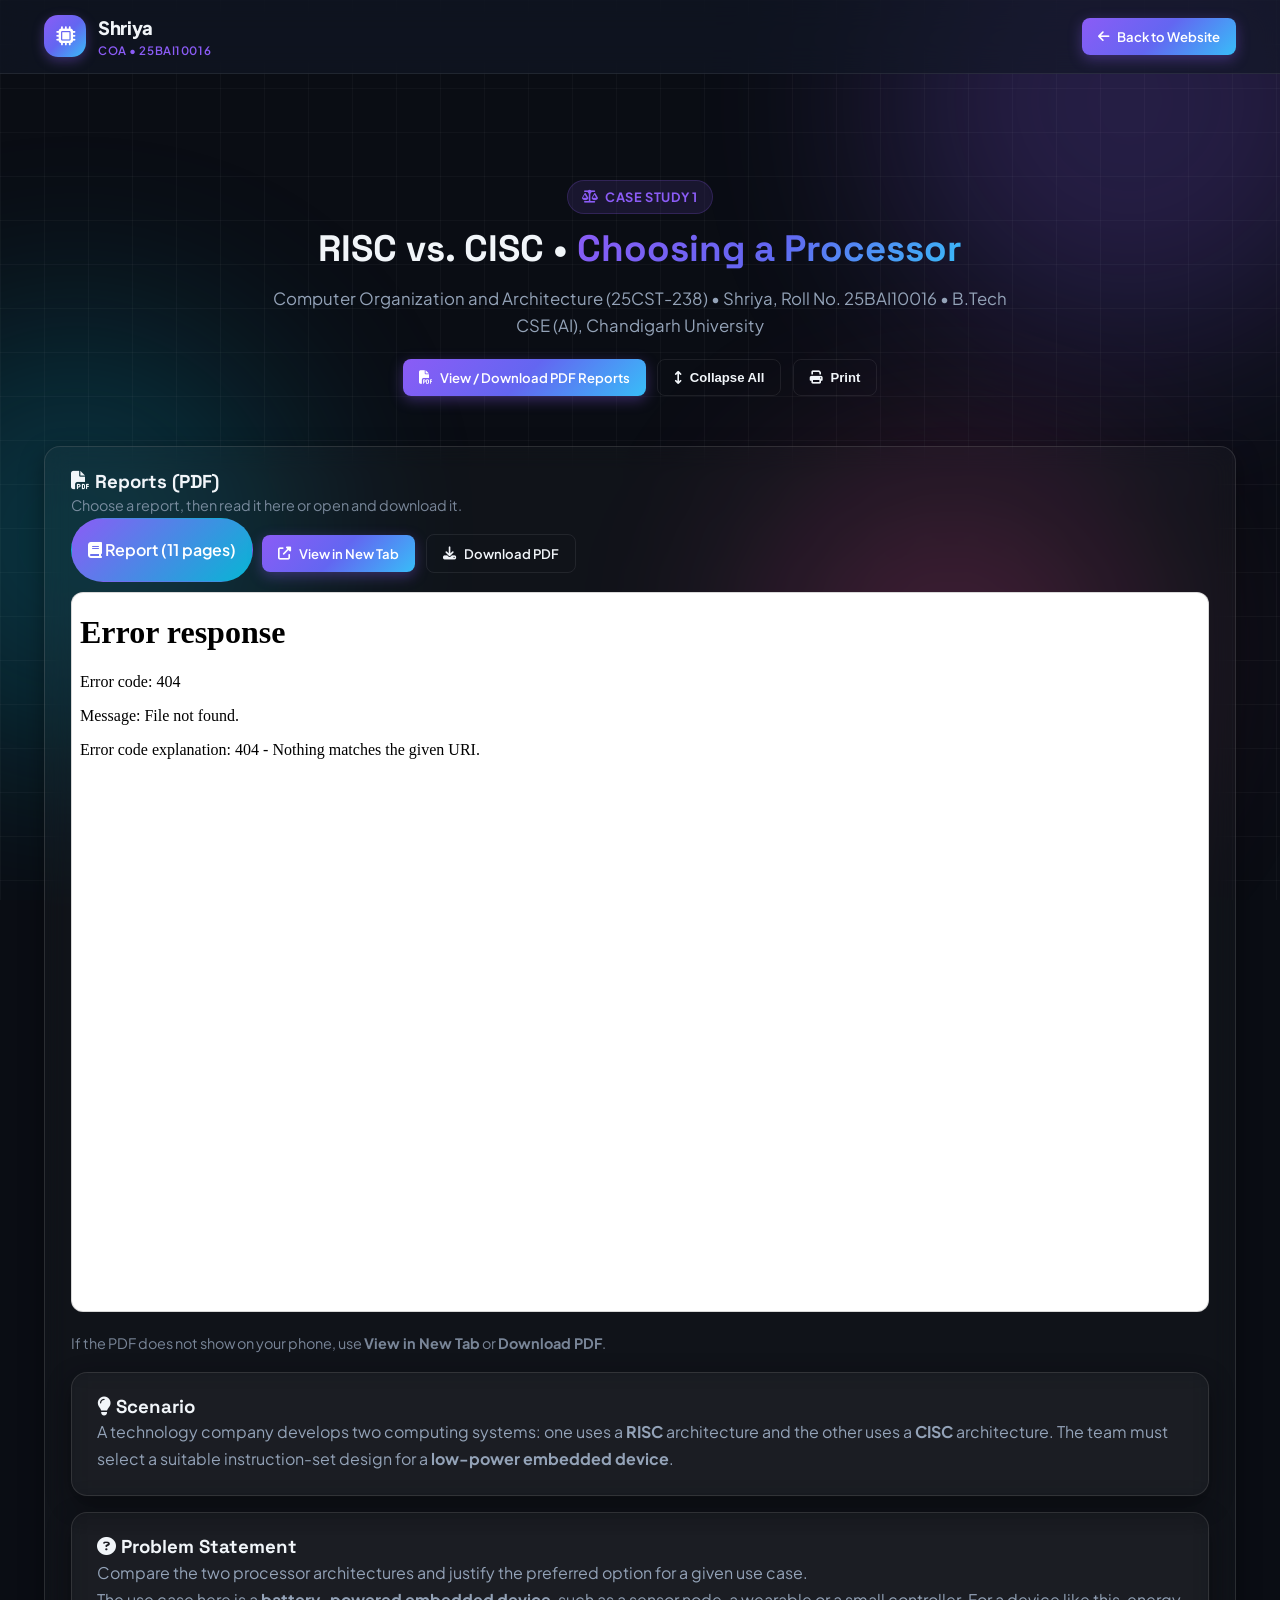
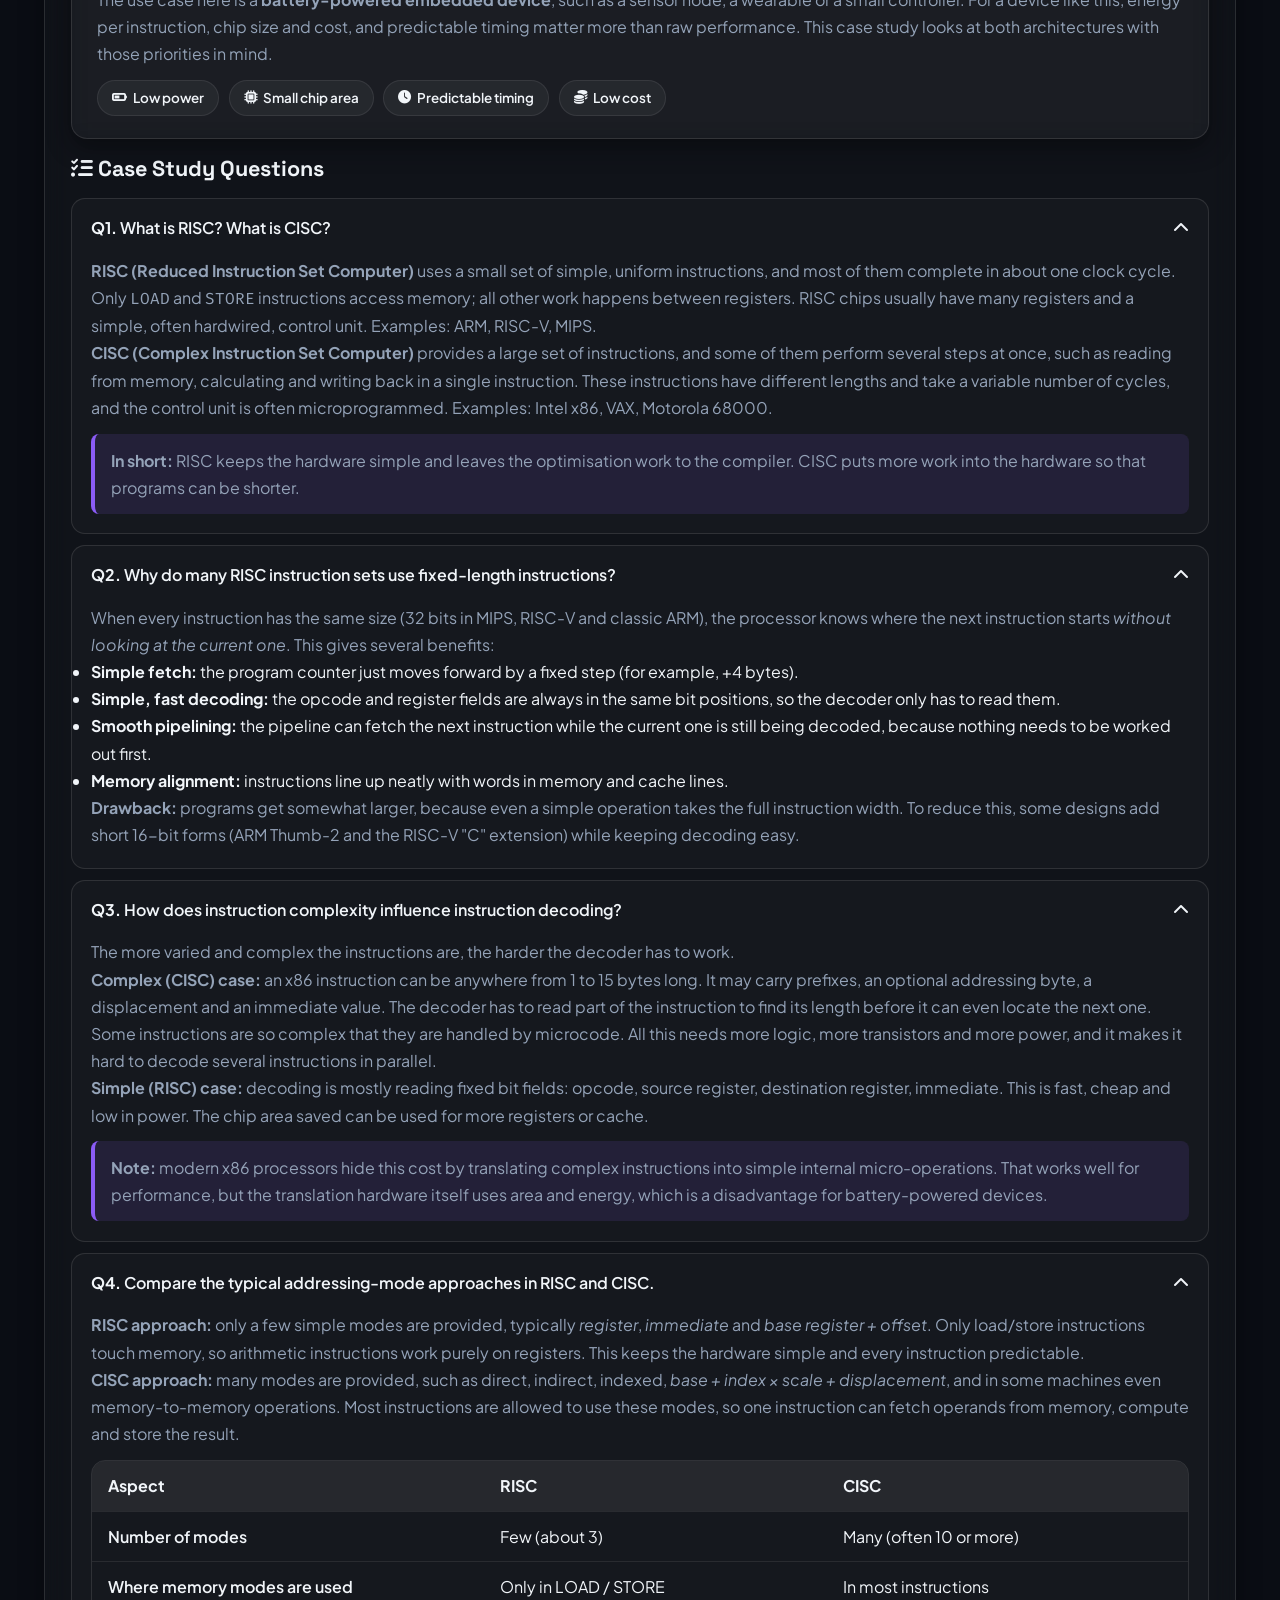
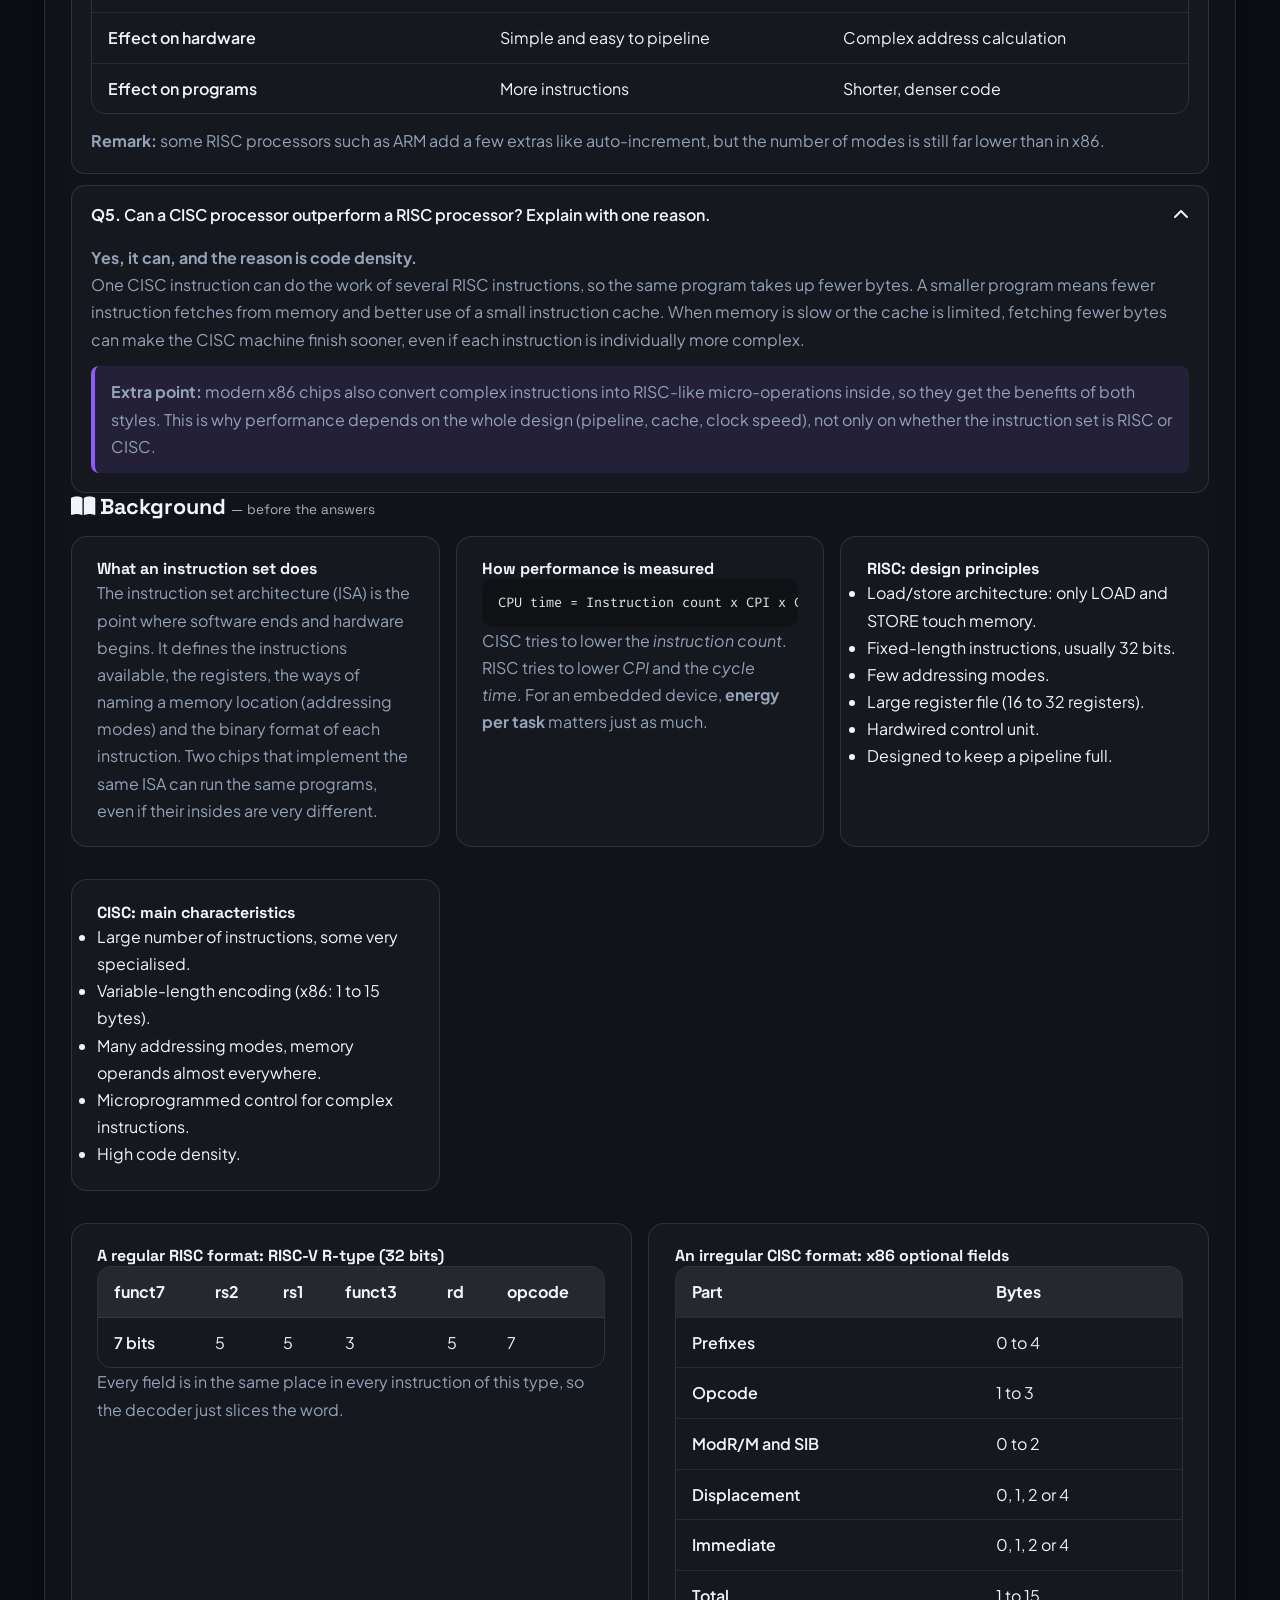
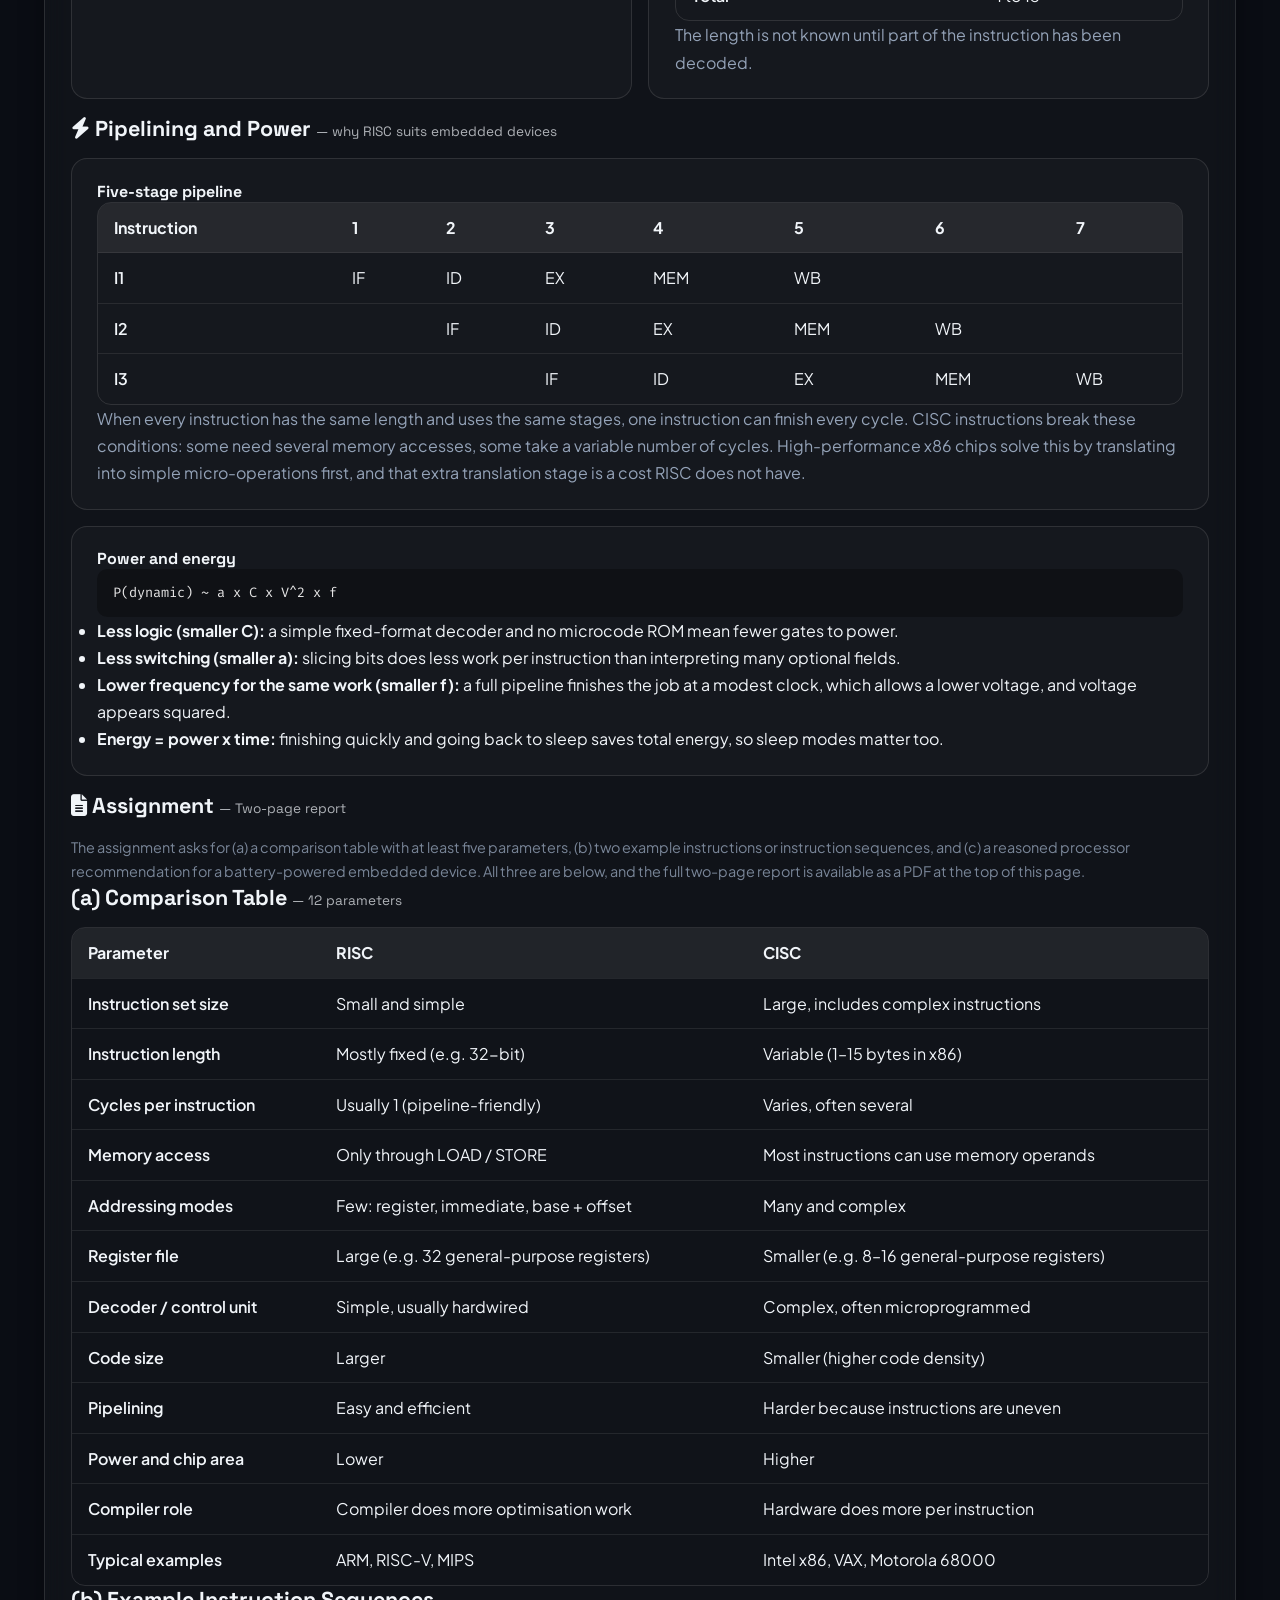
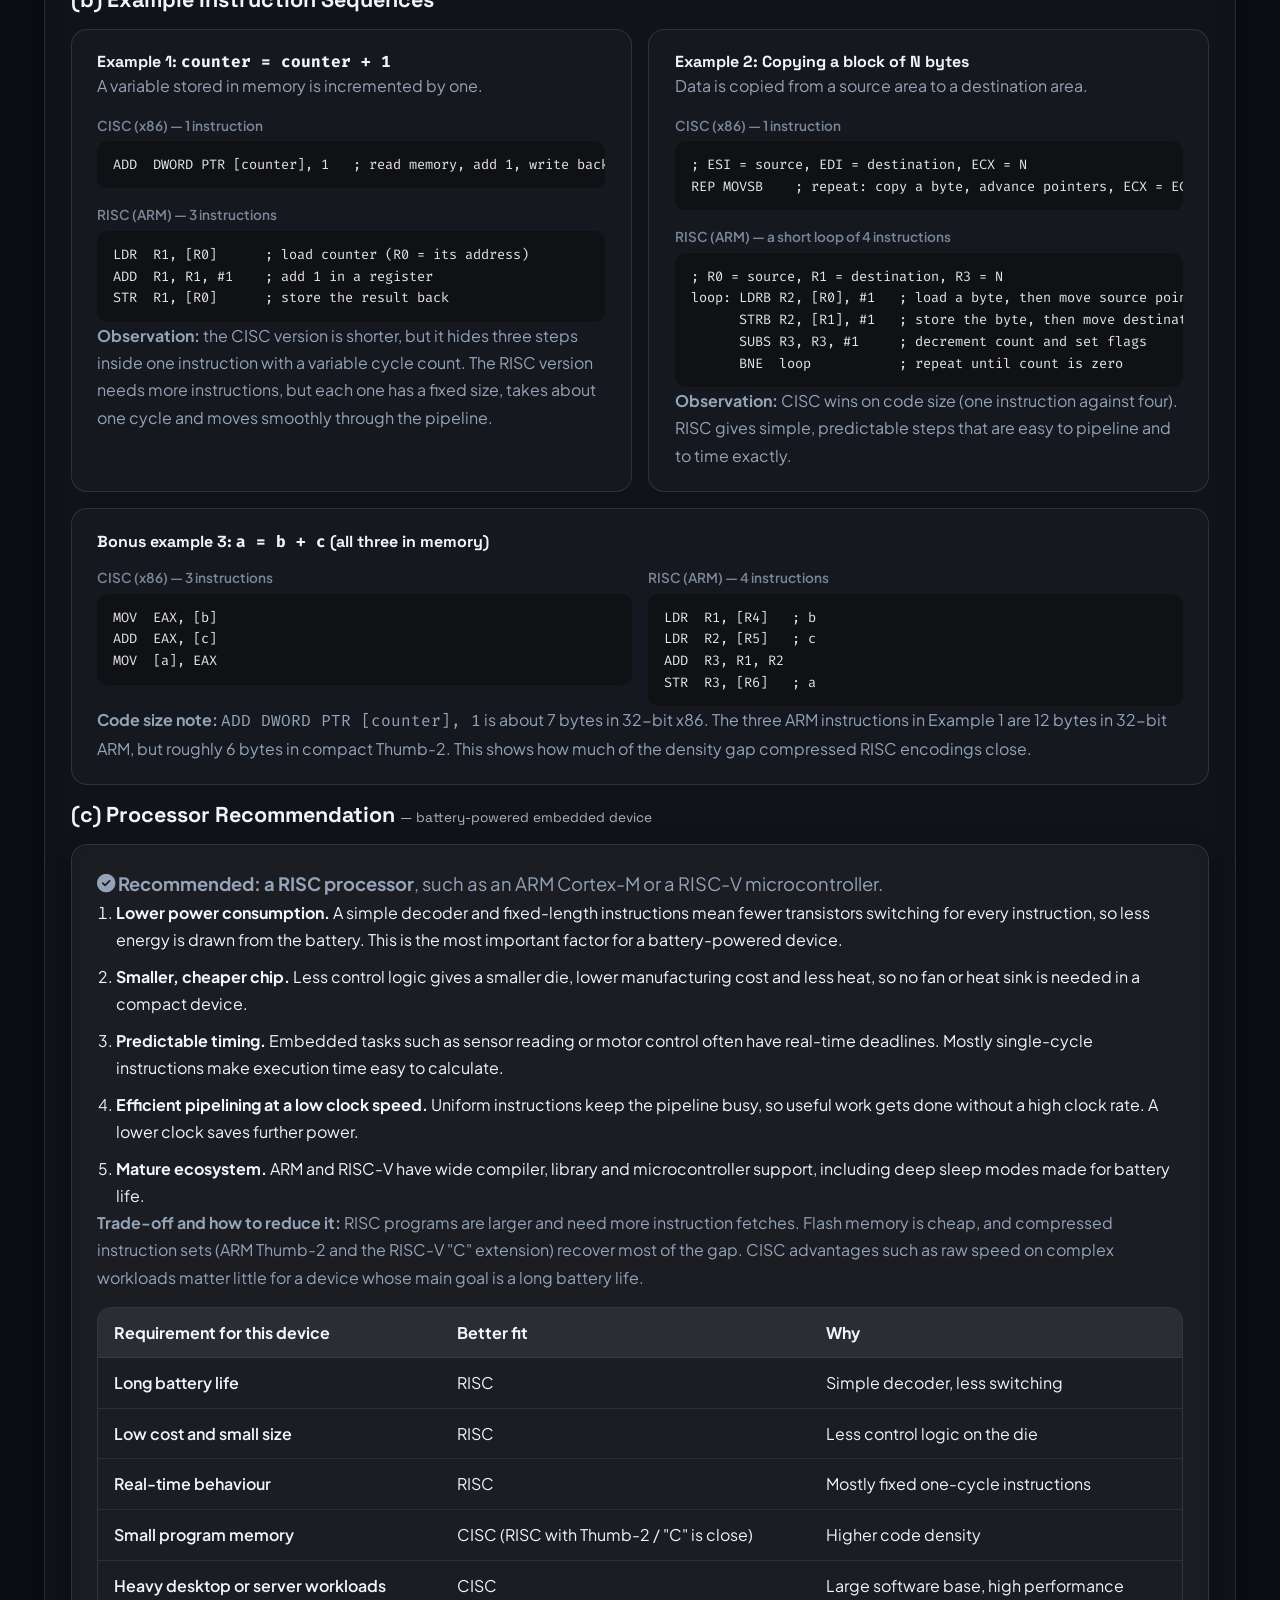
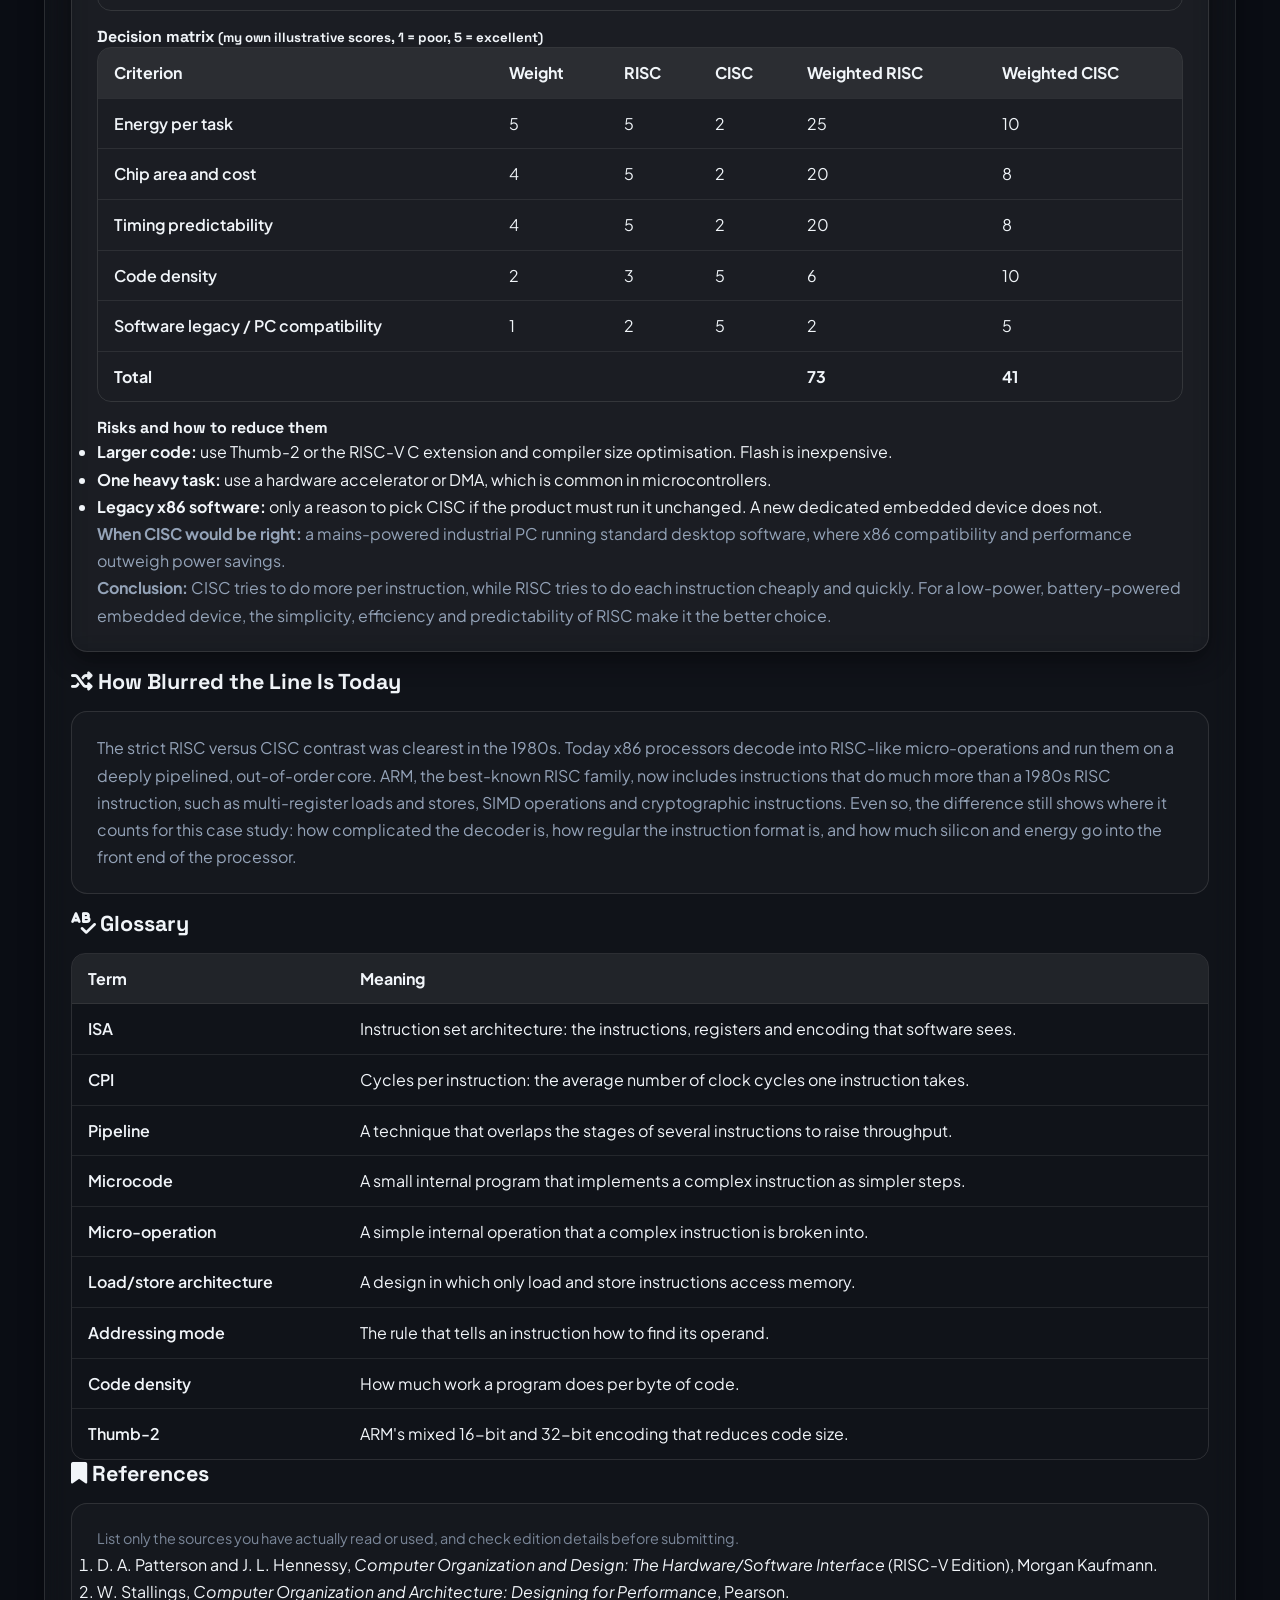
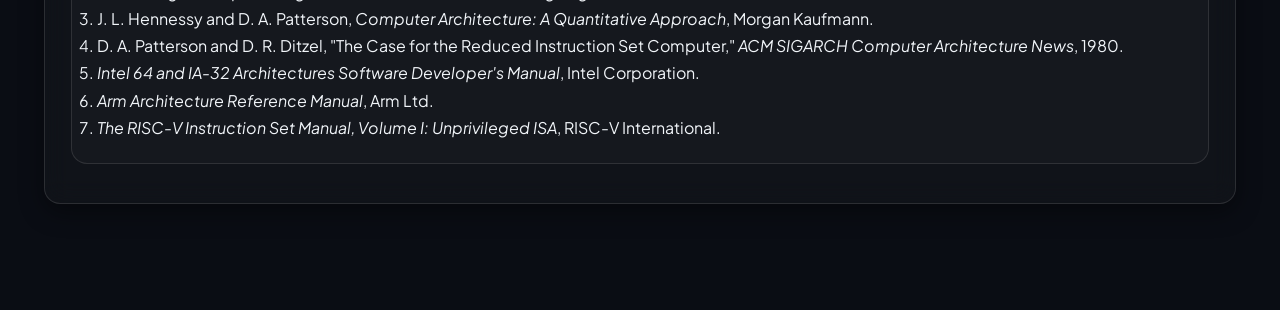
==== commit 86f94e1c: "Update case-study.html" ====
--- a/case-study.html
+++ b/case-study.html
@@ -93,14 +93,13 @@
       <h3><i class="fa-solid fa-file-pdf"></i> Reports (PDF)</h3>
       <p class="cs-note">Choose a report, then read it here or open and download it.</p>
       <div class="cs-pdf-tabs">
-        <button type="button" class="cs-tab active" data-pdf="assets/case-study-extended-report.pdf" data-name="case-study-extended-report.pdf" onclick="csPdf(this)"><i class="fa-solid fa-book"></i> Extended Report (11 pages)</button>
-        <button type="button" class="cs-tab" data-pdf="assets/case-study-report.pdf" data-name="case-study-report.pdf" onclick="csPdf(this)"><i class="fa-solid fa-file-lines"></i> 2-Page Report</button>
-      </div>
+        <button type="button" class="cs-tab active" data-pdf="assets/case-study-report.pdf" data-name="case-study-report.pdf" onclick="csPdf(this)"><i class="fa-solid fa-book"></i> Report (11 pages)</button>
+      
       <div class="cs-pdf-meta">
         <a id="csPdfView" href="assets/case-study-extended-report.pdf" target="_blank" rel="noopener" class="btn btn-primary btn-sm"><i class="fa-solid fa-up-right-from-square"></i> View in New Tab</a>
         <a id="csPdfDownload" href="assets/case-study-extended-report.pdf" download="case-study-extended-report.pdf" class="btn btn-outline btn-sm"><i class="fa-solid fa-download"></i> Download PDF</a>
       </div>
-      <iframe id="csPdfFrame" class="cs-pdf-frame" src="assets/case-study-extended-report.pdf#view=FitH" title="Case Study PDF report"></iframe>
+      <iframe id="csPdfFrame" class="cs-pdf-frame" src="assets/case-study-report.pdf#view=FitH" title="Case Study PDF report"></iframe>
       <p class="cs-note" style="margin-top:.6rem;">If the PDF does not show on your phone, use <strong>View in New Tab</strong> or <strong>Download PDF</strong>.</p>
     </div>
 
